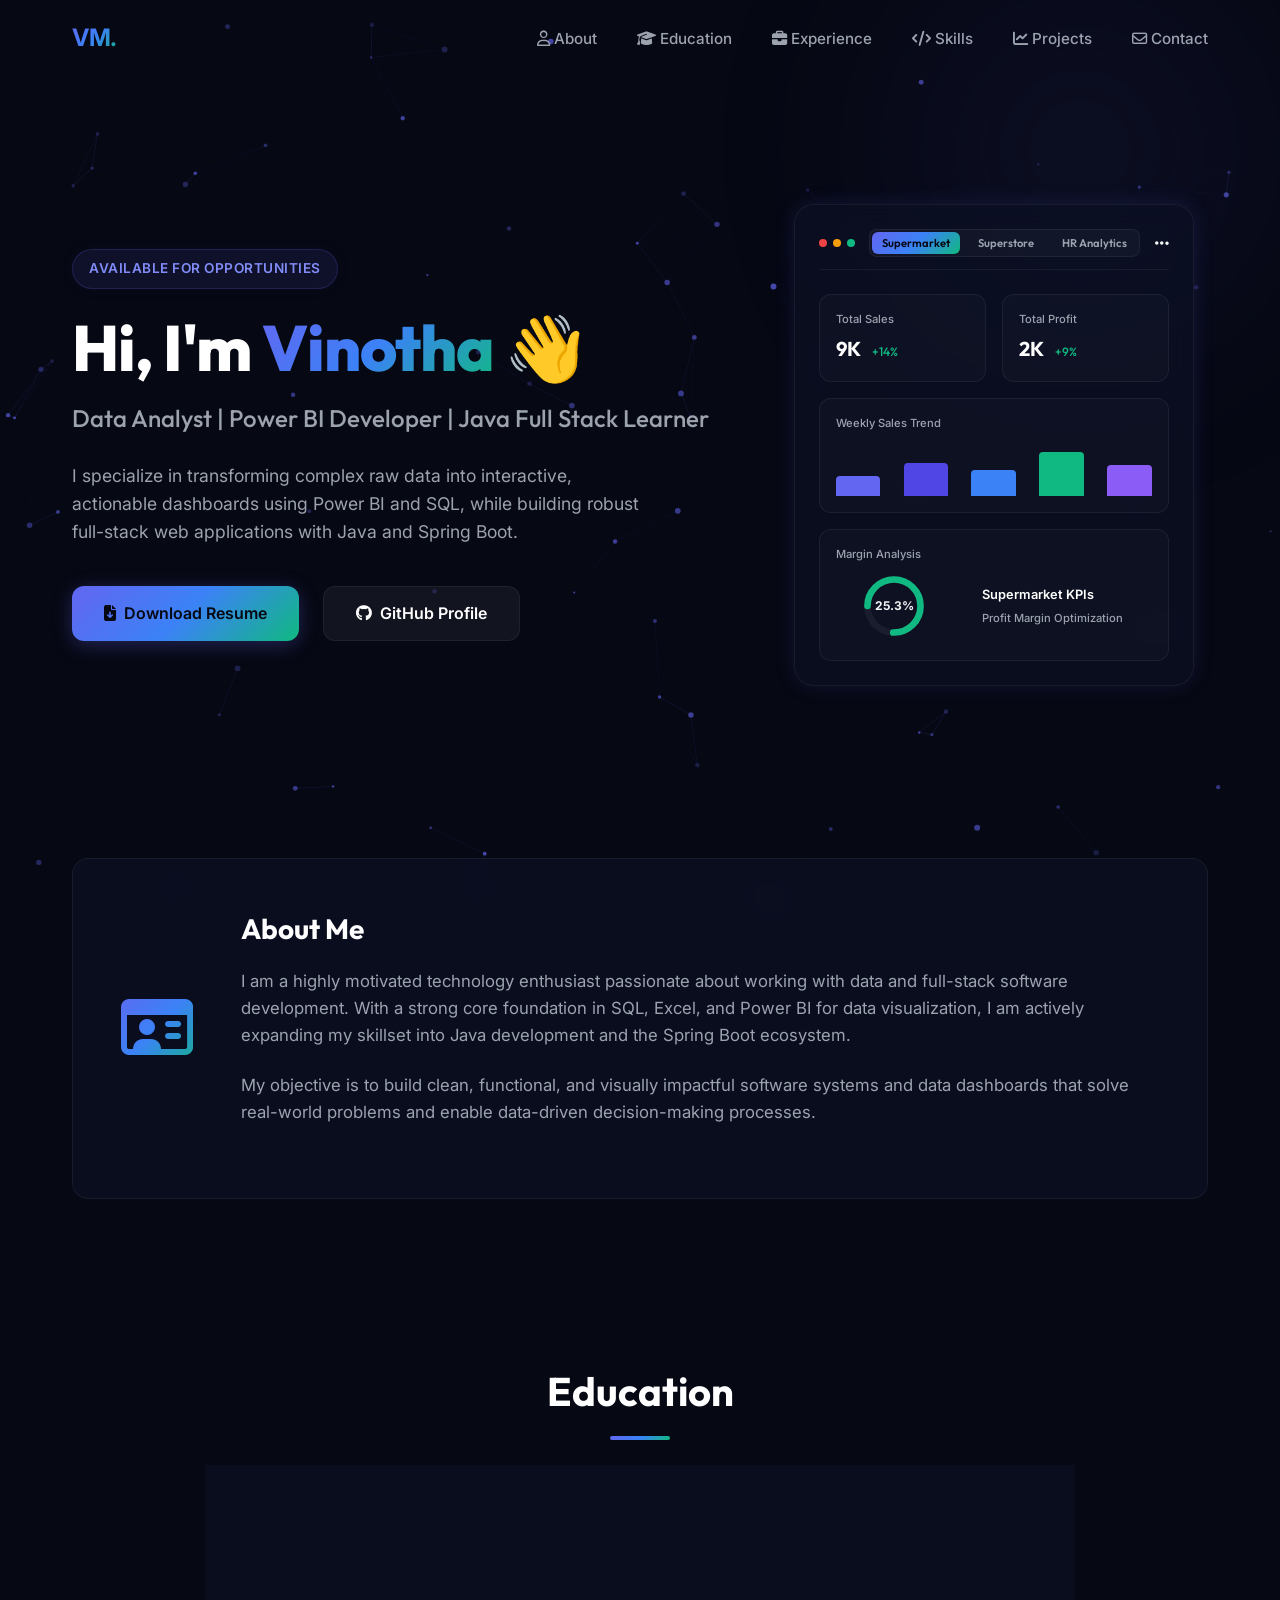
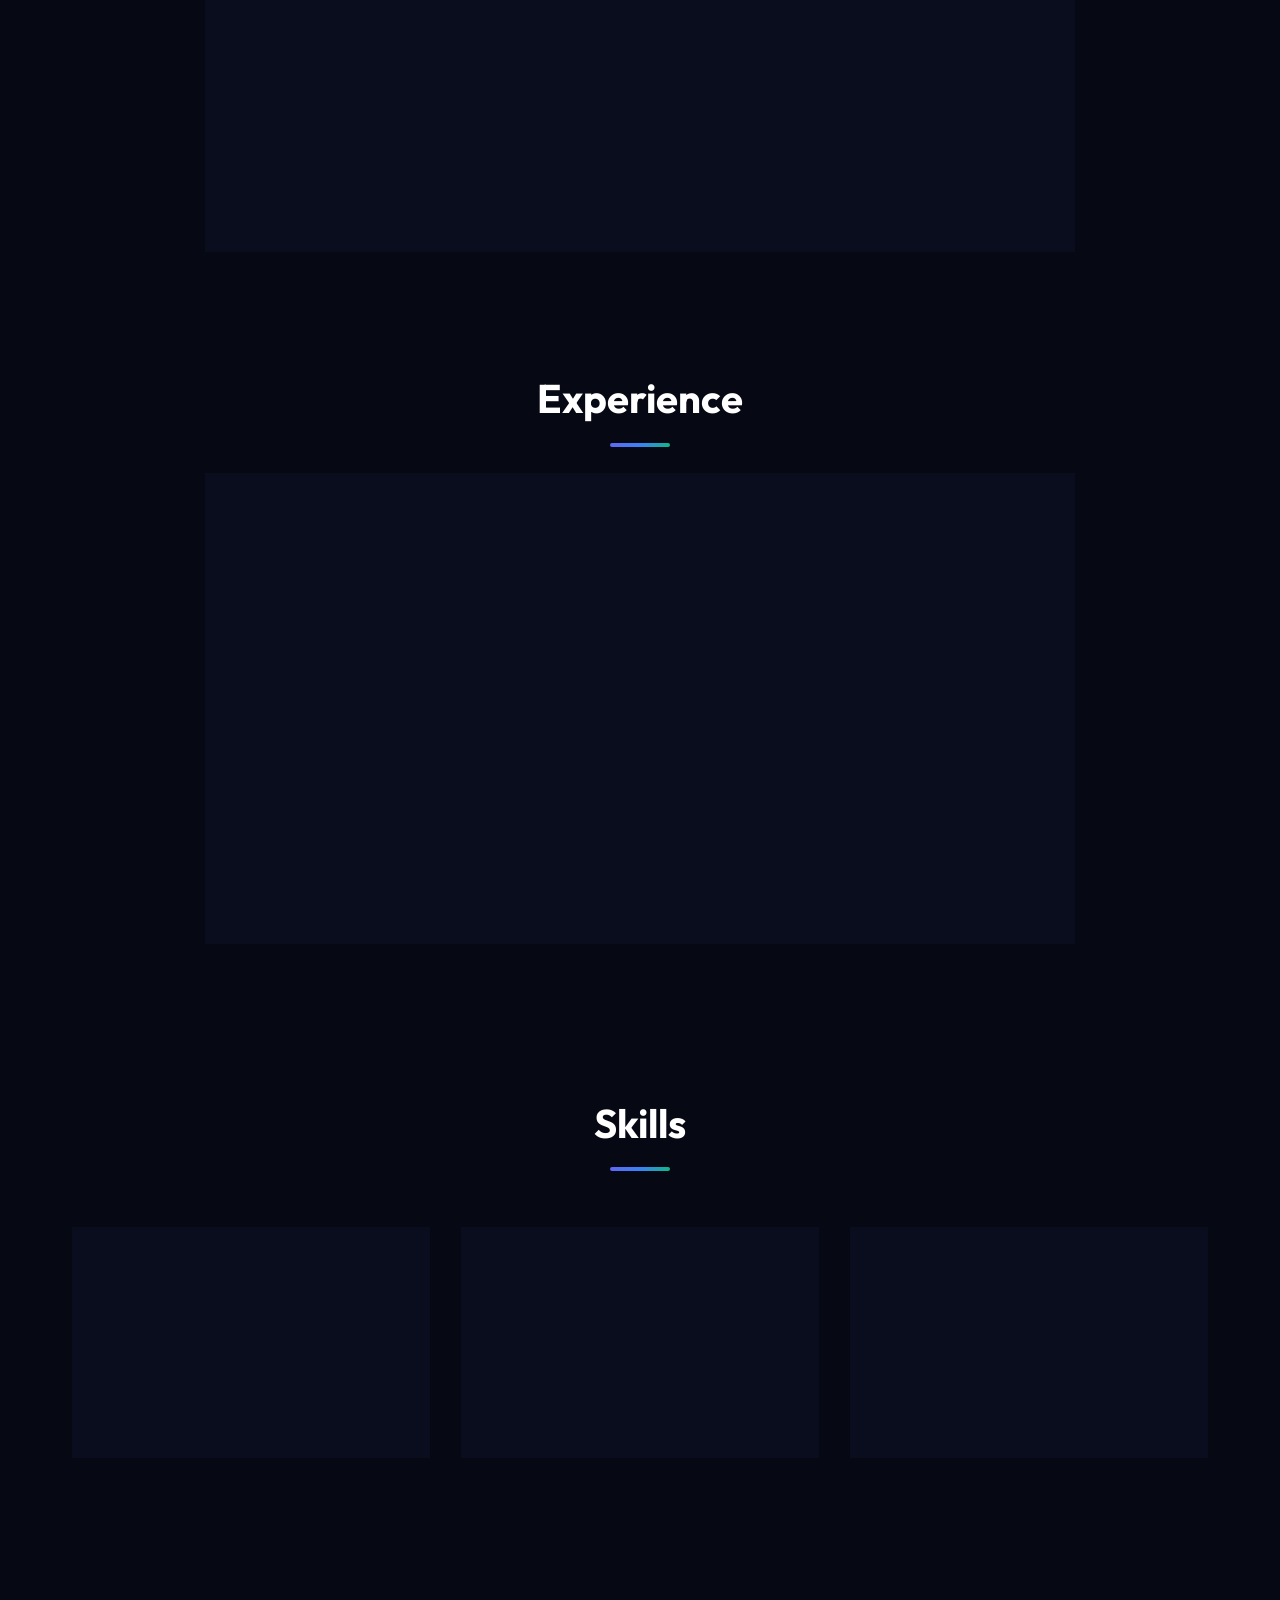
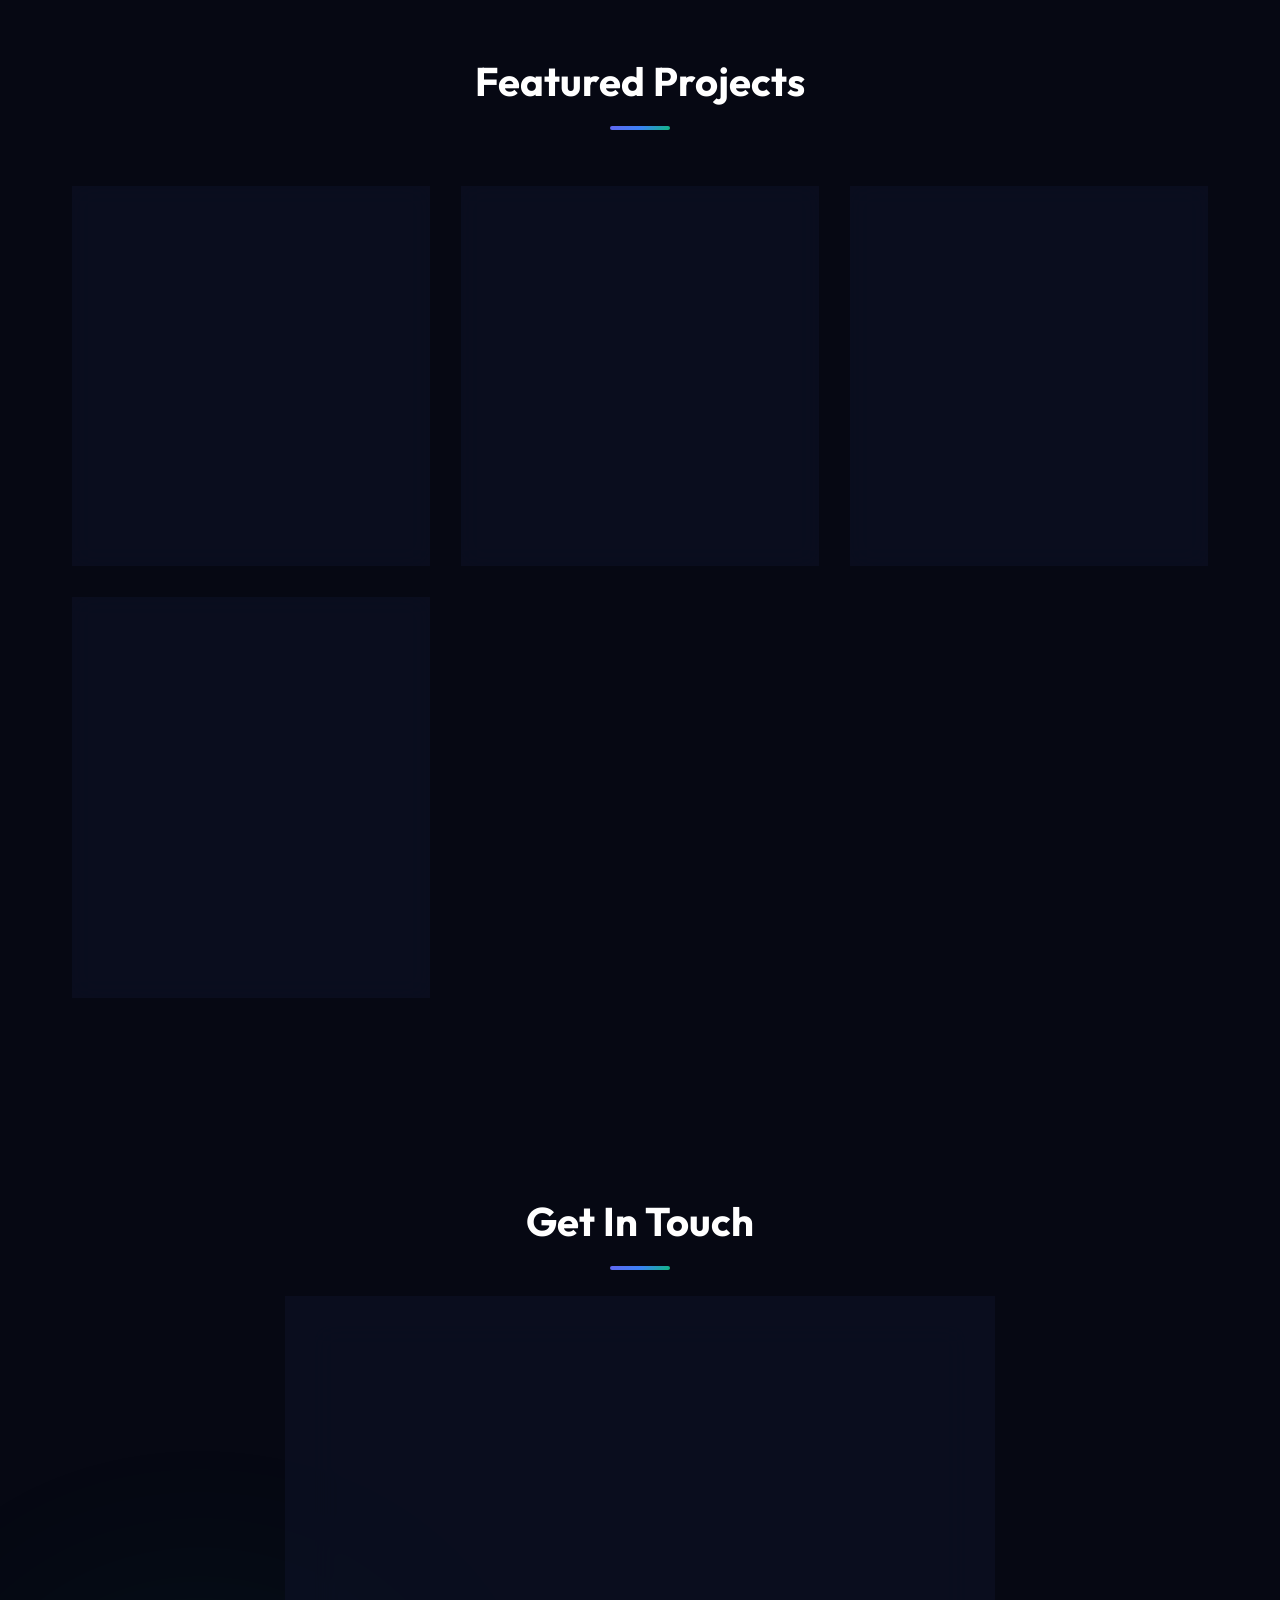
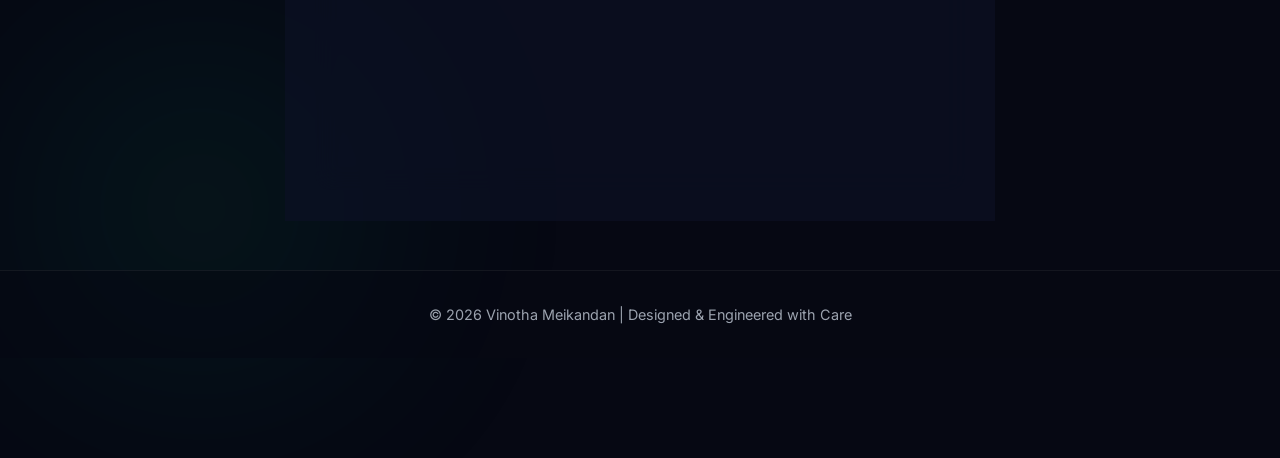
==== index.html @ e9623bf1 "htmldasp12f" ====
<!DOCTYPE html>
    <html lang="en">
    <head>
        <meta charset="UTF-8">
        <meta name="viewport" content="width=device-width, initial-scale=1.0">
        <meta name="description" content="Professional portfolio of Vinotha Meikandan - Data Analyst, Power BI Developer, and Java Full Stack Learner. Explore interactive analytics dashboards and web application projects.">
        <title>Vinotha Meikandan | Portfolio</title>
        <!-- Google Fonts & FontAwesome -->
        <link rel="stylesheet" href="https://cdnjs.cloudflare.com/ajax/libs/font-awesome/6.5.1/css/all.min.css">
        <link rel="stylesheet" href="style.css?v=1.1">
    </head>
    <body>
    
        <!-- Dynamic background node network -->
        <canvas id="bg-canvas"></canvas>
        
        <!-- Colored accent glows for styling -->
        <div class="bg-glow-1"></div>
        <div class="bg-glow-2"></div>
    
        <!-- Navigation Header -->
        <header>
            <nav id="navbar">
                <span class="logo-text" onclick="window.scrollTo(0, 0)">VM.</span>
                <button class="mobile-nav-toggle" aria-label="Toggle menu">
                    <i class="fa-solid fa-bars"></i>
                </button>
                <ul>
                    <li><a href="#about"><i class="fa-regular fa-user"></i> About</a></li>
                    <li><a href="#education"><i class="fa-solid fa-graduation-cap"></i> Education</a></li>
                    <li><a href="#experience"><i class="fa-solid fa-briefcase"></i> Experience</a></li>
                    <li><a href="#skills"><i class="fa-solid fa-code"></i> Skills</a></li>
                    <li><a href="#projects"><i class="fa-solid fa-chart-line"></i> Projects</a></li>
                    <li><a href="#contact"><i class="fa-regular fa-envelope"></i> Contact</a></li>
                </ul>
            </nav>
        </header>
    
        <main>
            <!-- Hero Section -->
            <section id="hero" class="hero-wrapper">
                <div class="hero-content reveal active">
                    <span class="badge">Available for opportunities</span>
                    <h1>Hi, I'm <span>Vinotha</span> 👋</h1>
                    <h2>Data Analyst | Power BI Developer | Java Full Stack Learner</h2>
                    <p>
                        I specialize in transforming complex raw data into interactive, actionable dashboards using Power BI and SQL, while building robust full-stack web applications with Java and Spring Boot.
                    </p>
                    <div class="cta-group">
                        <a href="Vinotha_Meikandan_Professional_Resume.pdf" target="_blank" class="btn" id="btn-resume">
                            <i class="fa-solid fa-file-arrow-down"></i> Download Resume
                        </a>
                        <a href="https://github.com/VinothaMeikandan" target="_blank" class="btn2" id="btn-github">
                            <i class="fa-brands fa-github"></i> GitHub Profile
                        </a>
                    </div>
                </div>
    
                <!-- Sleek interactive CSS dashboard graphic matching the Data Analyst branding -->
                <div class="hero-visual reveal active">
                    <div class="dashboard-mockup glass-card">
                        <div class="dashboard-header">
                            <div class="dots">
                                <span class="dot red"></span>
                                <span class="dot yellow"></span>
                                <span class="dot green"></span>
                            </div>
                            <div class="dashboard-tabs">
                                <button class="db-tab active" data-target="db-supermarket">Supermarket</button>
                                <button class="db-tab" data-target="db-superstore">Superstore</button>
                                <button class="db-tab" data-target="db-hr">HR Analytics</button>
                            </div>
                            <i class="fa-solid fa-ellipsis"></i>
                        </div>
    
                       <div class="dashboard-grid db-content active" id="db-supermarket">
                            <div class="db-card">
                                <span>Total Sales</span>
                                <h3>9K <span class="growth">+14%</span></h3>
                            </div>
                            <div class="db-card">
                                <span>Total Profit</span>
                                <h3>2K <span class="growth">+9%</span></h3>
                            </div>
                            <div class="db-card full-width">
                                <span>Weekly Sales Trend</span>
                                <div class="chart-container">
                                    <span class="chart-bar" style="height: 40%; background: #6366f1;"></span>
                                    <span class="chart-bar" style="height: 65%; background: #4f46e5;"></span>
                                    <span class="chart-bar" style="height: 50%; background: #3b82f6;"></span>
                                    <span class="chart-bar" style="height: 85%; background: #10b981;"></span>
                                    <span class="chart-bar" style="height: 60%; background: #8b5cf6;"></span>
                                </div>
                            </div>
                            <div class="db-card full-width">
                                <span>Margin Analysis</span>
                                <div class="radial-chart-container">
                                    <div class="circle-chart">
                                        <svg viewBox="0 0 36 36">
                                            <path class="circle-bg" d="M18 2.0845 a 15.9155 15.9155 0 0 1 0 31.831 a 15.9155 15.9155 0 0 1 0 -31.831" />
                                            <path class="circle-progress" stroke-dasharray="25, 100" d="M18 2.0845 a 15.9155 15.9155 0 0 1 0 31.831 a 15.9155 15.9155 0 0 1 0 -31.831" />
                                        </svg>
                                        <div class="circle-percentage">25.3%</div>
                                    </div>
                                    <div style="display: flex; flex-direction: column; justify-content: center; gap: 4px; text-align: left;">
                                        <span style="color: var(--text-bright); font-size: 0.8rem; font-weight: 600;">Supermarket KPIs</span>
                                        <span>Profit Margin Optimization</span>
                                    </div>
                                </div>
                            </div>
                        </div>
    
                        <div class="dashboard-grid db-content" id="db-superstore">
                            <div class="db-card">
                                <span>Total Sales</span>
                                <h3>2.30M <span class="growth" style="color: var(--accent-green);">+18%</span></h3>
                            </div>
                            <div class="db-card">
                                <span>Profit Margin Display</span>
                                <h3>12.47% <span class="growth" style="color: var(--accent-green);">+11%</span></h3>
                            </div>
                            <div class="db-card full-width">
                                <span>Weekly Orders Trend</span>
                                <div class="chart-container">
                                    <span class="chart-bar" style="height: 70%; background: #a855f7;"></span>
                                    <span class="chart-bar" style="height: 55%; background: #6366f1;"></span>
                                    <span class="chart-bar" style="height: 90%; background: #10b981;"></span>
                                    <span class="chart-bar" style="height: 65%; background: #3b82f6;"></span>
                                    <span class="chart-bar" style="height: 80%; background: #ec4899;"></span>
                                </div>
                            </div>
                            <div class="db-card full-width">
                                <span>Category Distribution</span>
                                <div class="radial-chart-container">
                                    <div class="circle-chart">
                                        <svg viewBox="0 0 36 36">
                                            <path class="circle-bg" d="M18 2.0845 a 15.9155 15.9155 0 0 1 0 31.831 a 15.9155 15.9155 0 0 1 0 -31.831" />
                                            <path class="circle-progress" stroke-dasharray="78, 100" style="stroke: #a855f7;" d="M18 2.0845 a 15.9155 15.9155 0 0 1 0 31.831 a 15.9155 15.9155 0 0 1 0 -31.831" />
                                        </svg>
                                        <div class="circle-percentage">78%</div>
                                    </div>
                                    <div style="display: flex; flex-direction: column; justify-content: center; gap: 4px; text-align: left;">
                                        <span style="color: var(--text-bright); font-size: 0.8rem; font-weight: 600;">Superstore Segment</span>
                                        <span>Consumer & Corporate Focus</span>
                                    </div>
                                </div>
                            </div>
                        </div>
                            <div class="dashboard-grid db-content" id="db-hr">
        
            <div class="db-card">
                <span>Total Employees</span>
                <h3>1,000</h3>
            </div>
        
            <div class="db-card">
                <span>Attrition Rate</span>
                <h3>24.6% <span class="growth" style="color:#ef4444;">-246</span></h3>
            </div>
        
            <div class="db-card full-width">
                <span>Employee Distribution</span>
        
                <div class="chart-container">
                    <span class="chart-bar" style="height:35%; background:#3b82f6;"></span>
                    <span class="chart-bar" style="height:90%; background:#6366f1;"></span>
                    <span class="chart-bar" style="height:80%; background:#8b5cf6;"></span>
                    <span class="chart-bar" style="height:70%; background:#10b981;"></span>
                    <span class="chart-bar" style="height:50%; background:#ec4899;"></span>
                </div>
            </div>
        
            <div class="db-card full-width">
                <span>Attrition Overview</span>
        
                <div class="radial-chart-container">
        
                    <div class="circle-chart">
                        <svg viewBox="0 0 36 36">
                            <path class="circle-bg"
                                d="M18 2.0845
                                a 15.9155 15.9155 0 0 1 0 31.831
                                a 15.9155 15.9155 0 0 1 0 -31.831" />
        
                            <path class="circle-progress"
                                stroke-dasharray="75,100"
                                style="stroke:#ef4444;"
                                d="M18 2.0845
                                a 15.9155 15.9155 0 0 1 0 31.831
                                a 15.9155 15.9155 0 0 1 0 -31.831" />
                        </svg>
        
                        <div class="circle-percentage">
                            24.6%
                        </div>
                    </div>
        
                    <div style="display:flex;flex-direction:column;gap:4px;">
                        <span style="color:var(--text-bright);font-weight:600;">
                            HR Dashboard
                        </span>
        
                        <span>
                            Attrition & Workforce Insights
                        </span>
                    </div>
        
                </div>
            </div>
        
        </div>
                    </div>
                </div>
            </section>
    
            <!-- About Section -->
            <section id="about" class="reveal">
                <div class="about-card glass-card">
                    <div class="about-icon">
                        <i class="fa-regular fa-id-card"></i>
                    </div>
                    <div class="about-text">
                        <h3>About Me</h3>
                        <p>
                            I am a highly motivated technology enthusiast passionate about working with data and full-stack software development. With a strong core foundation in SQL, Excel, and Power BI for data visualization, I am actively expanding my skillset into Java development and the Spring Boot ecosystem.
                        </p>
                        <p>
                            My objective is to build clean, functional, and visually impactful software systems and data dashboards that solve real-world problems and enable data-driven decision-making processes.
                        </p>
                    </div>
                </div>
            </section>
    
            <!-- Education Section -->
            <section id="education" class="reveal">
                <h2>Education</h2>
                <div class="education-timeline">
                    <div class="education-card glass-card">
                        <div class="edu-header">
                            <div class="edu-badge"><i class="fa-solid fa-graduation-cap"></i> 2018 - 2022</div>
                            <h3>Bachelor of Engineering (B.E.)</h3>
                            <h4>Electronics and Communication Engineering</h4>
                        </div>
                        <div class="edu-body">
                            <p class="school-name">Vel Tech Multi Tech Dr. Rangarajan Dr. Sakunthala Engineering College</p>
                            <p class="affiliation-badge"><i class="fa-solid fa-award"></i> Affiliated to Anna University</p>
                        </div>
                    </div>
                </div>
            </section>
    
            <!-- Experience Section -->
            <section id="experience" class="reveal">
                <h2>Experience</h2>
                <div class="experience-timeline">
                    <div class="experience-card glass-card">
                        <div class="exp-header">
                            <div class="exp-badge"><i class="fa-solid fa-briefcase"></i> Feb 2024 - Jan 2025</div>
                            <h3>Graduate Trainee</h3>
                            <h4>HCLTech</h4>
                        </div>
                        <div class="exp-body">
                            <ul class="exp-list">
                                <li>Collaborated within technology teams to design, evaluate, and deploy software code and data visualization architectures.</li>
                                <li>Created custom business logic scripts and integrated them with frontend display controls.</li>
                                <li>Conducted rigorous data auditing, code review, and debug execution testing cycles to maintain system integrity.</li>
                            </ul>
                        </div>
                    </div>
                </div>
            </section>
    
            <!-- Skills Section -->
            <section id="skills" class="reveal">
                <h2>Skills</h2>
                <div class="skills-grid">
                    <!-- Category 1: Analytics -->
                    <div class="skill-category glass-card">
                        <h3><i class="fa-solid fa-chart-pie"></i> Data Analytics</h3>
                        <div class="skills-list">
                            <span><i class="fa-solid fa-chart-column" style="color: #f59e0b;"></i> Power BI</span>
                            <span><i class="fa-solid fa-database" style="color: #3b82f6;"></i> SQL</span>
                            <span><i class="fa-regular fa-file-excel" style="color: #10b981;"></i> Excel</span>
                        </div>
                    </div>
    
                    <!-- Category 2: Software Dev -->
                    <div class="skill-category glass-card">
                        <h3><i class="fa-solid fa-laptop-code"></i> Full Stack Development</h3>
                        <div class="skills-list">
                            <span><i class="fa-brands fa-java" style="color: #e2433a;"></i> Java</span>
                            <span><i class="fa-solid fa-leaf" style="color: #6db33f;"></i> Spring Boot</span>
                            <span><i class="fa-brands fa-html5" style="color: #e34c26;"></i> HTML</span>
                            <span><i class="fa-brands fa-css3-alt" style="color: #264de4;"></i> CSS</span>
                        </div>
                    </div>
    
                    <!-- Category 3: Tools & Platforms -->
                    <div class="skill-category glass-card">
                        <h3><i class="fa-solid fa-screwdriver-wrench"></i> Platforms & Tools</h3>
                        <div class="skills-list">
                            <span><i class="fa-brands fa-git-alt" style="color: #f05032;"></i> Git</span>
                            <span><i class="fa-brands fa-github" style="color: #ffffff;"></i> GitHub</span>
                        </div>
                    </div>
                </div>
            </section>
    
            <!-- Projects Section -->
            <section id="projects" class="reveal">
                <h2>Featured Projects</h2>
                <div class="projects-grid">
                    <!-- Project 1 -->
                    <div class="project-card glass-card">
                        <div>
                            <div class="project-meta">
                                <i class="fa-solid fa-chart-line project-icon"></i>
                                <div class="project-tags">
                                    <span class="tag">Power BI</span>
                                    <span class="tag">Analytics</span>
                                </div>
                            </div>
                            <h3>Supermarket Sales Analytics</h3>
                            <p>An interactive, insights-rich Power BI dashboard tracking supermarkets' key performance indicators (KPIs), profit analyses, and customer shopping trends.</p>
                        </div>
                        <div class="project-links">
                            <a href="https://github.com/VinothaMeikandan/Supermarket-Sales-Analytics-Dashboard" target="_blank" id="proj-supermarket-github">
                                <i class="fa-brands fa-github"></i> Repository
                            </a>
                        </div>
                    </div>
    
                    <!-- Project 2 -->
                    <div class="project-card glass-card">
                        <div>
                            <div class="project-meta">
                                <i class="fa-solid fa-chart-pie project-icon"></i>
                                <div class="project-tags">
                                    <span class="tag">Power BI</span>
                                    <span class="tag">Business Intelligence</span>
                                </div>
                            </div>
                            <h3>Superstore Business Analytics</h3>
                            <p>Comprehensive business dashboard visualising sales dynamics, performance margins, and profit-centric insights mapping the performance of a Superstore.</p>
                        </div>
                        <div class="project-links">
                            <a href="https://github.com/VinothaMeikandan/superstore-business-analytics-dashboard" target="_blank" id="proj-superstore-github">
                                <i class="fa-brands fa-github"></i> Repository
                            </a>
                        </div>
                    </div>
    
                    <!-- Project 3 -->
                    <div class="project-card glass-card">
                        <div>
                            <div class="project-meta">
                                <i class="fa-solid fa-globe project-icon"></i>
                                <div class="project-tags">
                                    <span class="tag">HTML / CSS</span>
                                    <span class="tag">JS</span>
                                </div>
                            </div>
                            <h3>Interactive Portfolio</h3>
                            <p>My sleek, modern, glassmorphic portfolio site designed with subtle hover transitions and full responsive layout capability.</p>
                        </div>
                        <div class="project-links">
                            <a href="https://github.com/VinothaMeikandan/portfolio-website" target="_blank" id="proj-portfolio-github">
                                <i class="fa-brands fa-github"></i> Repository
                            </a>
                            <a href="https://vinothameikandan.github.io/portfolio-website/" target="_blank" id="proj-portfolio-live">
                                <i class="fa-solid fa-arrow-up-right-from-square"></i> Live Link
                            </a>
                        </div>
                    </div>
            <!-- Project 4 -->
            <div class="project-card glass-card">
                <div>
                    <div class="project-meta">
                        <i class="fa-solid fa-users project-icon"></i>
                        <div class="project-tags">
                            <span class="tag">Power BI</span>
                            <span class="tag">HR Analytics</span>
                        </div>
                    </div>
                    <h3>HR Analytics Dashboard</h3>
                    <p>
                        Interactive HR Analytics Dashboard built in Power BI to analyze employee attrition,
                        workforce demographics, job satisfaction, and key HR metrics, enabling data-driven
                        workforce management and strategic decision-making.
                    </p>
                </div>
                <div class="project-links">
                    <a href="https://github.com/VinothaMeikandan/HR-Analytics-Dashboard" target="_blank" id="proj-hranalytics-github">
                        <i class="fa-brands fa-github"></i> Repository
                    </a>
                </div>
            </div>
            </div>
            </section>
    
            <!-- Contact Section -->
            <section id="contact" class="reveal">
                <h2>Get In Touch</h2>
                <div class="contact-card glass-card">
                    <h3>Let's create something together!</h3>
                    <p>
                        If you are looking for a dedicated Data Analyst, a Power BI visual designer, or a collaborative Java developer learner, drop me an email!
                    </p>
                    <a href="mailto:vinothameikandan1513@gmail.com" class="btn" id="contact-email">
                        <i class="fa-regular fa-envelope"></i> Send Email
                    </a>
                    <div class="social-links">
                        <a href="https://github.com/VinothaMeikandan" target="_blank" class="social-btn" aria-label="GitHub Profile" id="social-github">
                            <i class="fa-brands fa-github"></i>
                        </a>
                        <a href="https://www.linkedin.com/in/vinotha-meikandan-ba4b1536a/" target="_blank" class="social-btn" aria-label="LinkedIn Profile" id="social-linkedin">
                            <i class="fa-brands fa-linkedin-in"></i>
                        </a>
                    </div>
                </div>
            </section>
        </main>
    
        <!-- Footer -->
        <footer>
            <p>&copy; 2026 Vinotha Meikandan | Designed & Engineered with Care</p>
        </footer>
    
        <!-- Interactive script loading -->
        <script src="script.js"></script>
    </body>
    </html>
---- style.css ----
@import url('https://fonts.googleapis.com/css2?family=Inter:wght@300;400;500;600;700&family=Outfit:wght@400;500;600;700;800&display=swap');

:root {
    --bg-dark: #060813;
    --bg-card: rgba(13, 18, 38, 0.65);
    --bg-card-hover: rgba(20, 27, 54, 0.8);
    --bg-nav: rgba(6, 8, 19, 0.75);
    --border-color: rgba(255, 255, 255, 0.06);
    --border-glow: rgba(99, 102, 241, 0.3);
    --text-main: #f3f4f6;
    --text-muted: #9ca3af;
    --text-bright: #ffffff;
    --primary-grad: linear-gradient(135deg, #6366f1 0%, #3b82f6 50%, #10b981 100%);
    --accent-grad: linear-gradient(135deg, #a855f7 0%, #6366f1 100%);
    --accent-blue: #3b82f6;
    --accent-green: #10b981;
    --accent-purple: #8b5cf6;
    --font-heading: 'Outfit', sans-serif;
    --font-body: 'Inter', sans-serif;
    --transition: all 0.3s cubic-bezier(0.4, 0, 0.2, 1);
    --glow-shadow: 0 0 20px rgba(99, 102, 241, 0.15);
}

/* Base Styles */
* {
    margin: 0;
    padding: 0;
    box-sizing: border-box;
    scroll-behavior: smooth;
}

body {
    background-color: var(--bg-dark);
    color: var(--text-main);
    font-family: var(--font-body);
    line-height: 1.6;
    overflow-x: hidden;
    position: relative;
}

/* Background Canvas & Decorative Elements */
#bg-canvas {
    position: fixed;
    top: 0;
    left: 0;
    width: 100vw;
    height: 100vh;
    z-index: -2;
    pointer-events: none;
}

.bg-glow-1, .bg-glow-2 {
    position: absolute;
    width: 500px;
    height: 500px;
    border-radius: 50%;
    filter: blur(120px);
    z-index: -1;
    opacity: 0.15;
    pointer-events: none;
}

.bg-glow-1 {
    top: -100px;
    right: -50px;
    background: radial-gradient(circle, #6366f1 0%, transparent 70%);
}

.bg-glow-2 {
    bottom: -100px;
    left: -50px;
    background: radial-gradient(circle, #10b981 0%, transparent 70%);
}

/* Scrollbar */
::-webkit-scrollbar {
    width: 8px;
}
::-webkit-scrollbar-track {
    background: var(--bg-dark);
}
::-webkit-scrollbar-thumb {
    background: rgba(99, 102, 241, 0.3);
    border-radius: 4px;
    transition: var(--transition);
}
::-webkit-scrollbar-thumb:hover {
    background: rgba(99, 102, 241, 0.6);
}

/* Selection */
::selection {
    background: rgba(99, 102, 241, 0.3);
    color: var(--text-bright);
}

/* Typography & Layout Utilities */
h1, h2, h3, h4 {
    font-family: var(--font-heading);
    color: var(--text-bright);
}

h2 {
    font-size: 2.5rem;
    font-weight: 700;
    text-align: center;
    margin-bottom: 3.5rem;
    position: relative;
}

h2::after {
    content: '';
    display: block;
    width: 60px;
    height: 4px;
    background: var(--primary-grad);
    margin: 0.8rem auto 0 auto;
    border-radius: 2px;
}

section {
    padding: 7rem 2rem 5rem 2rem;
    max-width: 1200px;
    margin: 0 auto;
    position: relative;
}

/* Glassmorphism Cards */
.glass-card {
    background: var(--bg-card);
    border: 1px solid var(--border-color);
    backdrop-filter: blur(12px);
    -webkit-backdrop-filter: blur(12px);
    border-radius: 16px;
    transition: var(--transition);
}

.glass-card:hover {
    background: var(--bg-card-hover);
    border-color: rgba(99, 102, 241, 0.2);
    transform: translateY(-5px);
    box-shadow: 0 10px 30px -10px rgba(0, 0, 0, 0.5), 0 0 25px rgba(99, 102, 241, 0.1);
}

/* Header & Nav */
header {
    width: 100%;
    position: fixed;
    top: 0;
    left: 0;
    z-index: 100;
    transition: var(--transition);
}

header.scrolled {
    background: var(--bg-nav);
    backdrop-filter: blur(15px);
    -webkit-backdrop-filter: blur(15px);
    box-shadow: 0 4px 30px rgba(0, 0, 0, 0.3);
    border-bottom: 1px solid var(--border-color);
}

nav {
    max-width: 1200px;
    margin: 0 auto;
    padding: 1.2rem 2rem;
    display: flex;
    justify-content: space-between;
    align-items: center;
}

.logo-text {
    font-size: 1.5rem;
    font-weight: 700;
    letter-spacing: -0.5px;
    background: var(--primary-grad);
    -webkit-background-clip: text;
    -webkit-text-fill-color: transparent;
    cursor: pointer;
}

nav ul {
    display: flex;
    list-style: none;
    gap: 2.5rem;
    align-items: center;
}

nav ul li a {
    color: var(--text-muted);
    text-decoration: none;
    font-weight: 500;
    font-size: 0.95rem;
    transition: var(--transition);
    position: relative;
    padding: 0.25rem 0;
}

nav ul li a:hover {
    color: var(--text-bright);
}

nav ul li a::after {
    content: '';
    position: absolute;
    bottom: 0;
    left: 0;
    width: 0;
    height: 2px;
    background: var(--primary-grad);
    transition: var(--transition);
}

nav ul li a:hover::after {
    width: 100%;
}

/* Mobile Menu Button */
.mobile-nav-toggle {
    display: none;
    background: none;
    border: none;
    color: var(--text-main);
    font-size: 1.5rem;
    cursor: pointer;
    z-index: 101;
}

/* Hero Section */
.hero-wrapper {
    display: grid;
    grid-template-columns: 1.2fr 0.8fr;
    gap: 4rem;
    align-items: center;
    padding-top: 10rem;
    padding-bottom: 5rem;
    min-height: 90vh;
}

.hero-content {
    display: flex;
    flex-direction: column;
    align-items: flex-start;
}

.badge {
    background: rgba(99, 102, 241, 0.1);
    color: #818cf8;
    border: 1px solid rgba(99, 102, 241, 0.2);
    padding: 0.5rem 1rem;
    border-radius: 9999px;
    font-size: 0.85rem;
    font-weight: 600;
    letter-spacing: 0.5px;
    text-transform: uppercase;
    margin-bottom: 1.5rem;
    box-shadow: 0 0 15px rgba(99, 102, 241, 0.05);
}

.hero-content h1 {
    font-size: 4rem;
    font-weight: 800;
    line-height: 1.1;
    margin-bottom: 1rem;
    letter-spacing: -1px;
}

.hero-content h1 span {
    background: var(--primary-grad);
    -webkit-background-clip: text;
    -webkit-text-fill-color: transparent;
}

.hero-content h2 {
    font-size: 1.5rem;
    text-align: left;
    margin-bottom: 1.5rem;
    color: var(--text-muted);
    font-weight: 500;
}

.hero-content h2::after {
    display: none;
}

.hero-content p {
    font-size: 1.1rem;
    color: var(--text-muted);
    margin-bottom: 2.5rem;
    max-width: 580px;
}

.cta-group {
    display: flex;
    gap: 1.5rem;
}

/* Buttons */
.btn, .btn2 {
    padding: 0.85rem 2rem;
    border-radius: 12px;
    font-weight: 600;
    text-decoration: none;
    display: inline-flex;
    align-items: center;
    gap: 0.5rem;
    font-size: 1rem;
    transition: var(--transition);
}

.btn {
    background: var(--primary-grad);
    color: var(--bg-dark);
    box-shadow: 0 4px 20px rgba(99, 102, 241, 0.3);
}

.btn:hover {
    transform: translateY(-2px);
    box-shadow: 0 6px 25px rgba(99, 102, 241, 0.5);
    filter: brightness(1.1);
}

.btn2 {
    background: rgba(255, 255, 255, 0.05);
    color: var(--text-bright);
    border: 1px solid var(--border-color);
}

.btn2:hover {
    background: rgba(255, 255, 255, 0.1);
    border-color: rgba(255, 255, 255, 0.2);
    transform: translateY(-2px);
}

/* Hero Interactive Dashboard Visual */
.hero-visual {
    position: relative;
    display: flex;
    justify-content: center;
    align-items: center;
}

.dashboard-mockup {
    width: 100%;
    max-width: 400px;
    height: auto;
    padding: 1.5rem;
    border-radius: 20px;
    box-shadow: var(--glow-shadow);
}

.dashboard-header {
    display: flex;
    justify-content: space-between;
    align-items: center;
    margin-bottom: 1.5rem;
    border-bottom: 1px solid var(--border-color);
    padding-bottom: 0.75rem;
}

.dots {
    display: flex;
    gap: 6px;
}

.dot {
    width: 8px;
    height: 8px;
    border-radius: 50%;
    background: rgba(255, 255, 255, 0.2);
}

.dot.red { background: #ef4444; }
.dot.yellow { background: #f59e0b; }
.dot.green { background: #10b981; }

.dashboard-tabs {
    display: flex;
    gap: 8px;
    background: rgba(255, 255, 255, 0.03);
    border: 1px solid var(--border-color);
    padding: 2px;
    border-radius: 8px;
}

.db-tab {
    background: none;
    border: none;
    color: var(--text-muted);
    font-family: var(--font-heading);
    font-size: 0.7rem;
    font-weight: 600;
    padding: 4px 10px;
    border-radius: 6px;
    cursor: pointer;
    transition: var(--transition);
}

.db-tab:hover {
    color: var(--text-bright);
}

.db-tab.active {
    background: var(--primary-grad);
    color: var(--bg-dark);
}

.dashboard-grid {
    display: none;
    grid-template-columns: 1fr 1fr;
    gap: 1rem;
}

.dashboard-grid.active {
    display: grid;
}

.db-card {
    background: rgba(255, 255, 255, 0.02);
    border: 1px solid var(--border-color);
    border-radius: 12px;
    padding: 1rem;
    display: flex;
    flex-direction: column;
    gap: 0.25rem;
}

.db-card.full-width {
    grid-column: span 2;
}

.db-card span {
    font-size: 0.7rem;
    color: var(--text-muted);
    font-weight: 500;
}

.db-card h3 {
    font-size: 1.25rem;
    font-weight: 700;
}

.db-card h3 span.growth {
    font-size: 0.75rem;
    color: var(--accent-green);
    margin-left: 0.5rem;
    font-weight: 500;
}

/* CSS Mini Bar Chart mockup */
.chart-container {
    height: 60px;
    display: flex;
    align-items: flex-end;
    justify-content: space-between;
    padding-top: 0.5rem;
}

.chart-bar {
    width: 14%;
    background: var(--accent-blue);
    border-radius: 4px 4px 0 0;
    transition: var(--transition);
    height: 0; /* Animated dynamically with JS or CSS loading */
}

.chart-bar:nth-child(1) { height: 40%; background: #6366f1; }
.chart-bar:nth-child(2) { height: 75%; background: #4f46e5; }
.chart-bar:nth-child(3) { height: 50%; background: #3b82f6; }
.chart-bar:nth-child(4) { height: 90%; background: #10b981; }
.chart-bar:nth-child(5) { height: 60%; background: #8b5cf6; }

/* CSS Circle Chart Mockup */
.radial-chart-container {
    display: flex;
    justify-content: space-around;
    align-items: center;
    padding: 0.5rem 0;
}

.circle-chart {
    position: relative;
    width: 60px;
    height: 60px;
}

.circle-chart svg {
    transform: rotate(-90deg);
}

.circle-bg {
    fill: none;
    stroke: rgba(255, 255, 255, 0.05);
    stroke-width: 4;
}

.circle-progress {
    fill: none;
    stroke: var(--accent-green);
    stroke-width: 4;
    stroke-linecap: round;
    stroke-dasharray: 100;
    stroke-dashoffset: 25; /* 75% */
    transition: var(--transition);
}

.circle-percentage {
    position: absolute;
    top: 50%;
    left: 50%;
    transform: translate(-50%, -50%);
    font-size: 0.75rem;
    font-weight: 700;
}

/* About Link Anchors Section */
#about {
    margin-top: -4rem;
}

.about-card {
    padding: 3rem;
    display: flex;
    gap: 3rem;
    align-items: center;
}

.about-icon {
    font-size: 4rem;
    background: var(--primary-grad);
    -webkit-background-clip: text;
    -webkit-text-fill-color: transparent;
}

.about-text h3 {
    font-size: 1.75rem;
    margin-bottom: 1rem;
}

.about-text p {
    color: var(--text-muted);
    font-size: 1.05rem;
    margin-bottom: 1.5rem;
}

/* Education Section */
#education {
    padding-top: 5rem;
}

.education-timeline {
    max-width: 800px;
    margin: 0 auto;
}

.education-card {
    padding: 2.5rem;
    position: relative;
    overflow: hidden;
    border-color: rgba(16, 185, 129, 0.2);
    box-shadow: 0 10px 30px -10px rgba(0, 0, 0, 0.5), 0 0 20px rgba(16, 185, 129, 0.05);
}

.education-card:hover {
    border-color: rgba(16, 185, 129, 0.45) !important;
    box-shadow: 0 10px 30px -10px rgba(0, 0, 0, 0.5), 0 0 25px rgba(16, 185, 129, 0.15) !important;
}

.edu-header {
    display: flex;
    flex-direction: column;
    gap: 0.5rem;
    margin-bottom: 1.25rem;
    border-bottom: 1px solid var(--border-color);
    padding-bottom: 1.25rem;
}

.edu-badge {
    align-self: flex-start;
    background: rgba(16, 185, 129, 0.1);
    color: var(--accent-green);
    border: 1px solid rgba(16, 185, 129, 0.2);
    padding: 0.4rem 0.8rem;
    border-radius: 8px;
    font-size: 0.85rem;
    font-weight: 600;
    display: inline-flex;
    align-items: center;
    gap: 0.5rem;
}

.education-card h3 {
    font-size: 1.6rem;
    font-weight: 700;
    background: linear-gradient(135deg, #10b981 0%, #3b82f6 100%);
    -webkit-background-clip: text;
    -webkit-text-fill-color: transparent;
    display: inline-block;
}

.education-card h4 {
    font-size: 1.15rem;
    color: var(--text-muted);
    font-weight: 500;
}

.edu-body {
    display: flex;
    flex-direction: column;
    gap: 0.75rem;
}

.school-name {
    font-size: 1.1rem;
    color: var(--text-bright);
    font-weight: 600;
}

.affiliation-badge {
    font-size: 0.95rem;
    color: var(--text-muted);
    display: flex;
    align-items: center;
    gap: 0.5rem;
}

.affiliation-badge i {
    color: #f59e0b;
}

/* Experience Section */
#experience {
    padding-top: 5rem;
}

.experience-timeline {
    max-width: 800px;
    margin: 0 auto;
}

.experience-card {
    padding: 2.5rem;
    position: relative;
    overflow: hidden;
    border-color: rgba(99, 102, 241, 0.25);
    box-shadow: 0 10px 30px -10px rgba(0, 0, 0, 0.5), 0 0 20px rgba(99, 102, 241, 0.05);
}

.experience-card:hover {
    border-color: rgba(99, 102, 241, 0.5) !important;
    box-shadow: 0 10px 30px -10px rgba(0, 0, 0, 0.5), 0 0 25px rgba(99, 102, 241, 0.18) !important;
}

.exp-header {
    display: flex;
    flex-direction: column;
    gap: 0.5rem;
    margin-bottom: 1.25rem;
    border-bottom: 1px solid var(--border-color);
    padding-bottom: 1.25rem;
}

.exp-badge {
    align-self: flex-start;
    background: rgba(99, 102, 241, 0.1);
    color: #818cf8;
    border: 1px solid rgba(99, 102, 241, 0.2);
    padding: 0.4rem 0.8rem;
    border-radius: 8px;
    font-size: 0.85rem;
    font-weight: 600;
    display: inline-flex;
    align-items: center;
    gap: 0.5rem;
}

.experience-card h3 {
    font-size: 1.6rem;
    font-weight: 700;
    background: linear-gradient(135deg, #6366f1 0%, #a855f7 100%);
    -webkit-background-clip: text;
    -webkit-text-fill-color: transparent;
    display: inline-block;
}

.experience-card h4 {
    font-size: 1.15rem;
    color: var(--text-bright);
    font-weight: 600;
    margin-top: 0.25rem;
}

.exp-body {
    display: flex;
    flex-direction: column;
}

.exp-list {
    list-style: none;
    display: flex;
    flex-direction: column;
    gap: 0.75rem;
}

.exp-list li {
    color: var(--text-muted);
    font-size: 0.95rem;
    position: relative;
    padding-left: 1.5rem;
}

.exp-list li::before {
    content: "→";
    position: absolute;
    left: 0;
    color: var(--accent-green);
    font-weight: bold;
}

/* Skills Section */
.skills-grid {
    display: grid;
    grid-template-columns: repeat(auto-fit, minmax(280px, 1fr));
    gap: 2rem;
}

.skill-category {
    padding: 2rem;
}

.skill-category h3 {
    font-size: 1.25rem;
    margin-bottom: 1.5rem;
    display: flex;
    align-items: center;
    gap: 0.75rem;
    border-bottom: 1px solid var(--border-color);
    padding-bottom: 0.75rem;
}

.skill-category h3 i {
    color: var(--accent-blue);
}

.skills-list {
    display: flex;
    flex-wrap: wrap;
    gap: 0.8rem;
}

.skills-list span {
    background: rgba(255, 255, 255, 0.03);
    border: 1px solid var(--border-color);
    padding: 0.5rem 1rem;
    border-radius: 8px;
    font-size: 0.9rem;
    font-weight: 500;
    display: inline-flex;
    align-items: center;
    gap: 0.5rem;
    transition: var(--transition);
}

.skills-list span:hover {
    background: rgba(99, 102, 241, 0.1);
    border-color: rgba(99, 102, 241, 0.3);
    color: var(--text-bright);
    transform: translateY(-2px);
    box-shadow: 0 4px 12px rgba(99, 102, 241, 0.1);
}

/* Projects Section */
.projects-grid {
    display: grid;
    grid-template-columns: repeat(auto-fit, minmax(320px, 1fr));
    gap: 2rem;
}

.project-card {
    padding: 2rem;
    display: flex;
    flex-direction: column;
    justify-content: space-between;
    height: 100%;
}

.project-meta {
    display: flex;
    justify-content: space-between;
    align-items: center;
    margin-bottom: 1.2rem;
}

.project-icon {
    font-size: 1.75rem;
    color: var(--accent-blue);
}

.project-tags {
    display: flex;
    gap: 0.5rem;
    flex-wrap: wrap;
}
.projects-grid {
    display: grid;
    grid-template-columns: repeat(auto-fit, minmax(320px, 1fr));
    gap: 2rem;
}
.project-card {
    padding: 2rem;
    display: flex;
    flex-direction: column;
    justify-content: space-between;
    height: 100%;
}
.tag {
    font-size: 0.75rem;
    font-weight: 600;
    padding: 0.25rem 0.6rem;
    border-radius: 6px;
    background: rgba(255, 255, 255, 0.04);
    border: 1px solid var(--border-color);
    color: var(--text-muted);
}

.project-card h3 {
    font-size: 1.35rem;
    margin-bottom: 0.75rem;
    line-height: 1.3;
}

.project-card p {
    color: var(--text-muted);
    font-size: 0.95rem;
    margin-bottom: 2rem;
    flex-grow: 1;
}

.project-links {
    display: flex;
    gap: 1rem;
    border-top: 1px solid var(--border-color);
    padding-top: 1.2rem;
}

.project-links a {
    text-decoration: none;
    font-size: 0.9rem;
    font-weight: 600;
    color: var(--text-muted);
    display: inline-flex;
    align-items: center;
    gap: 0.4rem;
    transition: var(--transition);
}

.project-links a:hover {
    color: var(--text-bright);
}

.project-links a i {
    font-size: 0.8rem;
    transition: var(--transition);
}

.project-links a:hover i {
    transform: translateX(3px);
}

/* Contact Section */
.contact-card {
    max-width: 650px;
    margin: 0 auto;
    padding: 4rem 3rem;
    text-align: center;
    display: flex;
    flex-direction: column;
    align-items: center;
    gap: 2rem;
    box-shadow: var(--glow-shadow);
}

.contact-card h3 {
    font-size: 2rem;
    font-weight: 700;
}

.contact-card p {
    color: var(--text-muted);
    font-size: 1.1rem;
    max-width: 500px;
}

.social-links {
    display: flex;
    gap: 1.5rem;
}

.social-btn {
    width: 50px;
    height: 50px;
    border-radius: 50%;
    background: rgba(255, 255, 255, 0.03);
    border: 1px solid var(--border-color);
    display: flex;
    justify-content: center;
    align-items: center;
    color: var(--text-muted);
    font-size: 1.25rem;
    text-decoration: none;
    transition: var(--transition);
}

.social-btn:hover {
    background: var(--primary-grad);
    color: var(--bg-dark);
    border-color: transparent;
    transform: translateY(-3px);
    box-shadow: 0 4px 15px rgba(99, 102, 241, 0.3);
}

/* Footer styling */
footer {
    border-top: 1px solid var(--border-color);
    background: rgba(6, 8, 19, 0.5);
    padding: 2rem;
    text-align: center;
}

footer p {
    color: var(--text-muted);
    font-size: 0.9rem;
}

/* Scroll reveal utility classes */
.reveal {
    opacity: 0;
    transform: translateY(30px);
    transition: opacity 0.8s ease, transform 0.8s cubic-bezier(0.16, 1, 0.3, 1);
}

.reveal.active {
    opacity: 1;
    transform: translateY(0);
}

/* Responsive Breakpoints */
@media (max-width: 1024px) {
    .hero-wrapper {
        grid-template-columns: 1fr;
        gap: 3rem;
        padding-top: 8rem;
        text-align: center;
    }

    .hero-content {
        align-items: center;
    }

    .hero-content h2 {
        text-align: center;
    }

    .hero-content h1 {
        font-size: 3.5rem;
    }

    .cta-group {
        justify-content: center;
    }

    .hero-visual {
        order: -1;
    }

    .about-card {
        flex-direction: column;
        text-align: center;
        padding: 2.5rem;
    }
}

@media (max-width: 768px) {
    section {
        padding: 5rem 1.5rem;
    }

    .mobile-nav-toggle {
        display: block;
    }

    nav ul {
        position: fixed;
        top: 0;
        right: -100%;
        width: 75%;
        max-width: 300px;
        height: 100vh;
        background: rgba(10, 14, 30, 0.95);
        backdrop-filter: blur(20px);
        -webkit-backdrop-filter: blur(20px);
        flex-direction: column;
        justify-content: center;
        align-items: center;
        gap: 3rem;
        transition: var(--transition);
        border-left: 1px solid var(--border-color);
        box-shadow: -10px 0 30px rgba(0, 0, 0, 0.5);
    }

    nav ul.active {
        right: 0;
    }

    .hero-content h1 {
        font-size: 2.75rem;
    }

    .cta-group {
        flex-direction: column;
        width: 100%;
        max-width: 300px;
    }

    .btn, .btn2 {
        justify-content: center;
        width: 100%;
    }
}
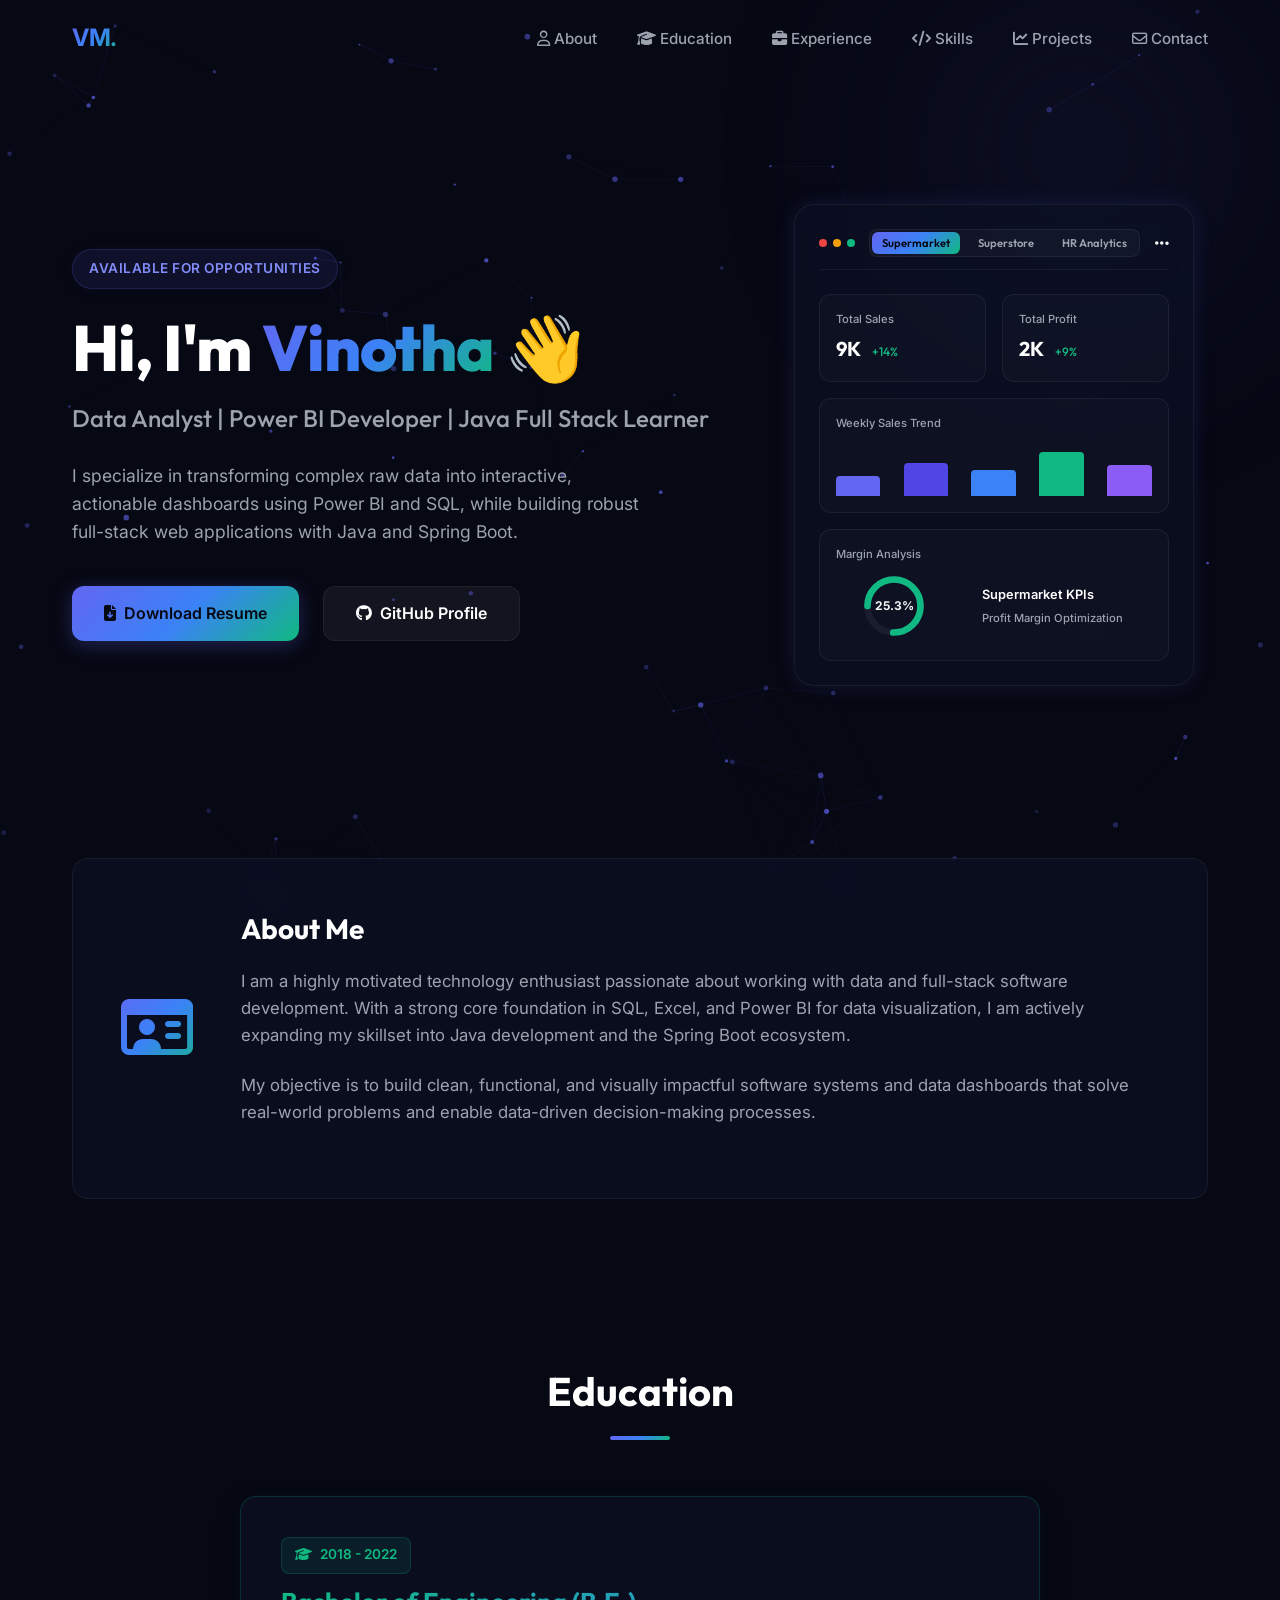
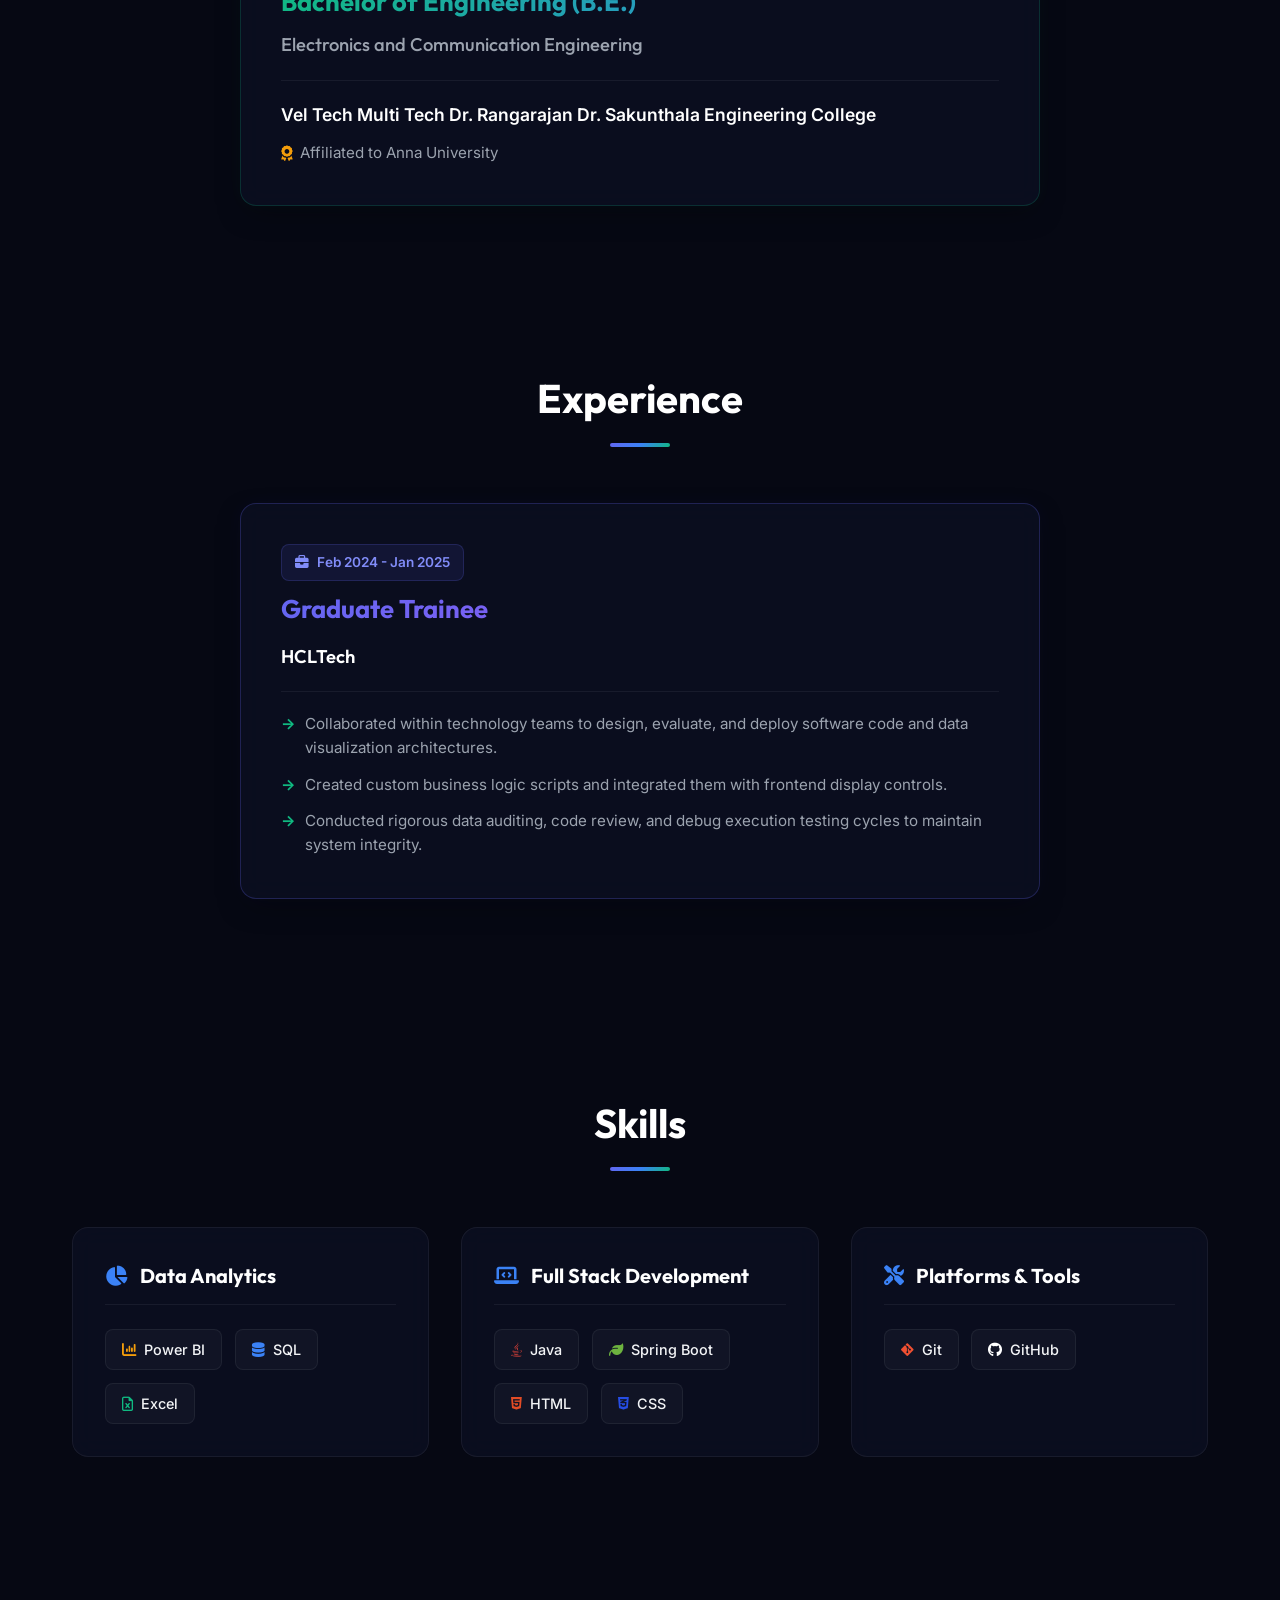
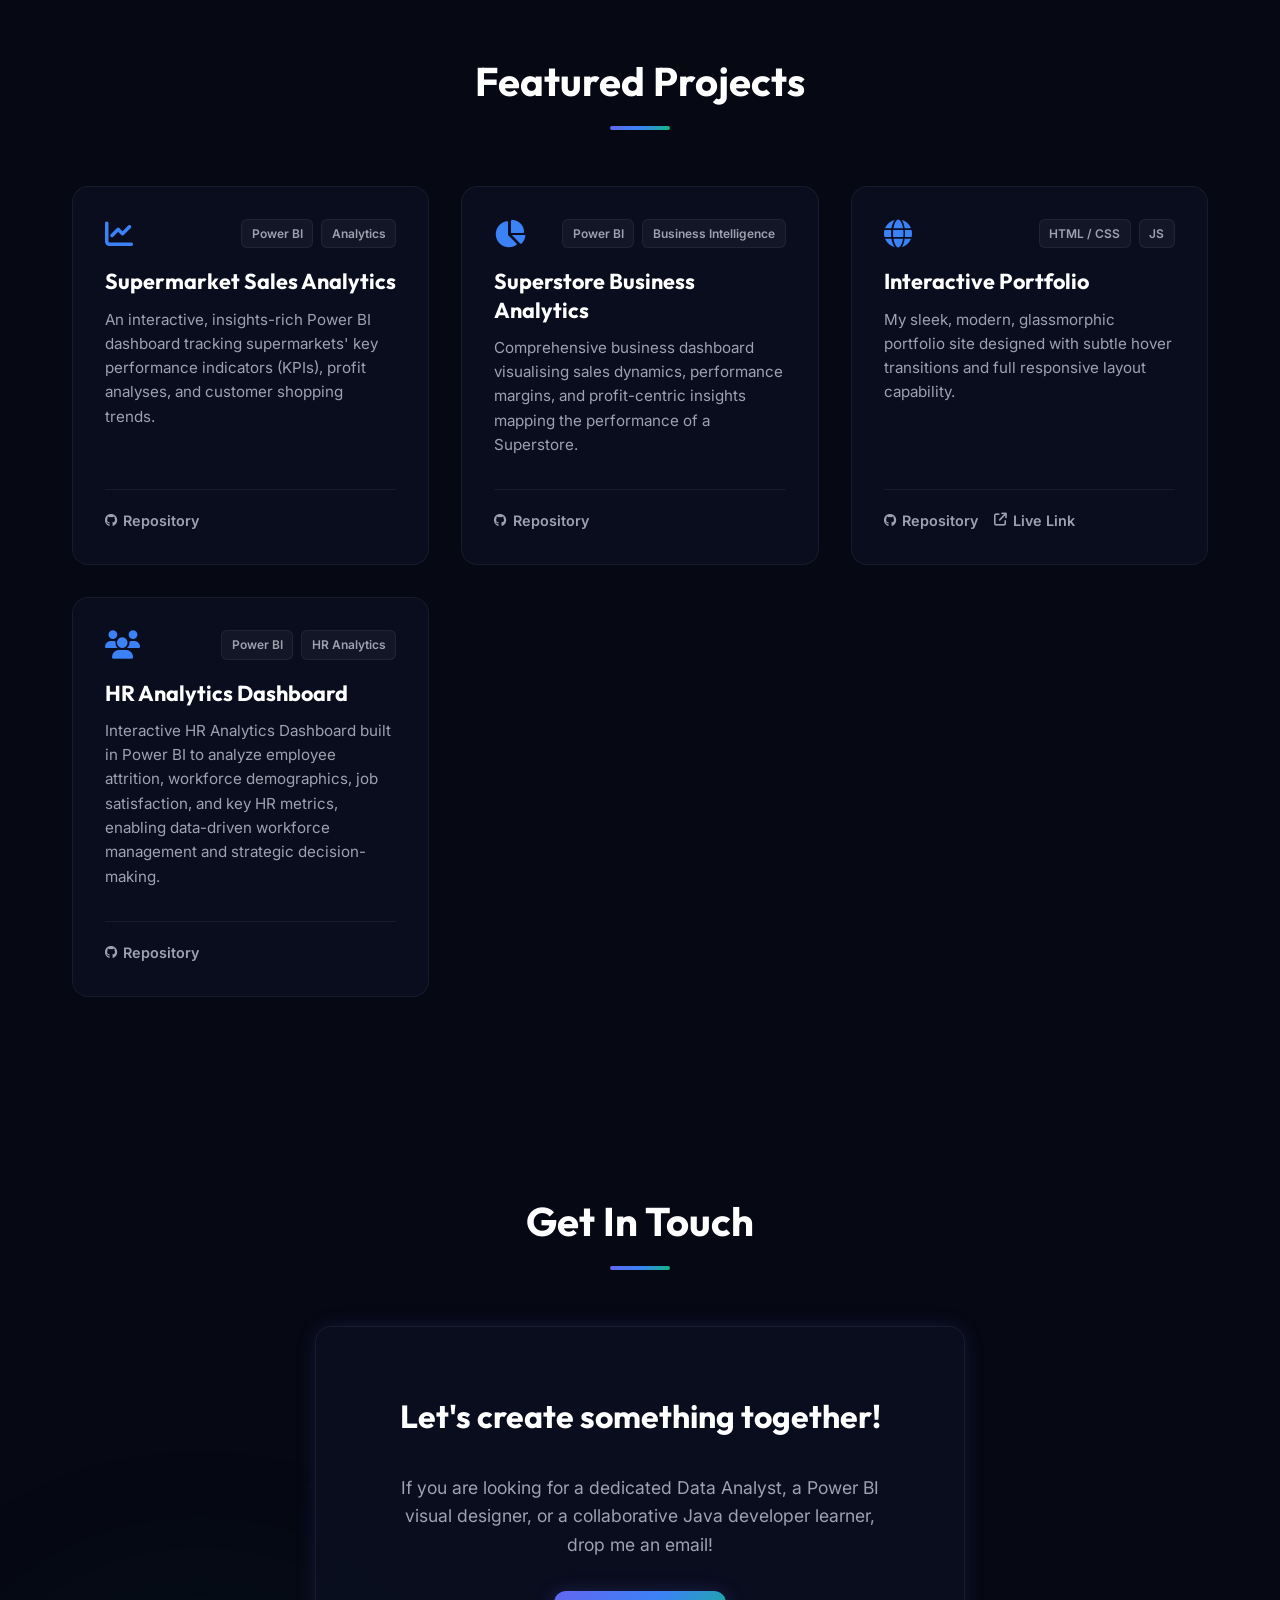
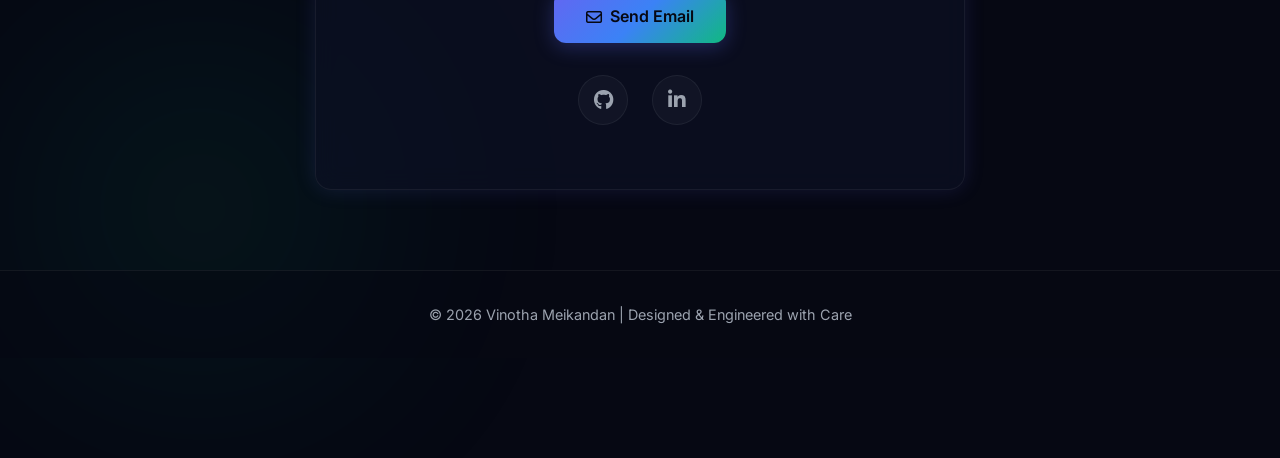
==== commit cf5ae859: "valuebdashtml" ====
--- a/index.html
+++ b/index.html
@@ -155,7 +155,7 @@
         
             <div class="db-card">
                 <span>Attrition Rate</span>
-                <h3>24.6% <span class="growth" style="color:#ef4444;">-246</span></h3>
+                <h3>24.6% <span class="growth" style="color:#10b981;">-1.5%</span></h3>
             </div>
         
             <div class="db-card full-width">
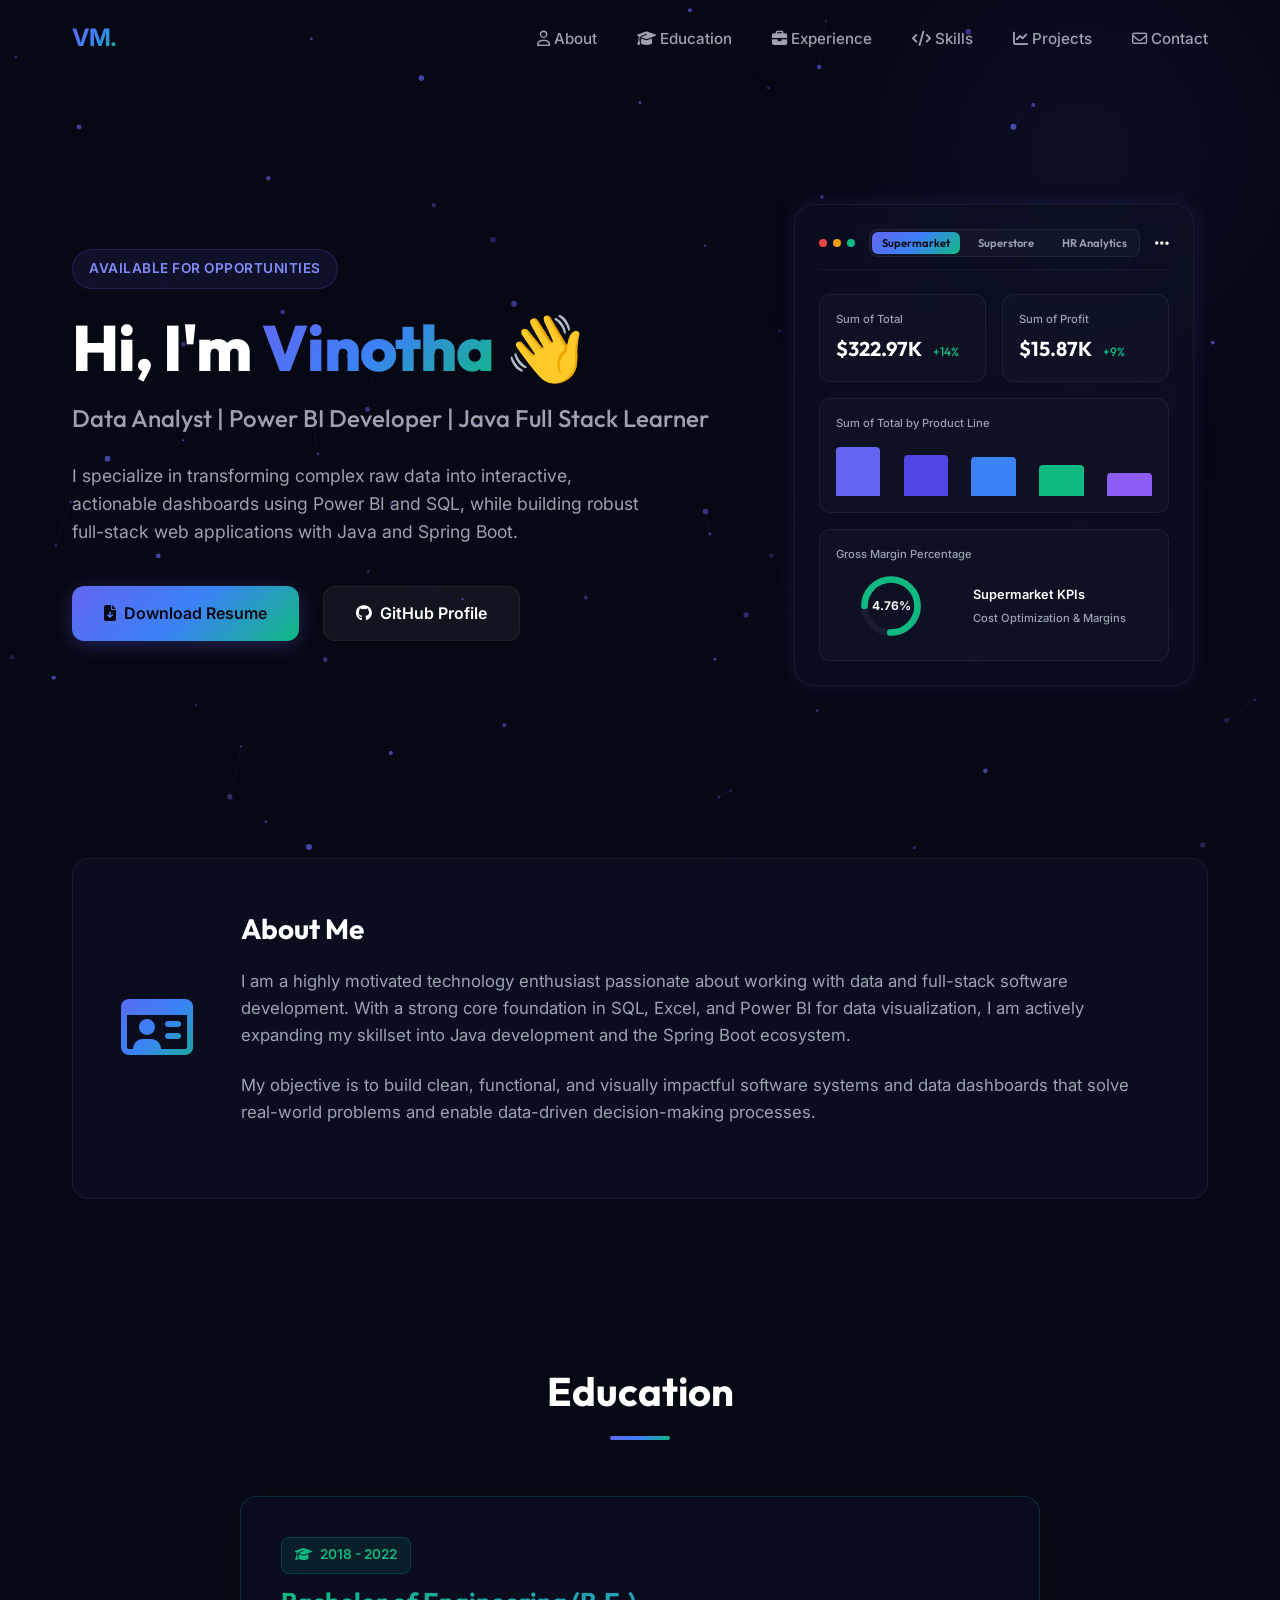
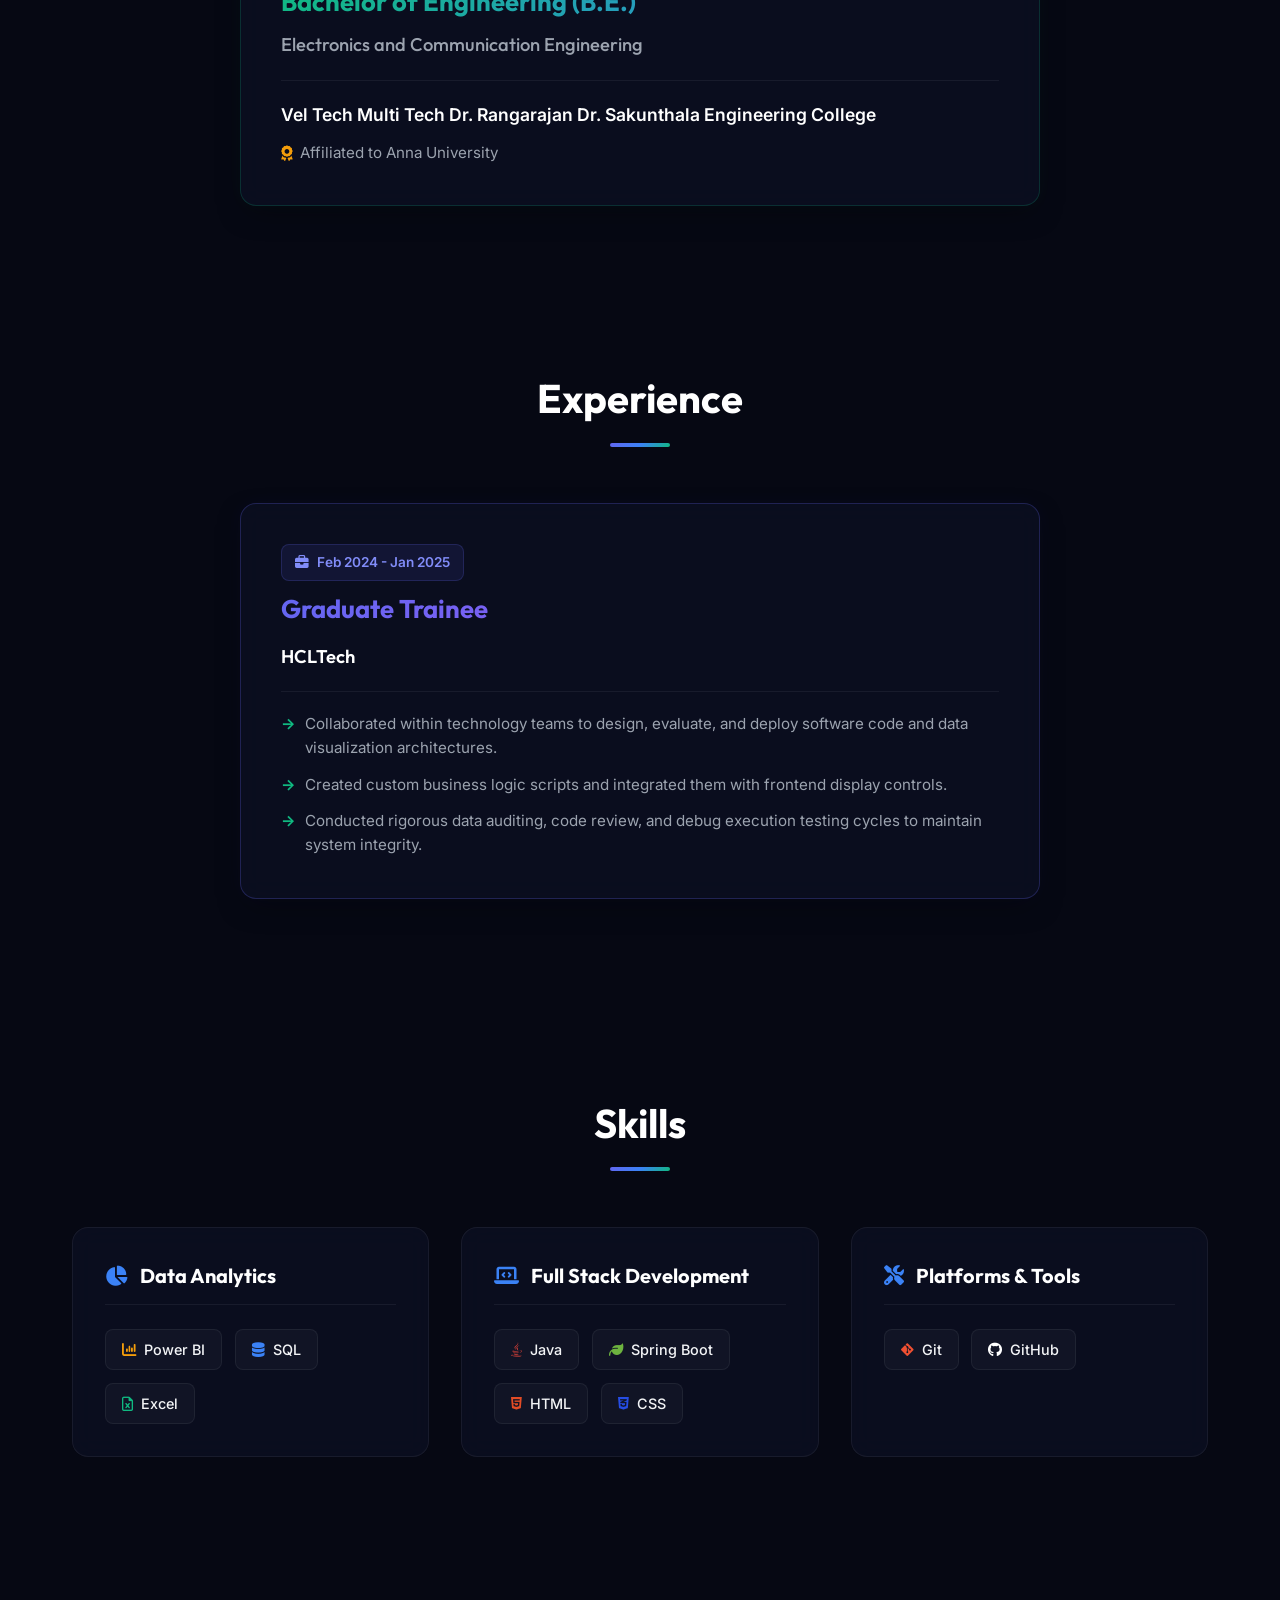
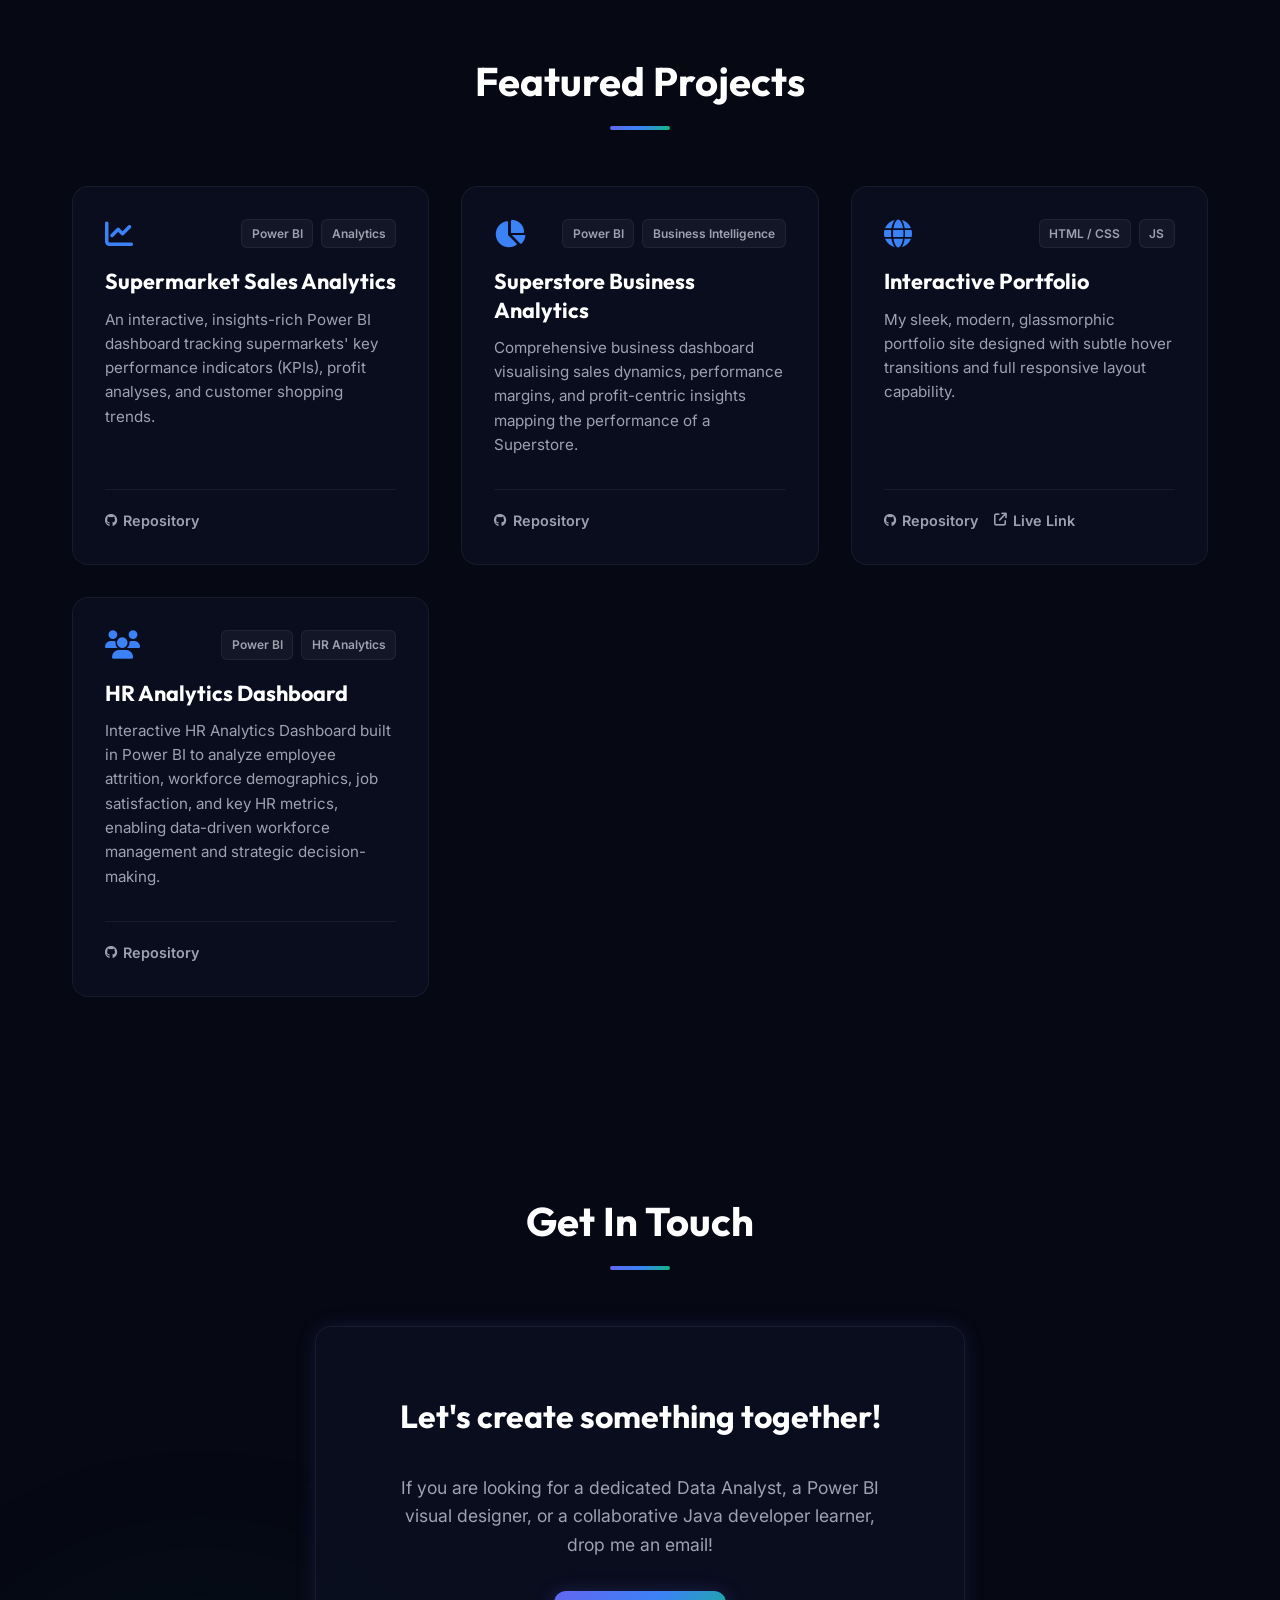
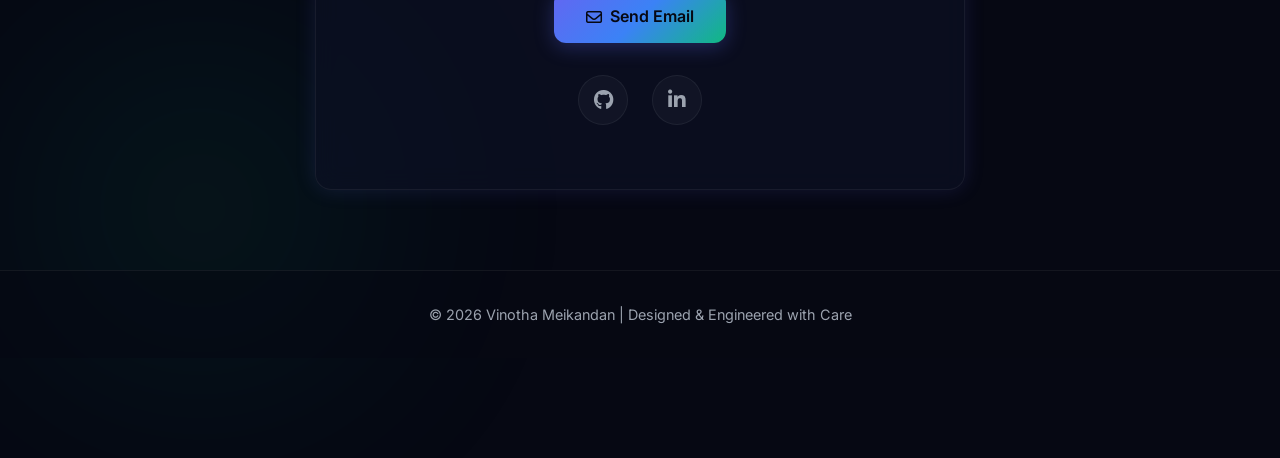
==== commit 031930fc: "full html updated" ====
--- a/index.html
+++ b/index.html
@@ -1,432 +1,409 @@
-    <!DOCTYPE html>
-    <html lang="en">
-    <head>
-        <meta charset="UTF-8">
-        <meta name="viewport" content="width=device-width, initial-scale=1.0">
-        <meta name="description" content="Professional portfolio of Vinotha Meikandan - Data Analyst, Power BI Developer, and Java Full Stack Learner. Explore interactive analytics dashboards and web application projects.">
-        <title>Vinotha Meikandan | Portfolio</title>
-        <!-- Google Fonts & FontAwesome -->
-        <link rel="stylesheet" href="https://cdnjs.cloudflare.com/ajax/libs/font-awesome/6.5.1/css/all.min.css">
-        <link rel="stylesheet" href="style.css?v=1.1">
-    </head>
-    <body>
+<!DOCTYPE html>
+<html lang="en">
+<head>
+    <meta charset="UTF-8">
+    <meta name="viewport" content="width=device-width, initial-scale=1.0">
+    <meta name="description" content="Professional portfolio of Vinotha Meikandan - Data Analyst, Power BI Developer, and Java Full Stack Learner. Explore interactive analytics dashboards and web application projects.">
+    <title>Vinotha Meikandan | Portfolio</title>
+    <!-- Google Fonts & FontAwesome -->
+    <link rel="stylesheet" href="https://cdnjs.cloudflare.com/ajax/libs/font-awesome/6.5.1/css/all.min.css">
+    <link rel="stylesheet" href="style.css?v=1.1">
+</head>
+<body>
     
-        <!-- Dynamic background node network -->
-        <canvas id="bg-canvas"></canvas>
-        
-        <!-- Colored accent glows for styling -->
-        <div class="bg-glow-1"></div>
-        <div class="bg-glow-2"></div>
+    <!-- Dynamic background node network -->
+    <canvas id="bg-canvas"></canvas>
     
-        <!-- Navigation Header -->
-        <header>
-            <nav id="navbar">
-                <span class="logo-text" onclick="window.scrollTo(0, 0)">VM.</span>
-                <button class="mobile-nav-toggle" aria-label="Toggle menu">
-                    <i class="fa-solid fa-bars"></i>
-                </button>
-                <ul>
-                    <li><a href="#about"><i class="fa-regular fa-user"></i> About</a></li>
-                    <li><a href="#education"><i class="fa-solid fa-graduation-cap"></i> Education</a></li>
-                    <li><a href="#experience"><i class="fa-solid fa-briefcase"></i> Experience</a></li>
-                    <li><a href="#skills"><i class="fa-solid fa-code"></i> Skills</a></li>
-                    <li><a href="#projects"><i class="fa-solid fa-chart-line"></i> Projects</a></li>
-                    <li><a href="#contact"><i class="fa-regular fa-envelope"></i> Contact</a></li>
-                </ul>
-            </nav>
-        </header>
-    
-        <main>
-            <!-- Hero Section -->
-            <section id="hero" class="hero-wrapper">
-                <div class="hero-content reveal active">
-                    <span class="badge">Available for opportunities</span>
-                    <h1>Hi, I'm <span>Vinotha</span> 👋</h1>
-                    <h2>Data Analyst | Power BI Developer | Java Full Stack Learner</h2>
+    <!-- Colored accent glows for styling -->
+    <div class="bg-glow-1"></div>
+    <div class="bg-glow-2"></div>
+
+    <!-- Navigation Header -->
+    <header>
+        <nav id="navbar">
+            <span class="logo-text" onclick="window.scrollTo(0, 0)">VM.</span>
+            <button class="mobile-nav-toggle" aria-label="Toggle menu">
+                <i class="fa-solid fa-bars"></i>
+            </button>
+            <ul>
+                <li><a href="#about"><i class="fa-regular fa-user"></i> About</a></li>
+                <li><a href="#education"><i class="fa-solid fa-graduation-cap"></i> Education</a></li>
+                <li><a href="#experience"><i class="fa-solid fa-briefcase"></i> Experience</a></li>
+                <li><a href="#skills"><i class="fa-solid fa-code"></i> Skills</a></li>
+                <li><a href="#projects"><i class="fa-solid fa-chart-line"></i> Projects</a></li>
+                <li><a href="#contact"><i class="fa-regular fa-envelope"></i> Contact</a></li>
+            </ul>
+        </nav>
+    </header>
+
+    <main>
+        <!-- Hero Section -->
+        <section id="hero" class="hero-wrapper">
+            <div class="hero-content reveal active">
+                <span class="badge">Available for opportunities</span>
+                <h1>Hi, I'm <span>Vinotha</span> 👋</h1>
+                <h2>Data Analyst | Power BI Developer | Java Full Stack Learner</h2>
+                <p>
+                    I specialize in transforming complex raw data into interactive, actionable dashboards using Power BI and SQL, while building robust full-stack web applications with Java and Spring Boot.
+                </p>
+                <div class="cta-group">
+                    <a href="Vinotha_Meikandan_Professional_Resume.pdf" target="_blank" class="btn" id="btn-resume">
+                        <i class="fa-solid fa-file-arrow-down"></i> Download Resume
+                    </a>
+                    <a href="https://github.com/VinothaMeikandan" target="_blank" class="btn2" id="btn-github">
+                        <i class="fa-brands fa-github"></i> GitHub Profile
+                    </a>
+                </div>
+            </div>
+
+            <!-- Sleek interactive CSS dashboard graphic matching the Data Analyst branding -->
+            <div class="hero-visual reveal active">
+                <div class="dashboard-mockup glass-card">
+                    <div class="dashboard-header">
+                        <div class="dots">
+                            <span class="dot red"></span>
+                            <span class="dot yellow"></span>
+                            <span class="dot green"></span>
+                        </div>
+                        <div class="dashboard-tabs">
+                            <button class="db-tab active" data-target="db-supermarket">Supermarket</button>
+                            <button class="db-tab" data-target="db-superstore">Superstore</button>
+                            <button class="db-tab" data-target="db-hr">HR Analytics</button>
+                        </div>
+                        <i class="fa-solid fa-ellipsis"></i>
+                    </div>
+
+                    <!-- 1. SUPERMARKET DASHBOARD DATA -->
+                    <div class="dashboard-grid db-content active" id="db-supermarket">
+                        <div class="db-card">
+                            <span>Sum of Total</span>
+                            <h3>$322.97K <span class="growth">+14%</span></h3>
+                        </div>
+                        <div class="db-card">
+                            <span>Sum of Profit</span>
+                            <h3>$15.87K <span class="growth">+9%</span></h3>
+                        </div>
+                        <div class="db-card full-width">
+                            <span>Sum of Total by Product Line</span>
+                            <div class="chart-container">
+                                <span class="chart-bar" style="height: 95%; background: #6366f1;"></span>
+                                <span class="chart-bar" style="height: 80%; background: #4f46e5;"></span>
+                                <span class="chart-bar" style="height: 75%; background: #3b82f6;"></span>
+                                <span class="chart-bar" style="height: 60%; background: #10b981;"></span>
+                                <span class="chart-bar" style="height: 45%; background: #8b5cf6;"></span>
+                            </div>
+                        </div>
+                        <div class="db-card full-width">
+                            <span>Gross Margin Percentage</span>
+                            <div class="radial-chart-container">
+                                <div class="circle-chart">
+                                    <svg viewBox="0 0 36 36">
+                                        <path class="circle-bg" d="M18 2.0845 a 15.9155 15.9155 0 0 1 0 31.831 a 15.9155 15.9155 0 0 1 0 -31.831" />
+                                        <path class="circle-progress" stroke-dasharray="5, 100" d="M18 2.0845 a 15.9155 15.9155 0 0 1 0 31.831 a 15.9155 15.9155 0 0 1 0 -31.831" />
+                                    </svg>
+                                    <div class="circle-percentage">4.76%</div>
+                                </div>
+                                <div style="display: flex; flex-direction: column; justify-content: center; gap: 4px; text-align: left;">
+                                    <span style="color: var(--text-bright); font-size: 0.8rem; font-weight: 600;">Supermarket KPIs</span>
+                                    <span>Cost Optimization & Margins</span>
+                                </div>
+                            </div>
+                        </div>
+                    </div>
+
+                    <!-- 2. SUPERSTORE DASHBOARD DATA -->
+                    <div class="dashboard-grid db-content" id="db-superstore">
+                        <div class="db-card">
+                            <span>Total Sales</span>
+                            <h3>$2.30M <span class="growth" style="color: var(--accent-green);">+18%</span></h3>
+                        </div>
+                        <div class="db-card">
+                            <span>Total Profit</span>
+                            <h3>$286.40K <span class="growth" style="color: var(--accent-green);">+12%</span></h3>
+                        </div>
+                        <div class="db-card full-width">
+                            <span>Sales by Product Category</span>
+                            <div class="chart-container">
+                                <span class="chart-bar" style="height: 90%; background: #a855f7;"></span>
+                                <span class="chart-bar" style="height: 75%; background: #6366f1;"></span>
+                                <span class="chart-bar" style="height: 60%; background: #10b981;"></span>
+                            </div>
+                        </div>
+                        <div class="db-card full-width">
+                            <span>Profit Margin Display</span>
+                            <div class="radial-chart-container">
+                                <div class="circle-chart">
+                                    <svg viewBox="0 0 36 36">
+                                        <path class="circle-bg" d="M18 2.0845 a 15.9155 15.9155 0 0 1 0 31.831 a 15.9155 15.9155 0 0 1 0 -31.831" />
+                                        <path class="circle-progress" stroke-dasharray="12.47, 100" style="stroke: #a855f7;" d="M18 2.0845 a 15.9155 15.9155 0 0 1 0 31.831 a 15.9155 15.9155 0 0 1 0 -31.831" />
+                                    </svg>
+                                    <div class="circle-percentage">12.47%</div>
+                                </div>
+                                <div style="display: flex; flex-direction: column; justify-content: center; gap: 4px; text-align: left;">
+                                    <span style="color: var(--text-bright); font-size: 0.8rem; font-weight: 600;">Superstore Segment</span>
+                                    <span>Consumer & Corporate Focus</span>
+                                </div>
+                            </div>
+                        </div>
+                    </div>
+
+                    <!-- 3. HR ANALYTICS DASHBOARD DATA -->
+                    <div class="dashboard-grid db-content" id="db-hr">
+                        <div class="db-card">
+                            <span>Total Employees</span>
+                            <h3>1,470</h3>
+                        </div>
+                        <div class="db-card">
+                            <span>Active Employees</span>
+                            <h3>1,233 <span class="growth" style="color: #10b981;">-16.1%</span></h3>
+                        </div>
+                        <div class="db-card full-width">
+                            <span>Employee Distribution</span>
+                            <div class="chart-container">
+                                <span class="chart-bar" style="height: 35%; background: #3b82f6;"></span>
+                                <span class="chart-bar" style="height: 90%; background: #6366f1;"></span>
+                                <span class="chart-bar" style="height: 70%; background: #8b5cf6;"></span>
+                                <span class="chart-bar" style="height: 50%; background: #10b981;"></span>
+                                <span class="chart-bar" style="height: 40%; background: #ec4899;"></span>
+                            </div>
+                        </div>
+                        <div class="db-card full-width">
+                            <span>Attrition Rate Overview</span>
+                            <div class="radial-chart-container">
+                                <div class="circle-chart">
+                                    <svg viewBox="0 0 36 36">
+                                        <path class="circle-bg" d="M18 2.0845 a 15.9155 15.9155 0 0 1 0 31.831 a 15.9155 15.9155 0 0 1 0 -31.831" />
+                                        <path class="circle-progress" stroke-dasharray="16.1, 100" style="stroke: #ef4444;" d="M18 2.0845 a 15.9155 15.9155 0 0 1 0 31.831 a 15.9155 15.9155 0 0 1 0 -31.831" />
+                                    </svg>
+                                    <div class="circle-percentage">16.1%</div>
+                                </div>
+                                <div style="display: flex; flex-direction: column; justify-content: center; gap: 4px; text-align: left;">
+                                    <span style="color: var(--text-bright); font-weight: 600;">HR Dashboard</span>
+                                    <span>Attrition & Workforce Insights</span>
+                                </div>
+                            </div>
+                        </div>
+                    </div>
+
+                </div>
+            </div>
+        </section>
+
+        <!-- About Section -->
+        <section id="about" class="reveal">
+            <div class="about-card glass-card">
+                <div class="about-icon">
+                    <i class="fa-regular fa-id-card"></i>
+                </div>
+                <div class="about-text">
+                    <h3>About Me</h3>
                     <p>
-                        I specialize in transforming complex raw data into interactive, actionable dashboards using Power BI and SQL, while building robust full-stack web applications with Java and Spring Boot.
+                        I am a highly motivated technology enthusiast passionate about working with data and full-stack software development. With a strong core foundation in SQL, Excel, and Power BI for data visualization, I am actively expanding my skillset into Java development and the Spring Boot ecosystem.
                     </p>
-                    <div class="cta-group">
-                        <a href="Vinotha_Meikandan_Professional_Resume.pdf" target="_blank" class="btn" id="btn-resume">
-                            <i class="fa-solid fa-file-arrow-down"></i> Download Resume
+                    <p>
+                        My objective is to build clean, functional, and visually impactful software systems and data dashboards that solve real-world problems and enable data-driven decision-making processes.
+                    </p>
+                </div>
+            </div>
+        </section>
+
+        <!-- Education Section -->
+        <section id="education" class="reveal">
+            <h2>Education</h2>
+            <div class="education-timeline">
+                <div class="education-card glass-card">
+                    <div class="edu-header">
+                        <div class="edu-badge"><i class="fa-solid fa-graduation-cap"></i> 2018 - 2022</div>
+                        <h3>Bachelor of Engineering (B.E.)</h3>
+                        <h4>Electronics and Communication Engineering</h4>
+                    </div>
+                    <div class="edu-body">
+                        <p class="school-name">Vel Tech Multi Tech Dr. Rangarajan Dr. Sakunthala Engineering College</p>
+                        <p class="affiliation-badge"><i class="fa-solid fa-award"></i> Affiliated to Anna University</p>
+                    </div>
+                </div>
+            </div>
+        </section>
+
+        <!-- Experience Section -->
+        <section id="experience" class="reveal">
+            <h2>Experience</h2>
+            <div class="experience-timeline">
+                <div class="experience-card glass-card">
+                    <div class="exp-header">
+                        <div class="exp-badge"><i class="fa-solid fa-briefcase"></i> Feb 2024 - Jan 2025</div>
+                        <h3>Graduate Trainee</h3>
+                        <h4>HCLTech</h4>
+                    </div>
+                    <div class="exp-body">
+                        <ul class="exp-list">
+                            <li>Collaborated within technology teams to design, evaluate, and deploy software code and data visualization architectures.</li>
+                            <li>Created custom business logic scripts and integrated them with frontend display controls.</li>
+                            <li>Conducted rigorous data auditing, code review, and debug execution testing cycles to maintain system integrity.</li>
+                        </ul>
+                    </div>
+                </div>
+            </div>
+        </section>
+
+        <!-- Skills Section -->
+        <section id="skills" class="reveal">
+            <h2>Skills</h2>
+            <div class="skills-grid">
+                <!-- Category 1: Analytics -->
+                <div class="skill-category glass-card">
+                    <h3><i class="fa-solid fa-chart-pie"></i> Data Analytics</h3>
+                    <div class="skills-list">
+                        <span><i class="fa-solid fa-chart-column" style="color: #f59e0b;"></i> Power BI</span>
+                        <span><i class="fa-solid fa-database" style="color: #3b82f6;"></i> SQL</span>
+                        <span><i class="fa-regular fa-file-excel" style="color: #10b981;"></i> Excel</span>
+                    </div>
+                </div>
+
+                <!-- Category 2: Software Dev -->
+                <div class="skill-category glass-card">
+                    <h3><i class="fa-solid fa-laptop-code"></i> Full Stack Development</h3>
+                    <div class="skills-list">
+                        <span><i class="fa-brands fa-java" style="color: #e2433a;"></i> Java</span>
+                        <span><i class="fa-solid fa-leaf" style="color: #6db33f;"></i> Spring Boot</span>
+                        <span><i class="fa-brands fa-html5" style="color: #e34c26;"></i> HTML</span>
+                        <span><i class="fa-brands fa-css3-alt" style="color: #264de4;"></i> CSS</span>
+                    </div>
+                </div>
+
+                <!-- Category 3: Tools & Platforms -->
+                <div class="skill-category glass-card">
+                    <h3><i class="fa-solid fa-screwdriver-wrench"></i> Platforms & Tools</h3>
+                    <div class="skills-list">
+                        <span><i class="fa-brands fa-git-alt" style="color: #f05032;"></i> Git</span>
+                        <span><i class="fa-brands fa-github" style="color: #ffffff;"></i> GitHub</span>
+                    </div>
+                </div>
+            </div>
+        </section>
+
+        <!-- Projects Section -->
+        <section id="projects" class="reveal">
+            <h2>Featured Projects</h2>
+            <div class="projects-grid">
+                <!-- Project 1 -->
+                <div class="project-card glass-card">
+                    <div>
+                        <div class="project-meta">
+                            <i class="fa-solid fa-chart-line project-icon"></i>
+                            <div class="project-tags">
+                                <span class="tag">Power BI</span>
+                                <span class="tag">Analytics</span>
+                            </div>
+                        </div>
+                        <h3>Supermarket Sales Analytics</h3>
+                        <p>An interactive, insights-rich Power BI dashboard tracking supermarkets' key performance indicators (KPIs), profit analyses, and customer shopping trends.</p>
+                    </div>
+                    <div class="project-links">
+                        <a href="https://github.com/VinothaMeikandan/Supermarket-Sales-Analytics-Dashboard" target="_blank" id="proj-supermarket-github">
+                            <i class="fa-brands fa-github"></i> Repository
                         </a>
-                        <a href="https://github.com/VinothaMeikandan" target="_blank" class="btn2" id="btn-github">
-                            <i class="fa-brands fa-github"></i> GitHub Profile
+                    </div>
+                </div>
+
+                <!-- Project 2 -->
+                <div class="project-card glass-card">
+                    <div>
+                        <div class="project-meta">
+                            <i class="fa-solid fa-chart-pie project-icon"></i>
+                            <div class="project-tags">
+                                <span class="tag">Power BI</span>
+                                <span class="tag">Business Intelligence</span>
+                            </div>
+                        </div>
+                        <h3>Superstore Business Analytics</h3>
+                        <p>Comprehensive business dashboard visualising sales dynamics, performance margins, and profit-centric insights mapping the performance of a Superstore.</p>
+                    </div>
+                    <div class="project-links">
+                        <a href="https://github.com/VinothaMeikandan/superstore-business-analytics-dashboard" target="_blank" id="proj-superstore-github">
+                            <i class="fa-brands fa-github"></i> Repository
                         </a>
                     </div>
                 </div>
-    
-                <!-- Sleek interactive CSS dashboard graphic matching the Data Analyst branding -->
-                <div class="hero-visual reveal active">
-                    <div class="dashboard-mockup glass-card">
-                        <div class="dashboard-header">
-                            <div class="dots">
-                                <span class="dot red"></span>
-                                <span class="dot yellow"></span>
-                                <span class="dot green"></span>
-                            </div>
-                            <div class="dashboard-tabs">
-                                <button class="db-tab active" data-target="db-supermarket">Supermarket</button>
-                                <button class="db-tab" data-target="db-superstore">Superstore</button>
-                                <button class="db-tab" data-target="db-hr">HR Analytics</button>
-                            </div>
-                            <i class="fa-solid fa-ellipsis"></i>
-                        </div>
-    
-                       <div class="dashboard-grid db-content active" id="db-supermarket">
-                            <div class="db-card">
-                                <span>Total Sales</span>
-                                <h3>9K <span class="growth">+14%</span></h3>
-                            </div>
-                            <div class="db-card">
-                                <span>Total Profit</span>
-                                <h3>2K <span class="growth">+9%</span></h3>
-                            </div>
-                            <div class="db-card full-width">
-                                <span>Weekly Sales Trend</span>
-                                <div class="chart-container">
-                                    <span class="chart-bar" style="height: 40%; background: #6366f1;"></span>
-                                    <span class="chart-bar" style="height: 65%; background: #4f46e5;"></span>
-                                    <span class="chart-bar" style="height: 50%; background: #3b82f6;"></span>
-                                    <span class="chart-bar" style="height: 85%; background: #10b981;"></span>
-                                    <span class="chart-bar" style="height: 60%; background: #8b5cf6;"></span>
-                                </div>
-                            </div>
-                            <div class="db-card full-width">
-                                <span>Margin Analysis</span>
-                                <div class="radial-chart-container">
-                                    <div class="circle-chart">
-                                        <svg viewBox="0 0 36 36">
-                                            <path class="circle-bg" d="M18 2.0845 a 15.9155 15.9155 0 0 1 0 31.831 a 15.9155 15.9155 0 0 1 0 -31.831" />
-                                            <path class="circle-progress" stroke-dasharray="25, 100" d="M18 2.0845 a 15.9155 15.9155 0 0 1 0 31.831 a 15.9155 15.9155 0 0 1 0 -31.831" />
-                                        </svg>
-                                        <div class="circle-percentage">25.3%</div>
-                                    </div>
-                                    <div style="display: flex; flex-direction: column; justify-content: center; gap: 4px; text-align: left;">
-                                        <span style="color: var(--text-bright); font-size: 0.8rem; font-weight: 600;">Supermarket KPIs</span>
-                                        <span>Profit Margin Optimization</span>
-                                    </div>
-                                </div>
-                            </div>
-                        </div>
-    
-                        <div class="dashboard-grid db-content" id="db-superstore">
-                            <div class="db-card">
-                                <span>Total Sales</span>
-                                <h3>2.30M <span class="growth" style="color: var(--accent-green);">+18%</span></h3>
-                            </div>
-                            <div class="db-card">
-                                <span>Profit Margin Display</span>
-                                <h3>12.47% <span class="growth" style="color: var(--accent-green);">+11%</span></h3>
-                            </div>
-                            <div class="db-card full-width">
-                                <span>Weekly Orders Trend</span>
-                                <div class="chart-container">
-                                    <span class="chart-bar" style="height: 70%; background: #a855f7;"></span>
-                                    <span class="chart-bar" style="height: 55%; background: #6366f1;"></span>
-                                    <span class="chart-bar" style="height: 90%; background: #10b981;"></span>
-                                    <span class="chart-bar" style="height: 65%; background: #3b82f6;"></span>
-                                    <span class="chart-bar" style="height: 80%; background: #ec4899;"></span>
-                                </div>
-                            </div>
-                            <div class="db-card full-width">
-                                <span>Category Distribution</span>
-                                <div class="radial-chart-container">
-                                    <div class="circle-chart">
-                                        <svg viewBox="0 0 36 36">
-                                            <path class="circle-bg" d="M18 2.0845 a 15.9155 15.9155 0 0 1 0 31.831 a 15.9155 15.9155 0 0 1 0 -31.831" />
-                                            <path class="circle-progress" stroke-dasharray="78, 100" style="stroke: #a855f7;" d="M18 2.0845 a 15.9155 15.9155 0 0 1 0 31.831 a 15.9155 15.9155 0 0 1 0 -31.831" />
-                                        </svg>
-                                        <div class="circle-percentage">78%</div>
-                                    </div>
-                                    <div style="display: flex; flex-direction: column; justify-content: center; gap: 4px; text-align: left;">
-                                        <span style="color: var(--text-bright); font-size: 0.8rem; font-weight: 600;">Superstore Segment</span>
-                                        <span>Consumer & Corporate Focus</span>
-                                    </div>
-                                </div>
-                            </div>
-                        </div>
-                            <div class="dashboard-grid db-content" id="db-hr">
-        
-            <div class="db-card">
-                <span>Total Employees</span>
-                <h3>1,000</h3>
-            </div>
-        
-            <div class="db-card">
-                <span>Attrition Rate</span>
-                <h3>24.6% <span class="growth" style="color:#10b981;">-1.5%</span></h3>
-            </div>
-        
-            <div class="db-card full-width">
-                <span>Employee Distribution</span>
-        
-                <div class="chart-container">
-                    <span class="chart-bar" style="height:35%; background:#3b82f6;"></span>
-                    <span class="chart-bar" style="height:90%; background:#6366f1;"></span>
-                    <span class="chart-bar" style="height:80%; background:#8b5cf6;"></span>
-                    <span class="chart-bar" style="height:70%; background:#10b981;"></span>
-                    <span class="chart-bar" style="height:50%; background:#ec4899;"></span>
-                </div>
-            </div>
-        
-            <div class="db-card full-width">
-                <span>Attrition Overview</span>
-        
-                <div class="radial-chart-container">
-        
-                    <div class="circle-chart">
-                        <svg viewBox="0 0 36 36">
-                            <path class="circle-bg"
-                                d="M18 2.0845
-                                a 15.9155 15.9155 0 0 1 0 31.831
-                                a 15.9155 15.9155 0 0 1 0 -31.831" />
-        
-                            <path class="circle-progress"
-                                stroke-dasharray="75,100"
-                                style="stroke:#ef4444;"
-                                d="M18 2.0845
-                                a 15.9155 15.9155 0 0 1 0 31.831
-                                a 15.9155 15.9155 0 0 1 0 -31.831" />
-                        </svg>
-        
-                        <div class="circle-percentage">
-                            24.6%
-                        </div>
-                    </div>
-        
-                    <div style="display:flex;flex-direction:column;gap:4px;">
-                        <span style="color:var(--text-bright);font-weight:600;">
-                            HR Dashboard
-                        </span>
-        
-                        <span>
-                            Attrition & Workforce Insights
-                        </span>
-                    </div>
-        
-                </div>
-            </div>
-        
-        </div>
-                    </div>
-                </div>
-            </section>
-    
-            <!-- About Section -->
-            <section id="about" class="reveal">
-                <div class="about-card glass-card">
-                    <div class="about-icon">
-                        <i class="fa-regular fa-id-card"></i>
-                    </div>
-                    <div class="about-text">
-                        <h3>About Me</h3>
+
+                <!-- Project 3 -->
+                <div class="project-card glass-card">
+                    <div>
+                        <div class="project-meta">
+                            <i class="fa-solid fa-globe project-icon"></i>
+                            <div class="project-tags">
+                                <span class="tag">HTML / CSS</span>
+                                <span class="tag">JS</span>
+                            </div>
+                        </div>
+                        <h3>Interactive Portfolio</h3>
+                        <p>My sleek, modern, glassmorphic portfolio site designed with subtle hover transitions and full responsive layout capability.</p>
+                    </div>
+                    <div class="project-links">
+                        <a href="https://github.com/VinothaMeikandan/portfolio-website" target="_blank" id="proj-portfolio-github">
+                            <i class="fa-brands fa-github"></i> Repository
+                        </a>
+                        <a href="https://vinothameikandan.github.io/portfolio-website/" target="_blank" id="proj-portfolio-live">
+                            <i class="fa-solid fa-arrow-up-right-from-square"></i> Live Link
+                        </a>
+                    </div>
+                </div>
+
+                <!-- Project 4 -->
+                <div class="project-card glass-card">
+                    <div>
+                        <div class="project-meta">
+                            <i class="fa-solid fa-users project-icon"></i>
+                            <div class="project-tags">
+                                <span class="tag">Power BI</span>
+                                <span class="tag">HR Analytics</span>
+                            </div>
+                        </div>
+                        <h3>HR Analytics Dashboard</h3>
                         <p>
-                            I am a highly motivated technology enthusiast passionate about working with data and full-stack software development. With a strong core foundation in SQL, Excel, and Power BI for data visualization, I am actively expanding my skillset into Java development and the Spring Boot ecosystem.
+                            Interactive HR Analytics Dashboard built in Power BI to analyze employee attrition,
+                            workforce demographics, job satisfaction, and key HR metrics, enabling data-driven
+                            workforce management and strategic decision-making.
                         </p>
-                        <p>
-                            My objective is to build clean, functional, and visually impactful software systems and data dashboards that solve real-world problems and enable data-driven decision-making processes.
-                        </p>
-                    </div>
-                </div>
-            </section>
-    
-            <!-- Education Section -->
-            <section id="education" class="reveal">
-                <h2>Education</h2>
-                <div class="education-timeline">
-                    <div class="education-card glass-card">
-                        <div class="edu-header">
-                            <div class="edu-badge"><i class="fa-solid fa-graduation-cap"></i> 2018 - 2022</div>
-                            <h3>Bachelor of Engineering (B.E.)</h3>
-                            <h4>Electronics and Communication Engineering</h4>
-                        </div>
-                        <div class="edu-body">
-                            <p class="school-name">Vel Tech Multi Tech Dr. Rangarajan Dr. Sakunthala Engineering College</p>
-                            <p class="affiliation-badge"><i class="fa-solid fa-award"></i> Affiliated to Anna University</p>
-                        </div>
-                    </div>
-                </div>
-            </section>
-    
-            <!-- Experience Section -->
-            <section id="experience" class="reveal">
-                <h2>Experience</h2>
-                <div class="experience-timeline">
-                    <div class="experience-card glass-card">
-                        <div class="exp-header">
-                            <div class="exp-badge"><i class="fa-solid fa-briefcase"></i> Feb 2024 - Jan 2025</div>
-                            <h3>Graduate Trainee</h3>
-                            <h4>HCLTech</h4>
-                        </div>
-                        <div class="exp-body">
-                            <ul class="exp-list">
-                                <li>Collaborated within technology teams to design, evaluate, and deploy software code and data visualization architectures.</li>
-                                <li>Created custom business logic scripts and integrated them with frontend display controls.</li>
-                                <li>Conducted rigorous data auditing, code review, and debug execution testing cycles to maintain system integrity.</li>
-                            </ul>
-                        </div>
-                    </div>
-                </div>
-            </section>
-    
-            <!-- Skills Section -->
-            <section id="skills" class="reveal">
-                <h2>Skills</h2>
-                <div class="skills-grid">
-                    <!-- Category 1: Analytics -->
-                    <div class="skill-category glass-card">
-                        <h3><i class="fa-solid fa-chart-pie"></i> Data Analytics</h3>
-                        <div class="skills-list">
-                            <span><i class="fa-solid fa-chart-column" style="color: #f59e0b;"></i> Power BI</span>
-                            <span><i class="fa-solid fa-database" style="color: #3b82f6;"></i> SQL</span>
-                            <span><i class="fa-regular fa-file-excel" style="color: #10b981;"></i> Excel</span>
-                        </div>
-                    </div>
-    
-                    <!-- Category 2: Software Dev -->
-                    <div class="skill-category glass-card">
-                        <h3><i class="fa-solid fa-laptop-code"></i> Full Stack Development</h3>
-                        <div class="skills-list">
-                            <span><i class="fa-brands fa-java" style="color: #e2433a;"></i> Java</span>
-                            <span><i class="fa-solid fa-leaf" style="color: #6db33f;"></i> Spring Boot</span>
-                            <span><i class="fa-brands fa-html5" style="color: #e34c26;"></i> HTML</span>
-                            <span><i class="fa-brands fa-css3-alt" style="color: #264de4;"></i> CSS</span>
-                        </div>
-                    </div>
-    
-                    <!-- Category 3: Tools & Platforms -->
-                    <div class="skill-category glass-card">
-                        <h3><i class="fa-solid fa-screwdriver-wrench"></i> Platforms & Tools</h3>
-                        <div class="skills-list">
-                            <span><i class="fa-brands fa-git-alt" style="color: #f05032;"></i> Git</span>
-                            <span><i class="fa-brands fa-github" style="color: #ffffff;"></i> GitHub</span>
-                        </div>
-                    </div>
-                </div>
-            </section>
-    
-            <!-- Projects Section -->
-            <section id="projects" class="reveal">
-                <h2>Featured Projects</h2>
-                <div class="projects-grid">
-                    <!-- Project 1 -->
-                    <div class="project-card glass-card">
-                        <div>
-                            <div class="project-meta">
-                                <i class="fa-solid fa-chart-line project-icon"></i>
-                                <div class="project-tags">
-                                    <span class="tag">Power BI</span>
-                                    <span class="tag">Analytics</span>
-                                </div>
-                            </div>
-                            <h3>Supermarket Sales Analytics</h3>
-                            <p>An interactive, insights-rich Power BI dashboard tracking supermarkets' key performance indicators (KPIs), profit analyses, and customer shopping trends.</p>
-                        </div>
-                        <div class="project-links">
-                            <a href="https://github.com/VinothaMeikandan/Supermarket-Sales-Analytics-Dashboard" target="_blank" id="proj-supermarket-github">
-                                <i class="fa-brands fa-github"></i> Repository
-                            </a>
-                        </div>
-                    </div>
-    
-                    <!-- Project 2 -->
-                    <div class="project-card glass-card">
-                        <div>
-                            <div class="project-meta">
-                                <i class="fa-solid fa-chart-pie project-icon"></i>
-                                <div class="project-tags">
-                                    <span class="tag">Power BI</span>
-                                    <span class="tag">Business Intelligence</span>
-                                </div>
-                            </div>
-                            <h3>Superstore Business Analytics</h3>
-                            <p>Comprehensive business dashboard visualising sales dynamics, performance margins, and profit-centric insights mapping the performance of a Superstore.</p>
-                        </div>
-                        <div class="project-links">
-                            <a href="https://github.com/VinothaMeikandan/superstore-business-analytics-dashboard" target="_blank" id="proj-superstore-github">
-                                <i class="fa-brands fa-github"></i> Repository
-                            </a>
-                        </div>
-                    </div>
-    
-                    <!-- Project 3 -->
-                    <div class="project-card glass-card">
-                        <div>
-                            <div class="project-meta">
-                                <i class="fa-solid fa-globe project-icon"></i>
-                                <div class="project-tags">
-                                    <span class="tag">HTML / CSS</span>
-                                    <span class="tag">JS</span>
-                                </div>
-                            </div>
-                            <h3>Interactive Portfolio</h3>
-                            <p>My sleek, modern, glassmorphic portfolio site designed with subtle hover transitions and full responsive layout capability.</p>
-                        </div>
-                        <div class="project-links">
-                            <a href="https://github.com/VinothaMeikandan/portfolio-website" target="_blank" id="proj-portfolio-github">
-                                <i class="fa-brands fa-github"></i> Repository
-                            </a>
-                            <a href="https://vinothameikandan.github.io/portfolio-website/" target="_blank" id="proj-portfolio-live">
-                                <i class="fa-solid fa-arrow-up-right-from-square"></i> Live Link
-                            </a>
-                        </div>
-                    </div>
-            <!-- Project 4 -->
-            <div class="project-card glass-card">
-                <div>
-                    <div class="project-meta">
-                        <i class="fa-solid fa-users project-icon"></i>
-                        <div class="project-tags">
-                            <span class="tag">Power BI</span>
-                            <span class="tag">HR Analytics</span>
-                        </div>
-                    </div>
-                    <h3>HR Analytics Dashboard</h3>
-                    <p>
-                        Interactive HR Analytics Dashboard built in Power BI to analyze employee attrition,
-                        workforce demographics, job satisfaction, and key HR metrics, enabling data-driven
-                        workforce management and strategic decision-making.
-                    </p>
-                </div>
-                <div class="project-links">
-                    <a href="https://github.com/VinothaMeikandan/HR-Analytics-Dashboard" target="_blank" id="proj-hranalytics-github">
-                        <i class="fa-brands fa-github"></i> Repository
+                    </div>
+                    <div class="project-links">
+                        <a href="https://github.com/VinothaMeikandan/HR-Analytics-Dashboard" target="_blank" id="proj-hranalytics-github">
+                            <i class="fa-brands fa-github"></i> Repository
+                        </a>
+                    </div>
+                </div>
+            </div>
+        </section>
+
+        <!-- Contact Section -->
+        <section id="contact" class="reveal">
+            <h2>Get In Touch</h2>
+            <div class="contact-card glass-card">
+                <h3>Let's create something together!</h3>
+                <p>
+                    If you are looking for a dedicated Data Analyst, a Power BI visual designer, or a collaborative Java developer learner, drop me an email!
+                </p>
+                <a href="mailto:vinothameikandan1513@gmail.com" class="btn" id="contact-email">
+                    <i class="fa-regular fa-envelope"></i> Send Email
+                </a>
+                <div class="social-links">
+                    <a href="https://github.com/VinothaMeikandan" target="_blank" class="social-btn" aria-label="GitHub Profile" id="social-github">
+                        <i class="fa-brands fa-github"></i>
                     </a>
-                </div>
-            </div>
-            </div>
-            </section>
-    
-            <!-- Contact Section -->
-            <section id="contact" class="reveal">
-                <h2>Get In Touch</h2>
-                <div class="contact-card glass-card">
-                    <h3>Let's create something together!</h3>
-                    <p>
-                        If you are looking for a dedicated Data Analyst, a Power BI visual designer, or a collaborative Java developer learner, drop me an email!
-                    </p>
-                    <a href="mailto:vinothameikandan1513@gmail.com" class="btn" id="contact-email">
-                        <i class="fa-regular fa-envelope"></i> Send Email
+                    <a href="https://www.linkedin.com/in/vinotha-meikandan-ba4b1536a/" target="_blank" class="social-btn" aria-label="LinkedIn Profile" id="social-linkedin">
+                        <i class="fa-brands fa-linkedin-in"></i>
                     </a>
-                    <div class="social-links">
-                        <a href="https://github.com/VinothaMeikandan" target="_blank" class="social-btn" aria-label="GitHub Profile" id="social-github">
-                            <i class="fa-brands fa-github"></i>
-                        </a>
-                        <a href="https://www.linkedin.com/in/vinotha-meikandan-ba4b1536a/" target="_blank" class="social-btn" aria-label="LinkedIn Profile" id="social-linkedin">
-                            <i class="fa-brands fa-linkedin-in"></i>
-                        </a>
-                    </div>
-                </div>
-            </section>
-        </main>
-    
-        <!-- Footer -->
-        <footer>
-            <p>&copy; 2026 Vinotha Meikandan | Designed & Engineered with Care</p>
-        </footer>
-    
-        <!-- Interactive script loading -->
-        <script src="script.js"></script>
-    </body>
-    </html>
+                </div>
+            </div>
+        </section>
+    </main>
+
+    <!-- Footer -->
+    <footer>
+        <p>&copy; 2026 Vinotha Meikandan | Designed & Engineered with Care</p>
+    </footer>
+
+    <!-- Interactive script loading -->
+    <script src="script.js"></script>
+</body>
+</html>
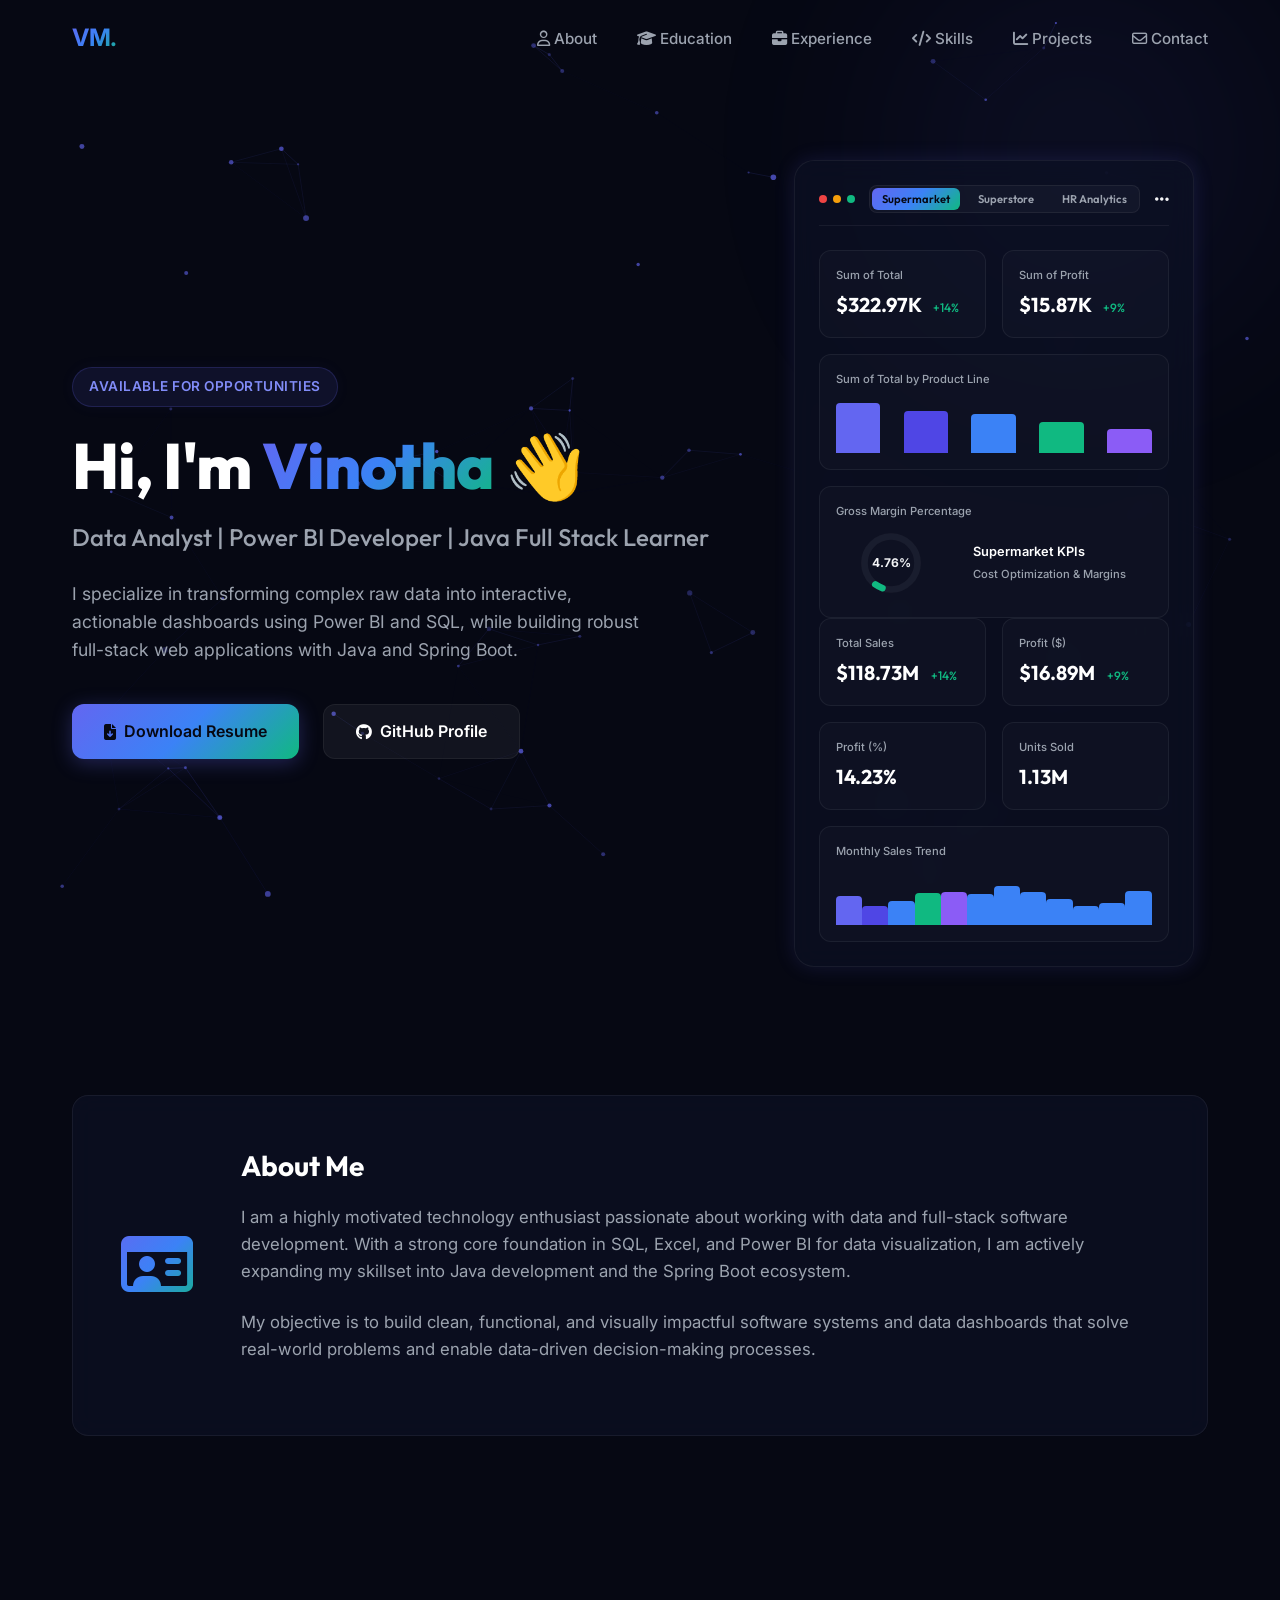
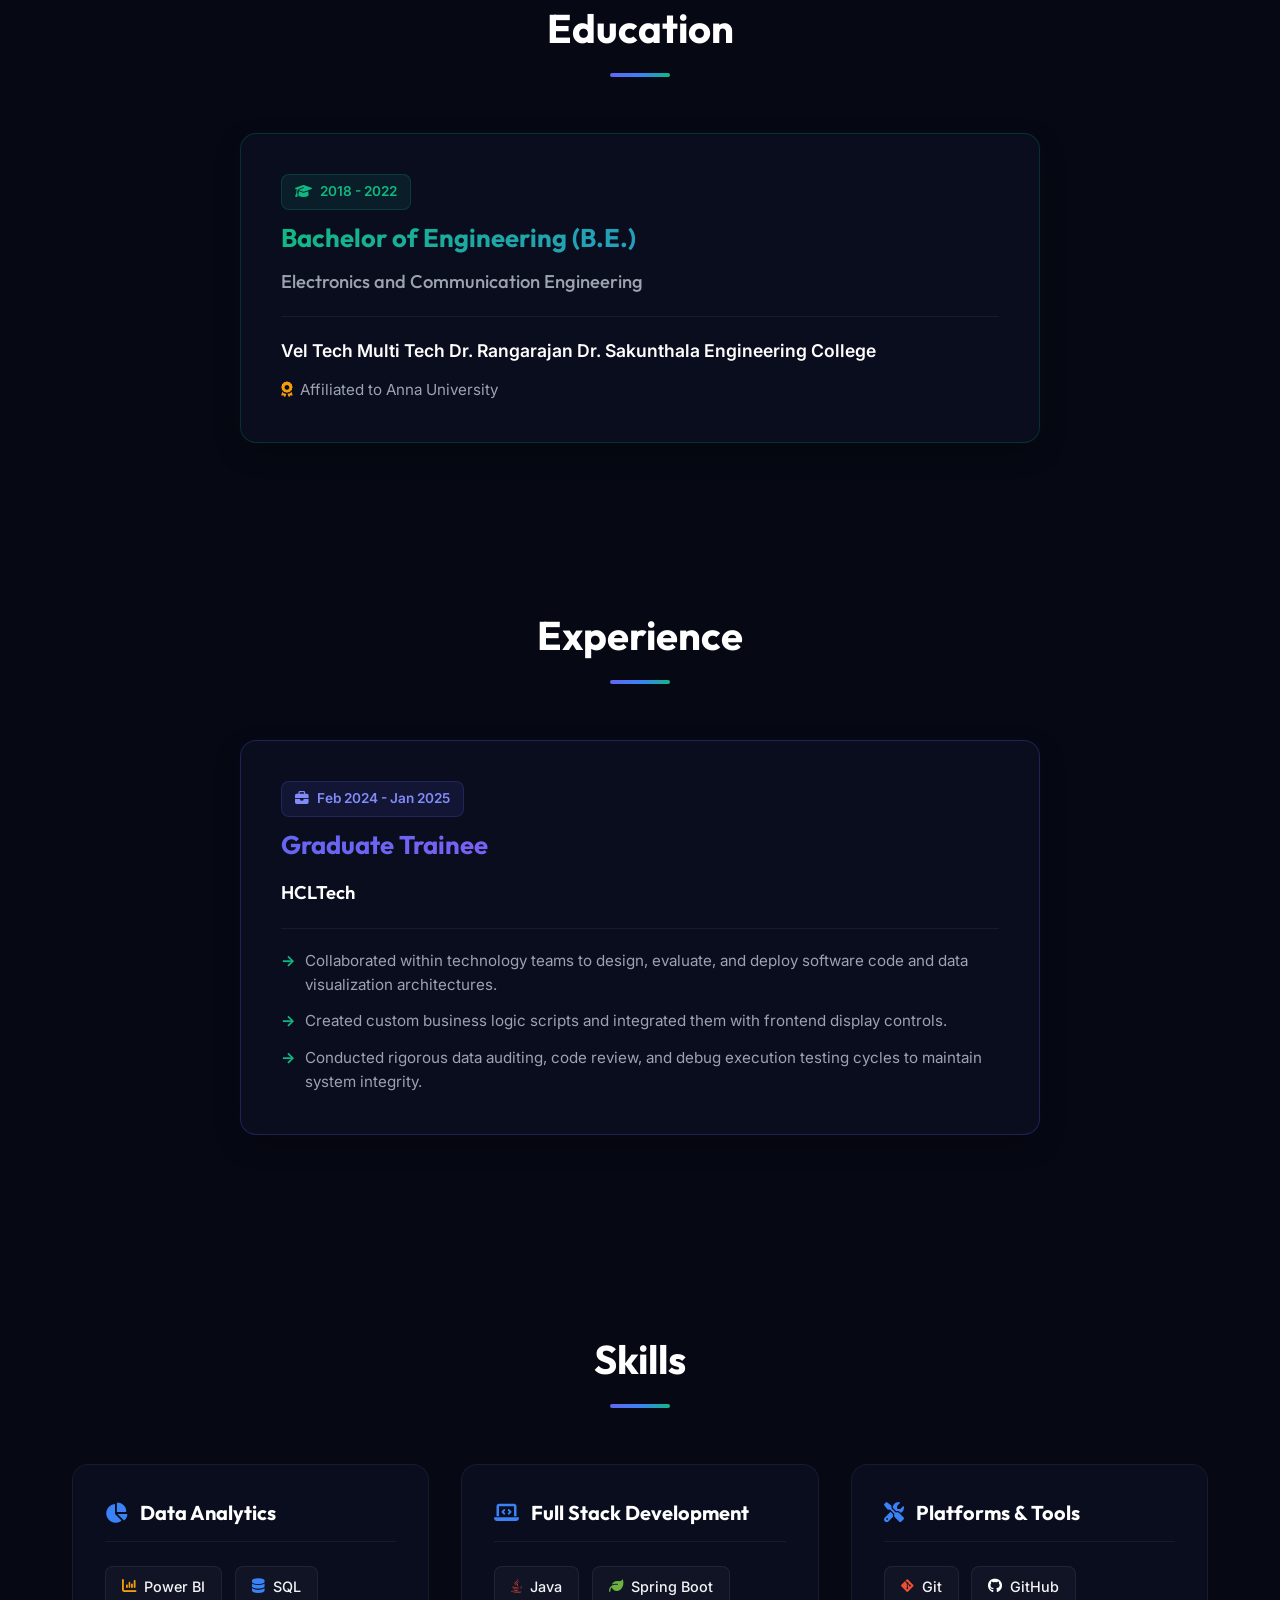
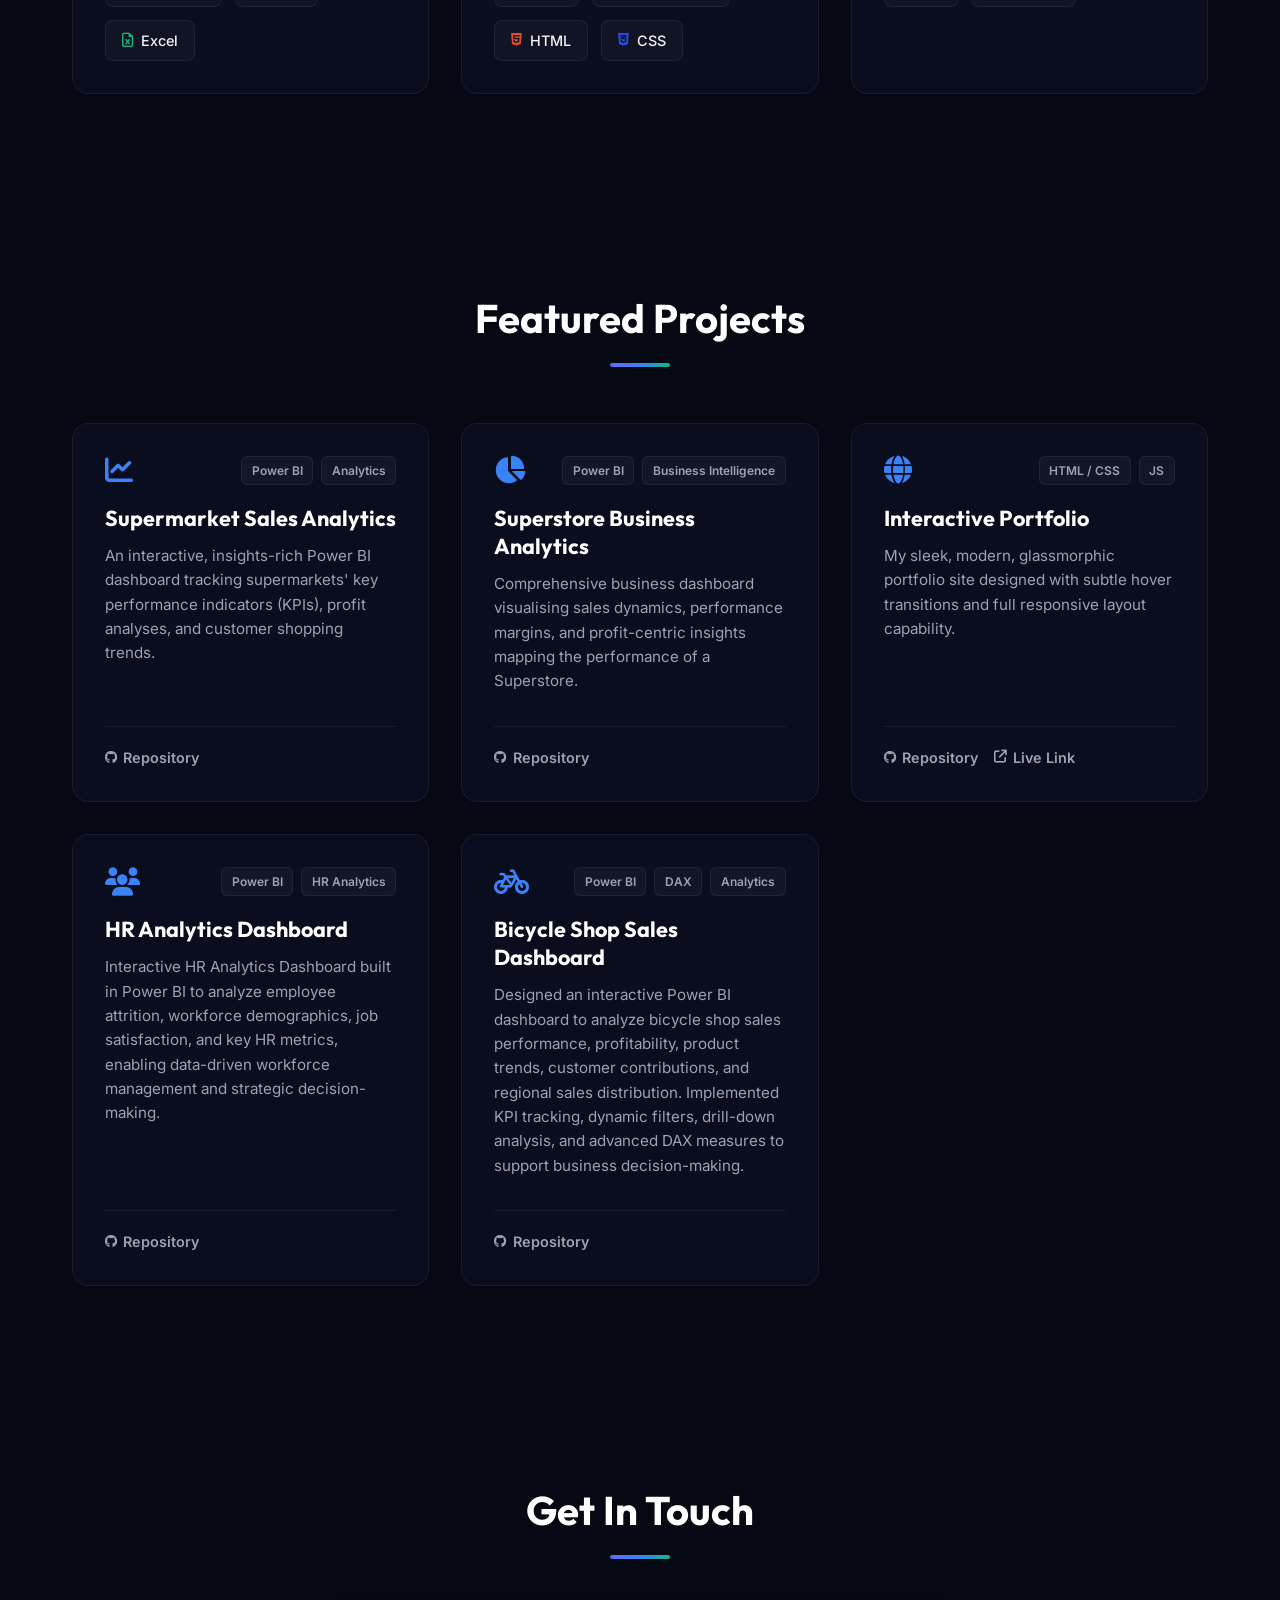
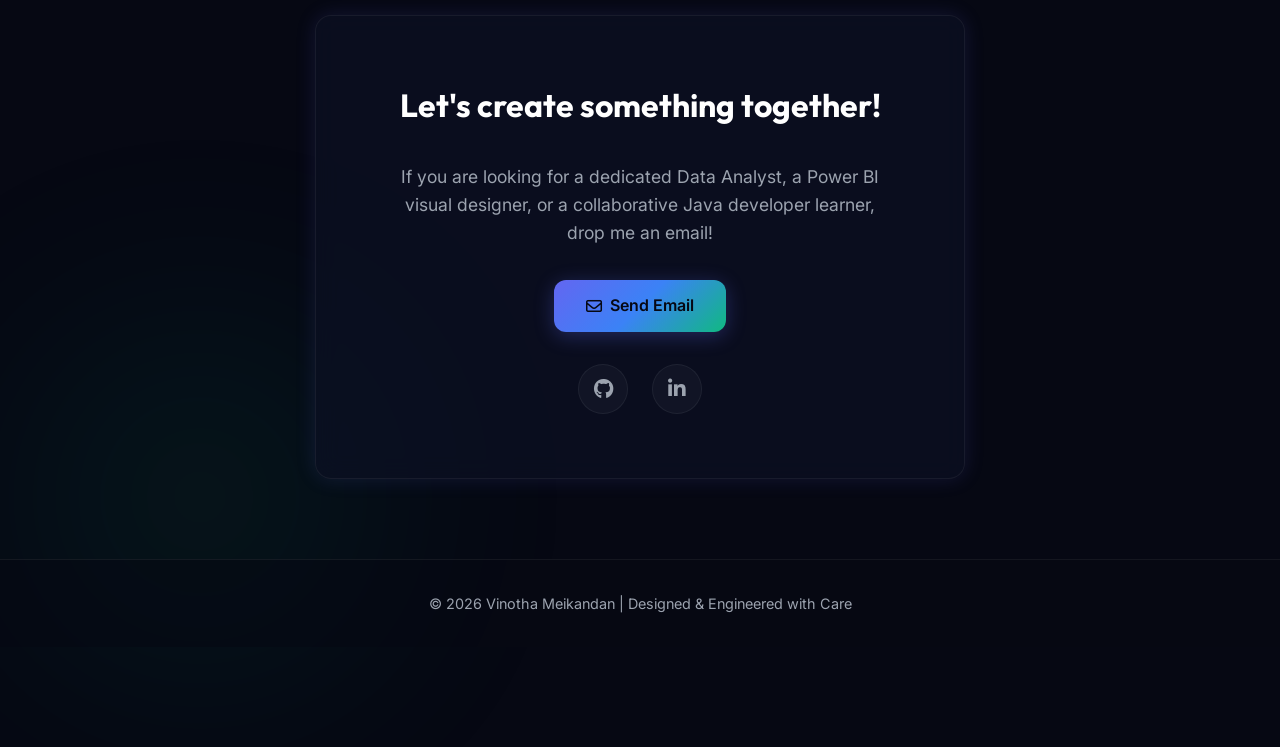
==== commit 1f2e10c2: "project5uploaded" ====
--- a/index.html
+++ b/index.html
@@ -184,9 +184,51 @@
                             </div>
                         </div>
                     </div>
-
-                </div>
-            </div>
+<!-- BICYCLE SHOP DASHBOARD PREVIEW -->
+<div class="dashboard-grid db-content active" id="db-bicycle">
+
+    <div class="db-card">
+        <span>Total Sales</span>
+        <h3>$118.73M <span class="growth">+14%</span></h3>
+    </div>
+
+    <div class="db-card">
+        <span>Profit ($)</span>
+        <h3>$16.89M <span class="growth">+9%</span></h3>
+    </div>
+
+    <div class="db-card">
+        <span>Profit (%)</span>
+        <h3>14.23%</h3>
+    </div>
+
+    <div class="db-card">
+        <span>Units Sold</span>
+        <h3>1.13M</h3>
+    </div>
+
+    <div class="db-card full-width">
+        <span>Monthly Sales Trend</span>
+
+        <div class="chart-container">
+            <span class="chart-bar" style="height:55%"></span>
+            <span class="chart-bar" style="height:35%"></span>
+            <span class="chart-bar" style="height:45%"></span>
+            <span class="chart-bar" style="height:60%"></span>
+            <span class="chart-bar" style="height:62%"></span>
+            <span class="chart-bar" style="height:58%"></span>
+            <span class="chart-bar" style="height:75%"></span>
+            <span class="chart-bar" style="height:63%"></span>
+            <span class="chart-bar" style="height:50%"></span>
+            <span class="chart-bar" style="height:35%"></span>
+            <span class="chart-bar" style="height:42%"></span>
+            <span class="chart-bar" style="height:65%"></span>
+        </div>
+    </div>
+</div>
+                </div>
+            </div>
+        </div>
         </section>
 
         <!-- About Section -->
@@ -371,7 +413,41 @@
                             <i class="fa-brands fa-github"></i> Repository
                         </a>
                     </div>
-                </div>
+                      <!-- Project 4 -->
+                </div><div class="project-card glass-card">
+
+    <div>
+        <div class="project-meta">
+            <i class="fa-solid fa-bicycle project-icon"></i>
+
+            <div class="project-tags">
+                <span class="tag">Power BI</span>
+                <span class="tag">DAX</span>
+                <span class="tag">Analytics</span>
+            </div>
+        </div>
+
+        <h3>Bicycle Shop Sales Dashboard</h3>
+
+        <p>
+            Designed an interactive Power BI dashboard to analyze
+            bicycle shop sales performance, profitability,
+            product trends, customer contributions,
+            and regional sales distribution.
+            Implemented KPI tracking, dynamic filters,
+            drill-down analysis, and advanced DAX measures
+            to support business decision-making.
+        </p>
+    </div>
+
+    <div class="project-links">
+        <a href="https://github.com/VinothaMeikandan/Sales-Dashboard-Bicycle-"
+           target="_blank">
+            <i class="fa-brands fa-github"></i> Repository
+        </a>
+    </div>
+
+</div>
             </div>
         </section>
 
--- a/style.css
+++ b/style.css
@@ -1027,3 +1027,18 @@
         width: 100%;
     }
 }
+/* Custom Stroke Progress Overrides for Dashboard Gauges */
+#db-supermarket .circle-progress {
+    stroke-dasharray: 4.76, 100;
+    stroke: var(--accent-green);
+}
+
+#db-superstore .circle-progress {
+    stroke-dasharray: 12.47, 100;
+    stroke: var(--accent-purple);
+}
+
+#db-hr .circle-progress {
+    stroke-dasharray: 16.1, 100;
+    stroke: #ef4444; /* Standard Red for high-attrition visibility */
+}
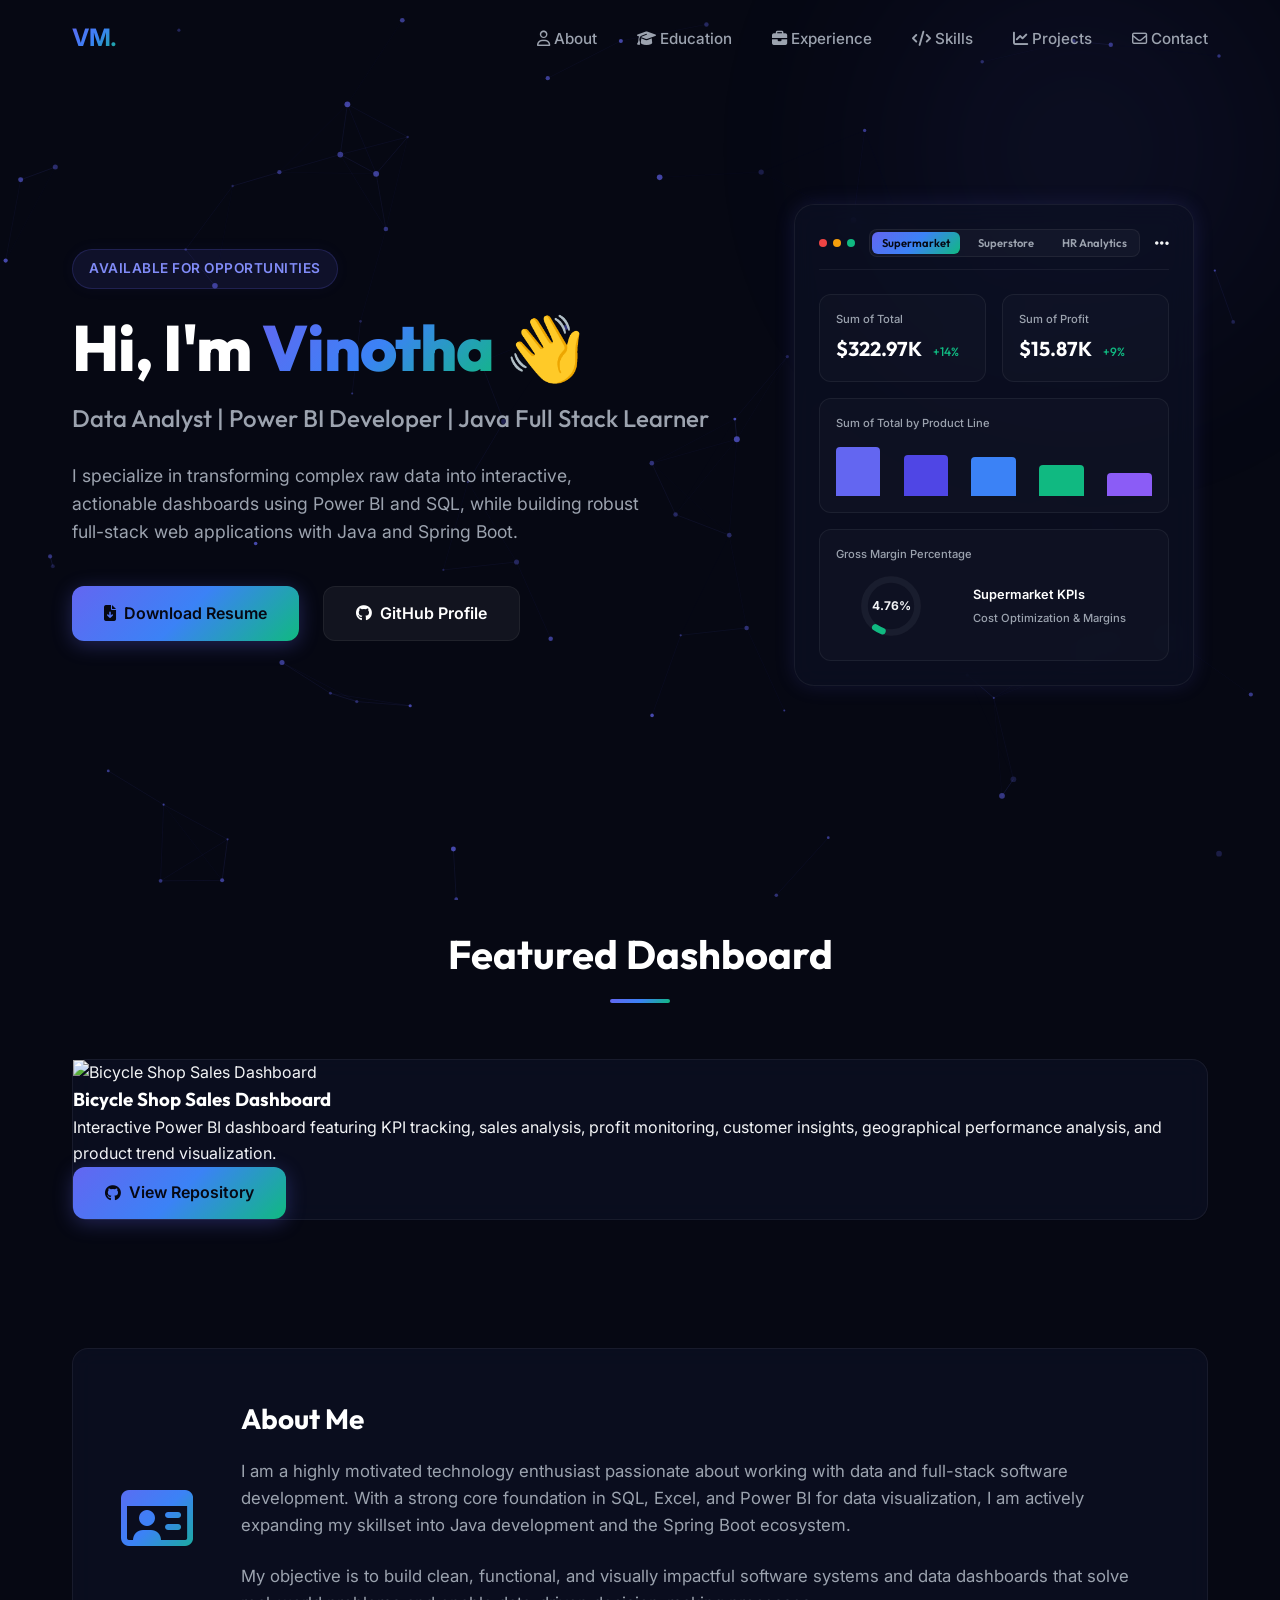
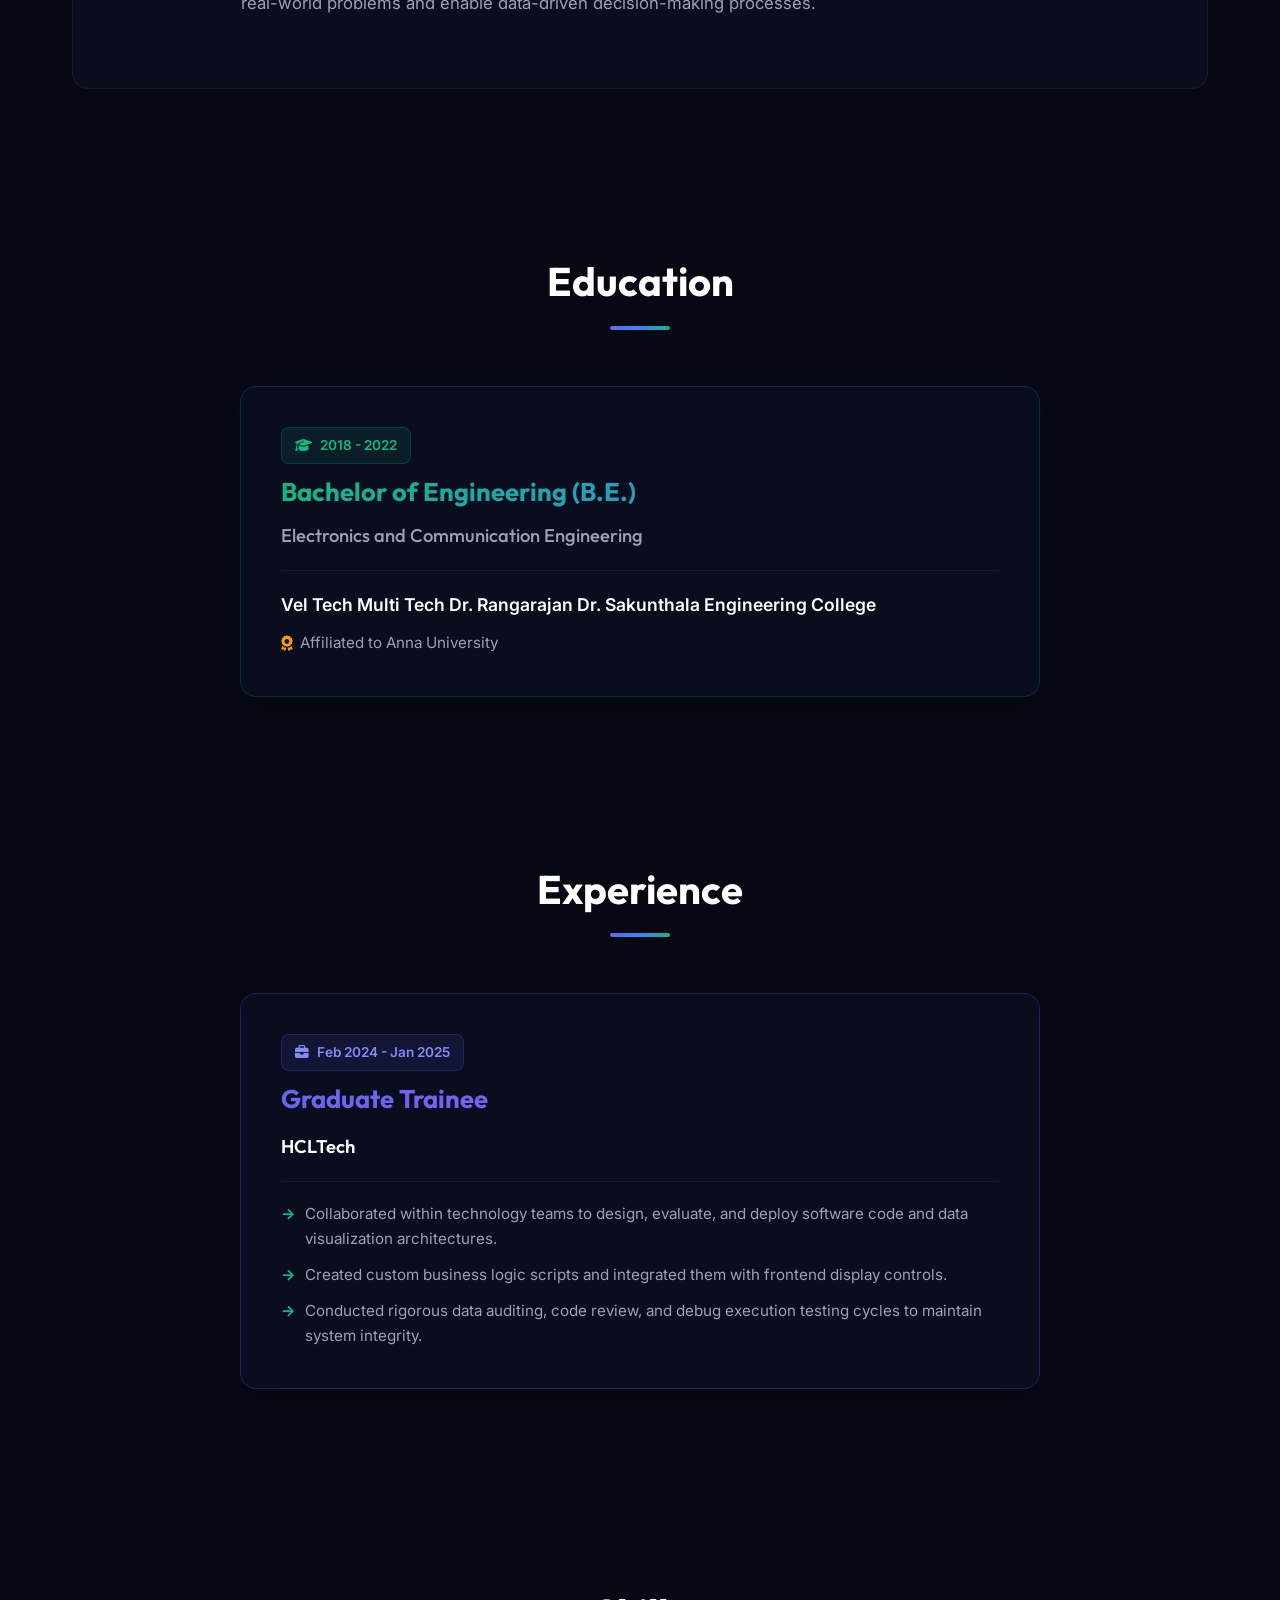
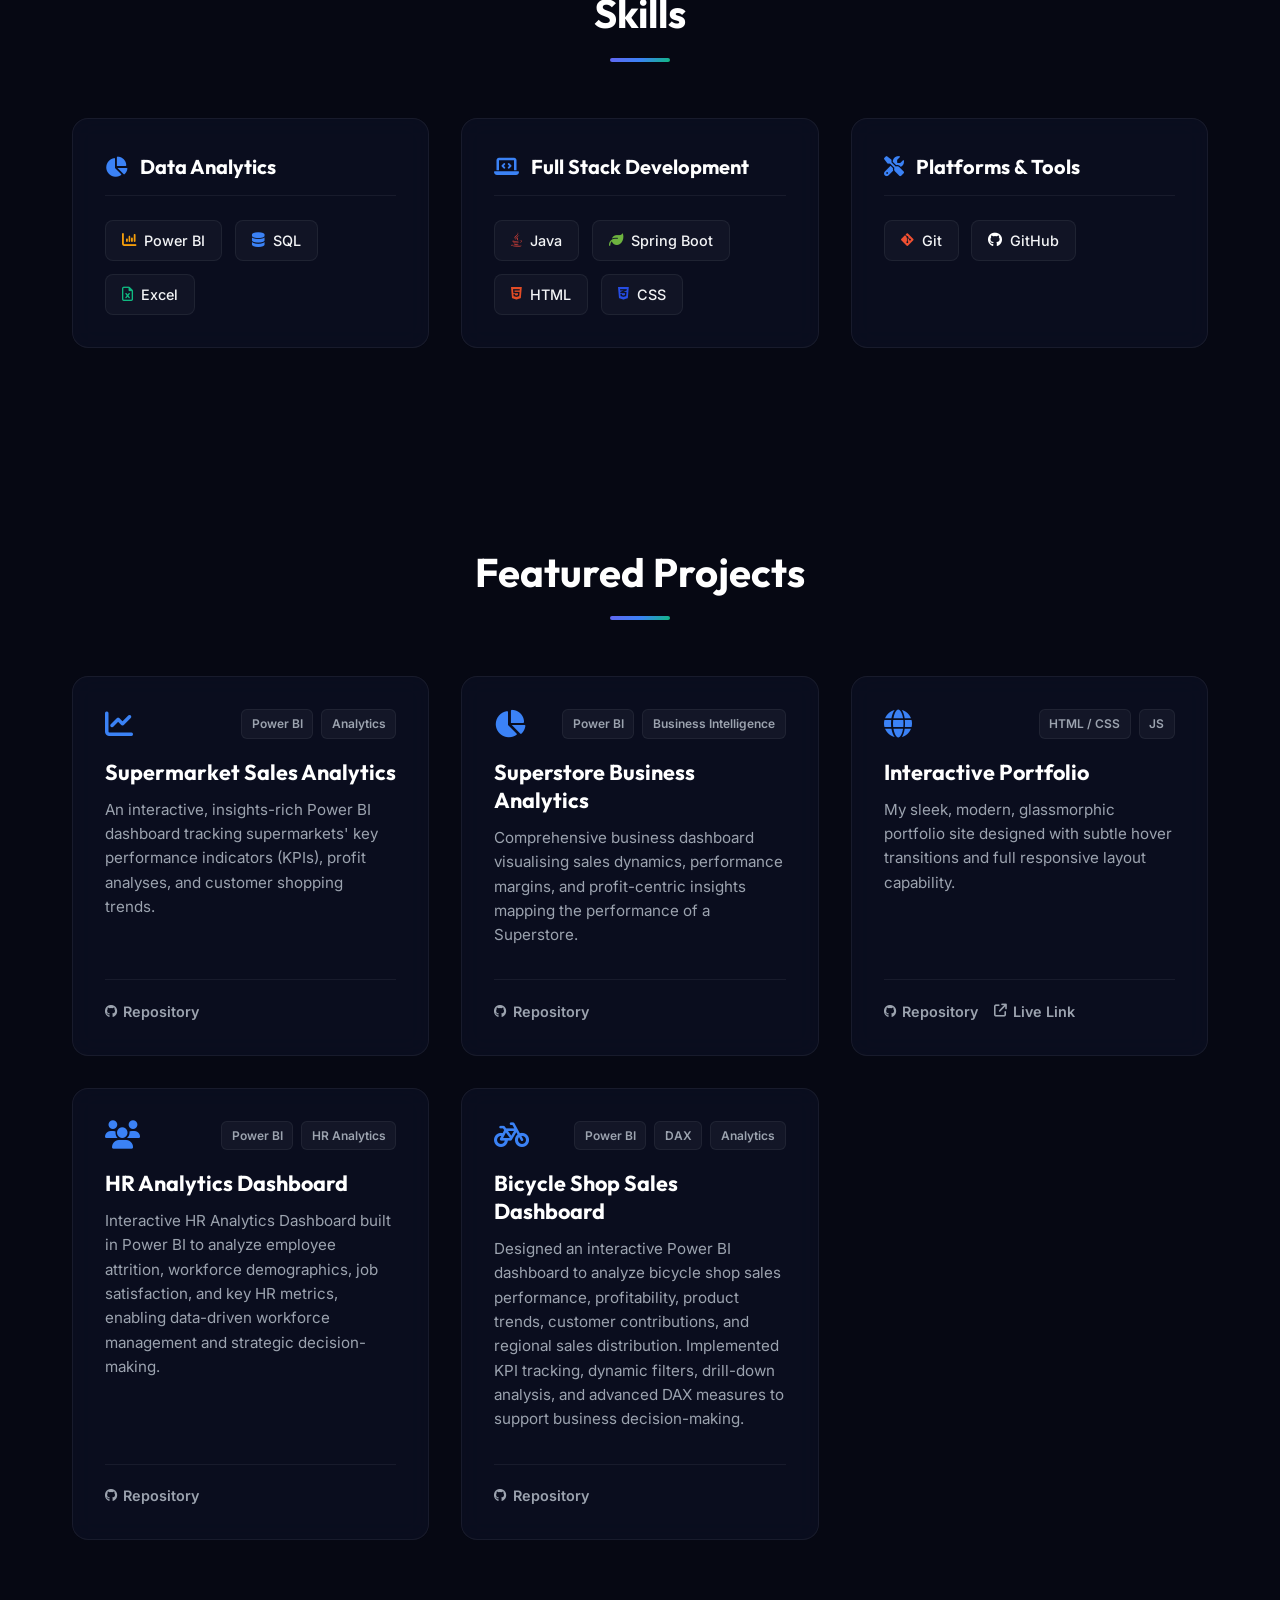
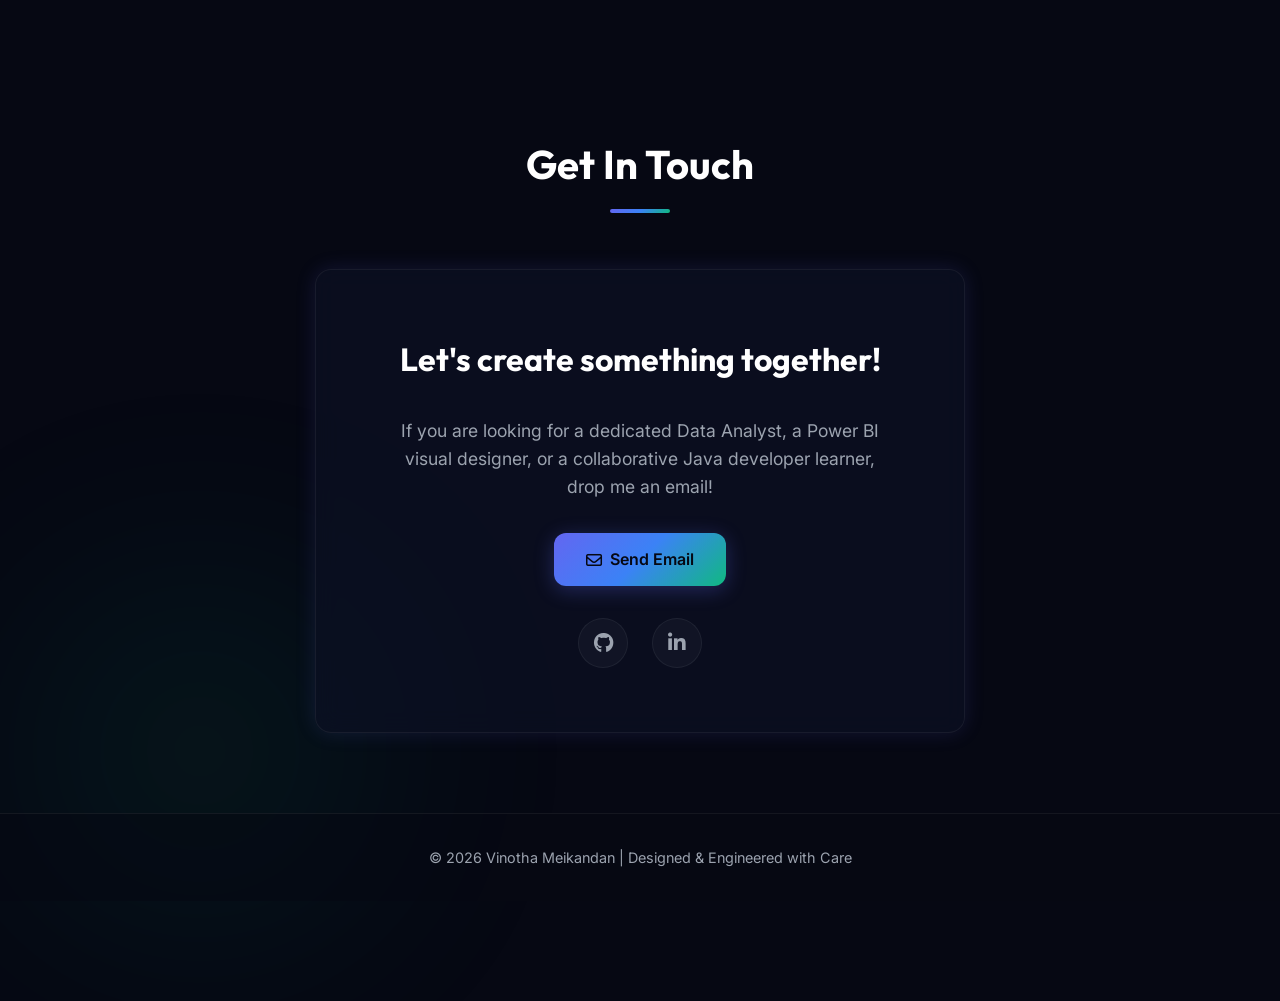
==== commit 9f2200a8: "Update index.htmlp5d" ====
--- a/index.html
+++ b/index.html
@@ -183,53 +183,42 @@
                                 </div>
                             </div>
                         </div>
-                    </div>
-<!-- BICYCLE SHOP DASHBOARD PREVIEW -->
-<div class="dashboard-grid db-content active" id="db-bicycle">
-
-    <div class="db-card">
-        <span>Total Sales</span>
-        <h3>$118.73M <span class="growth">+14%</span></h3>
+                    </div>  </div>
+
     </div>
-
-    <div class="db-card">
-        <span>Profit ($)</span>
-        <h3>$16.89M <span class="growth">+9%</span></h3>
+                    </section>
+                
+<section id="dashboard-showcase" class="reveal">
+
+    <h2>Featured Dashboard</h2>
+
+    <div class="dashboard-preview glass-card">
+
+        <img
+            src="https://github.com/user-attachments/assets/b6d45b32-bbb8-4d0f-bfe3-ced89e2e7583"
+            alt="Bicycle Shop Sales Dashboard">
+
+        <div class="preview-info">
+            <h3>Bicycle Shop Sales Dashboard</h3>
+
+            <p>
+                Interactive Power BI dashboard featuring KPI tracking,
+                sales analysis, profit monitoring, customer insights,
+                geographical performance analysis, and product trend visualization.
+            </p>
+
+            <a href="https://github.com/VinothaMeikandan/Sales-Dashboard-Bicycle-"
+               target="_blank"
+               class="btn">
+                <i class="fa-brands fa-github"></i>
+                View Repository
+            </a>
+
+        </div>
+
     </div>
 
-    <div class="db-card">
-        <span>Profit (%)</span>
-        <h3>14.23%</h3>
-    </div>
-
-    <div class="db-card">
-        <span>Units Sold</span>
-        <h3>1.13M</h3>
-    </div>
-
-    <div class="db-card full-width">
-        <span>Monthly Sales Trend</span>
-
-        <div class="chart-container">
-            <span class="chart-bar" style="height:55%"></span>
-            <span class="chart-bar" style="height:35%"></span>
-            <span class="chart-bar" style="height:45%"></span>
-            <span class="chart-bar" style="height:60%"></span>
-            <span class="chart-bar" style="height:62%"></span>
-            <span class="chart-bar" style="height:58%"></span>
-            <span class="chart-bar" style="height:75%"></span>
-            <span class="chart-bar" style="height:63%"></span>
-            <span class="chart-bar" style="height:50%"></span>
-            <span class="chart-bar" style="height:35%"></span>
-            <span class="chart-bar" style="height:42%"></span>
-            <span class="chart-bar" style="height:65%"></span>
-        </div>
-    </div>
-</div>
-                </div>
-            </div>
-        </div>
-        </section>
+</section>
 
         <!-- About Section -->
         <section id="about" class="reveal">
@@ -413,7 +402,7 @@
                             <i class="fa-brands fa-github"></i> Repository
                         </a>
                     </div>
-                      <!-- Project 4 -->
+                      <!-- Project 5 -->
                 </div><div class="project-card glass-card">
 
     <div>
--- a/style.css
+++ b/style.css
@@ -1042,3 +1042,39 @@
     stroke-dasharray: 16.1, 100;
     stroke: #ef4444; /* Standard Red for high-attrition visibility */
 }
+/* Mobile Dashboard Fix */
+@media (max-width: 768px) {
+
+    .dashboard-mockup {
+        max-width: 100%;
+        height: auto;
+        overflow: visible;
+    }
+
+    .dashboard-grid {
+        grid-template-columns: 1fr;
+        gap: 0.8rem;
+    }
+
+    .db-card.full-width {
+        grid-column: span 1;
+    }
+
+    .db-card {
+        min-height: 100px;
+    }
+
+    .chart-container {
+        height: 80px;
+    }
+
+    .dashboard-tabs {
+        flex-wrap: wrap;
+        justify-content: center;
+    }
+
+    .db-tab {
+        font-size: 0.65rem;
+        padding: 6px 8px;
+    }
+}
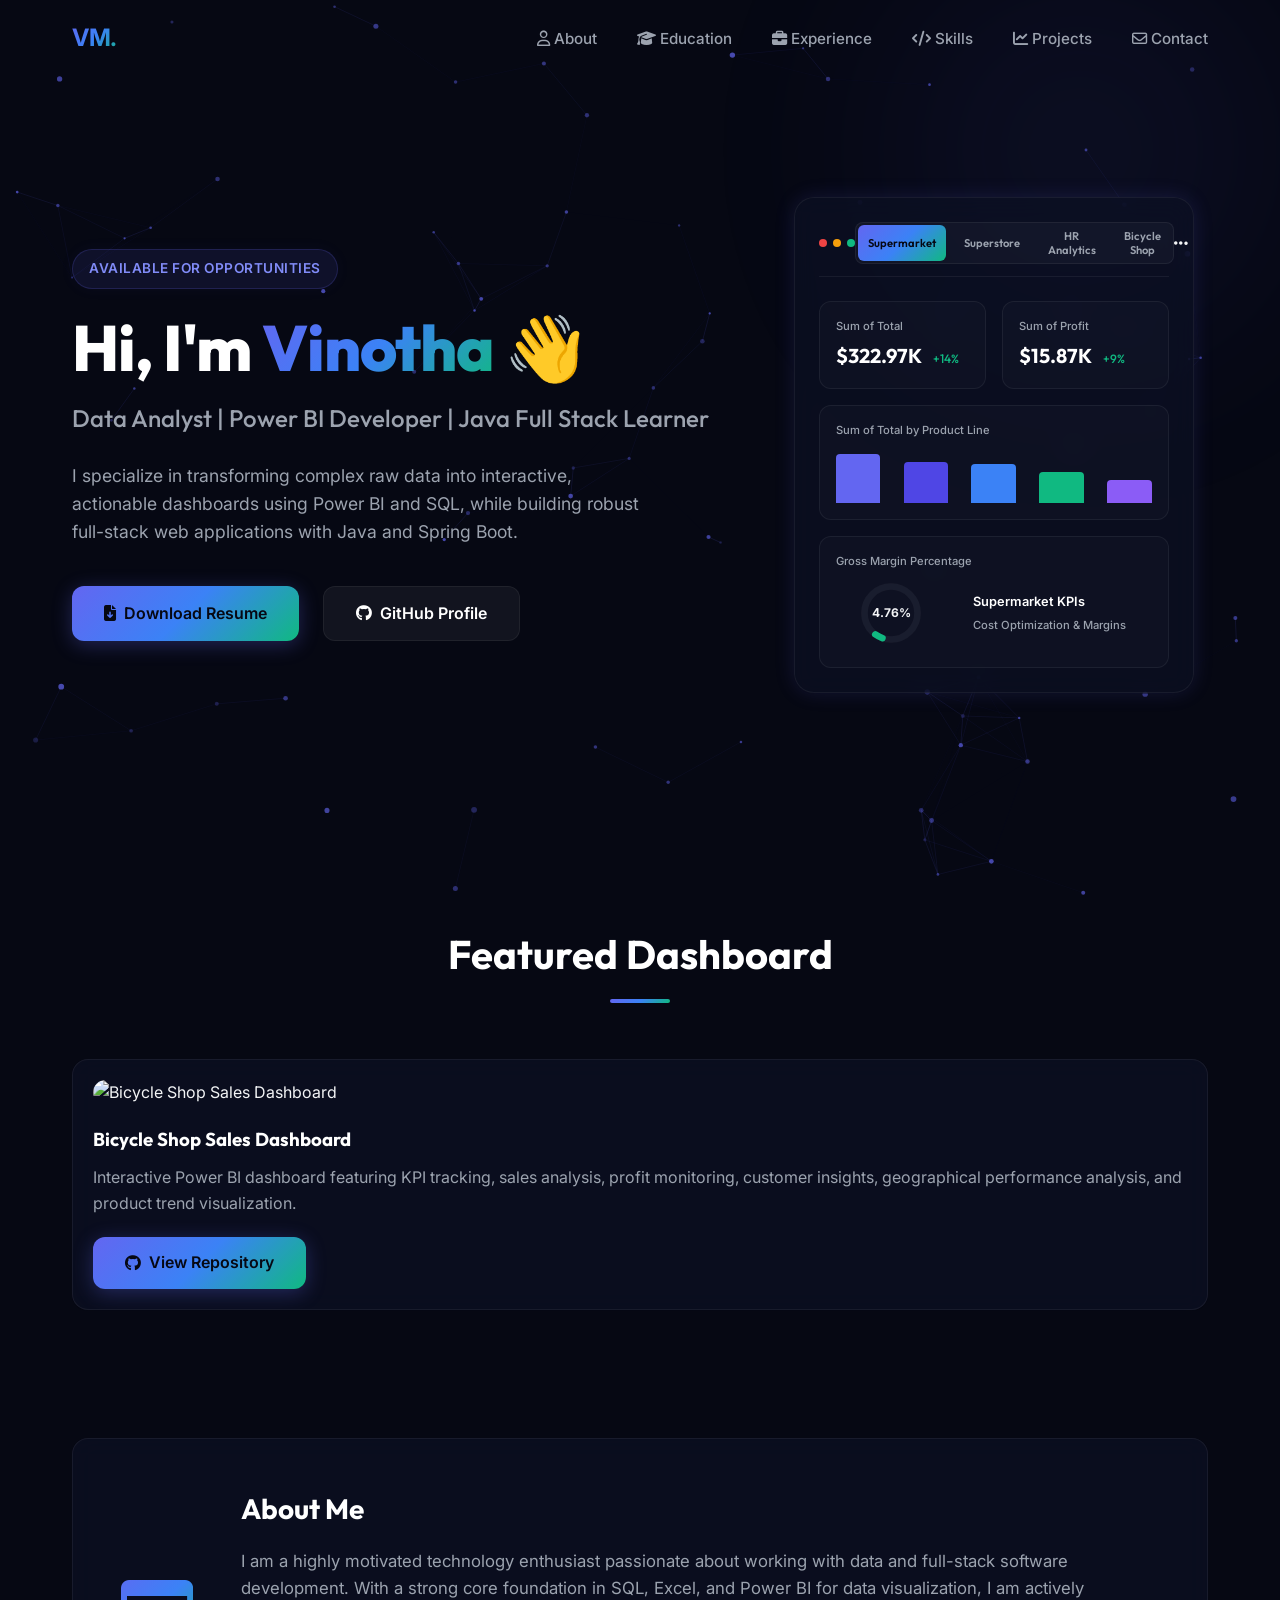
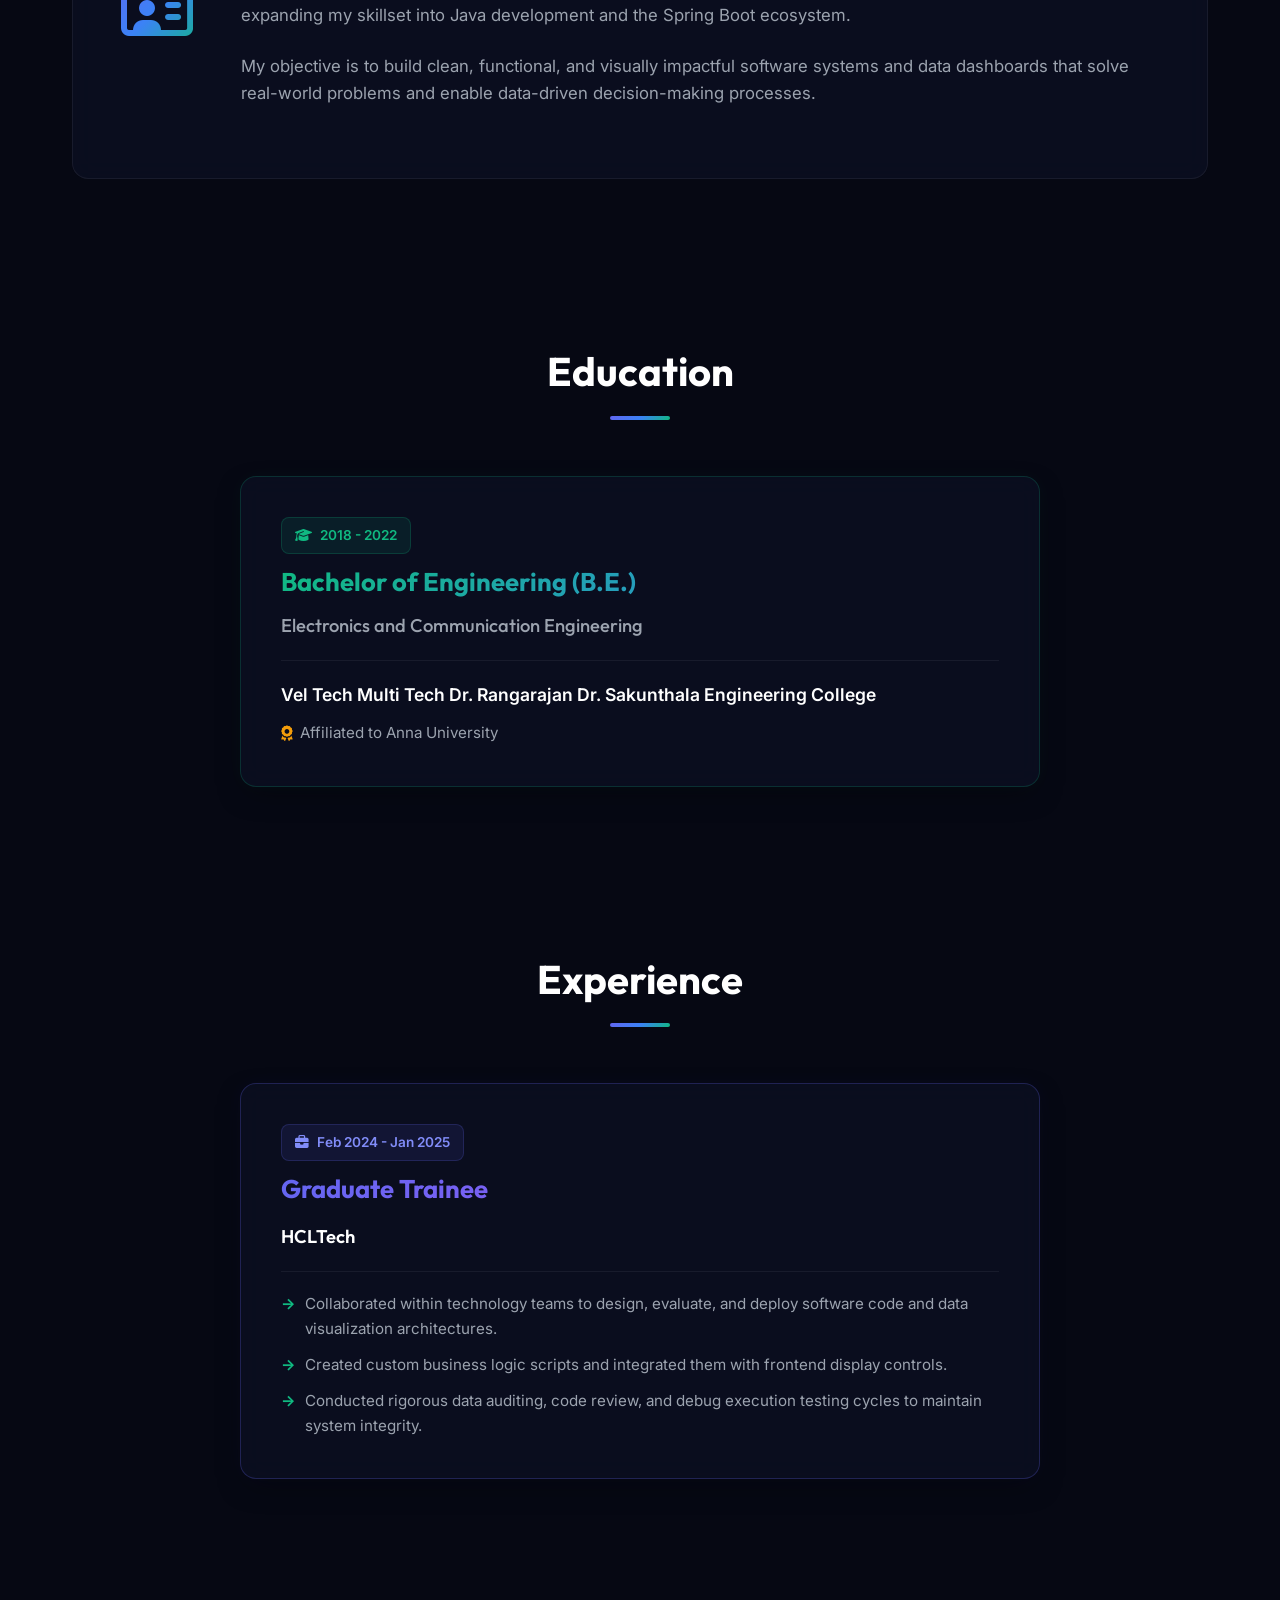
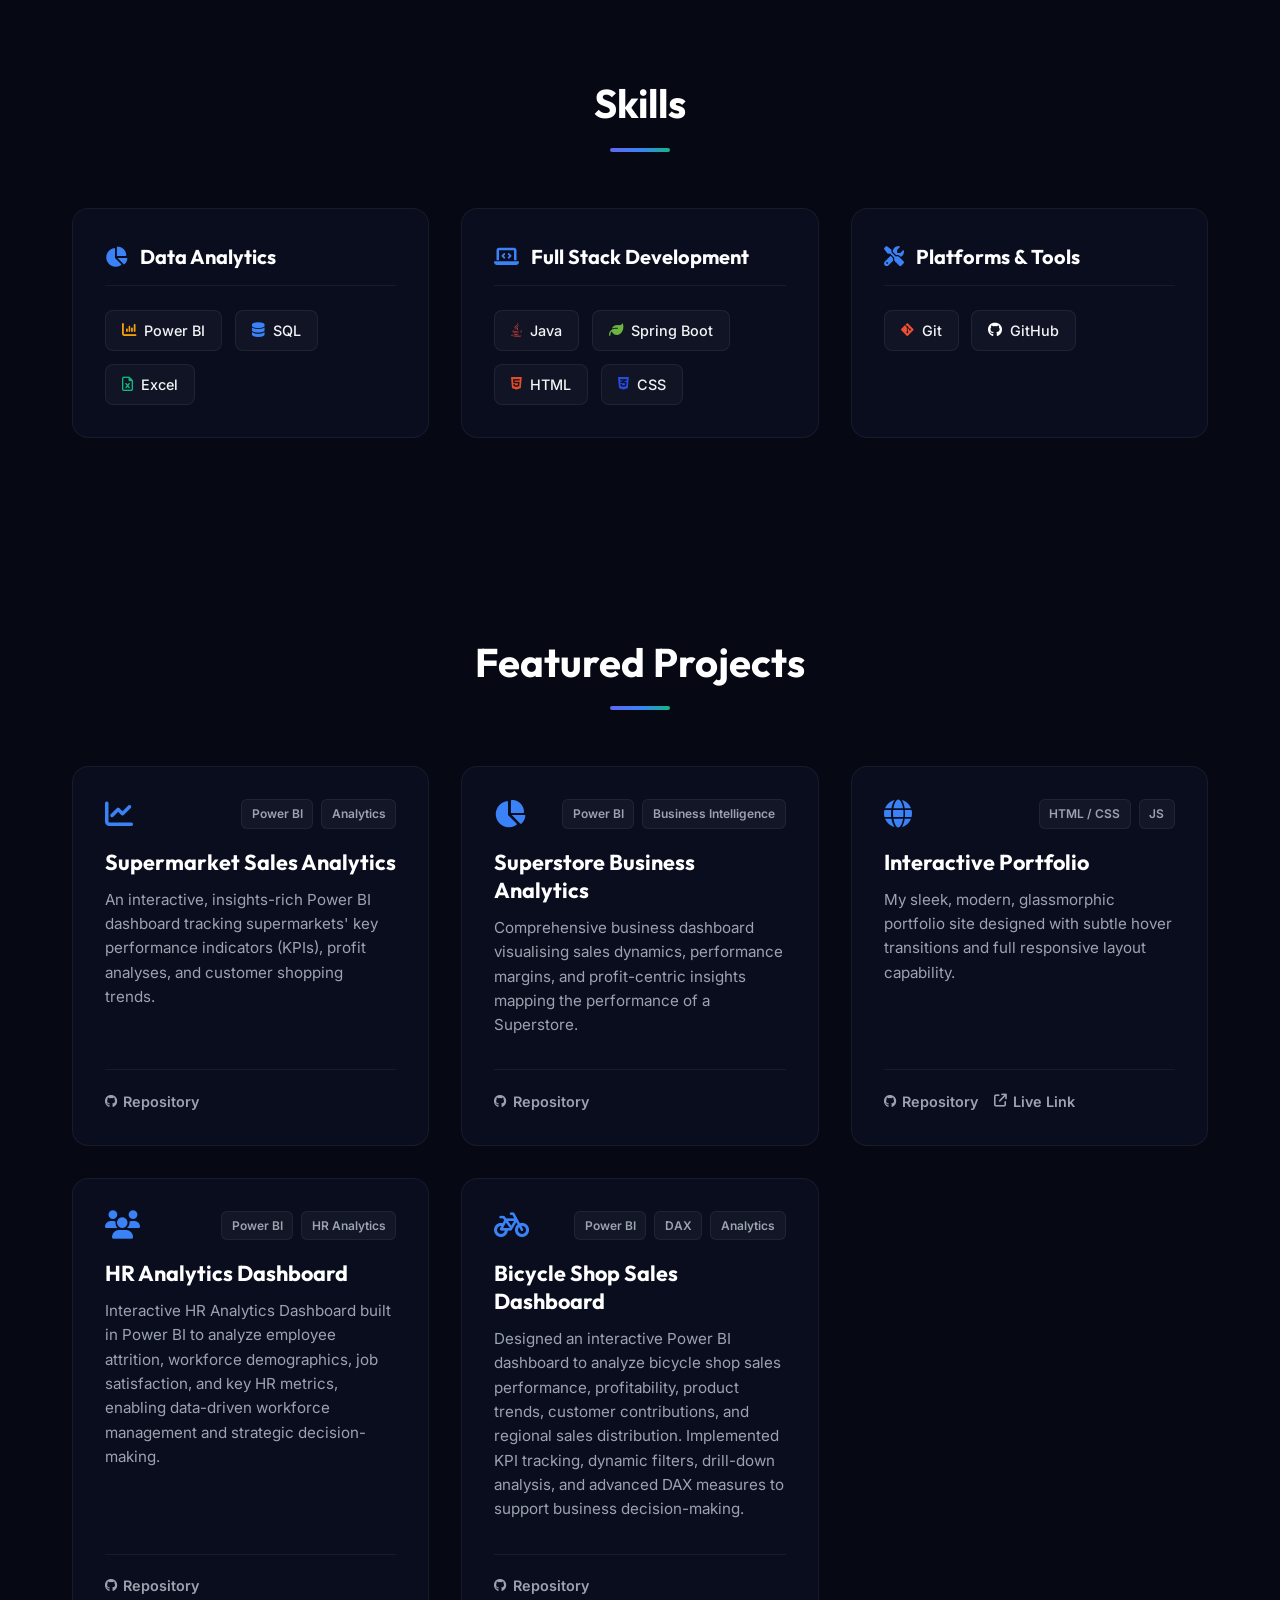
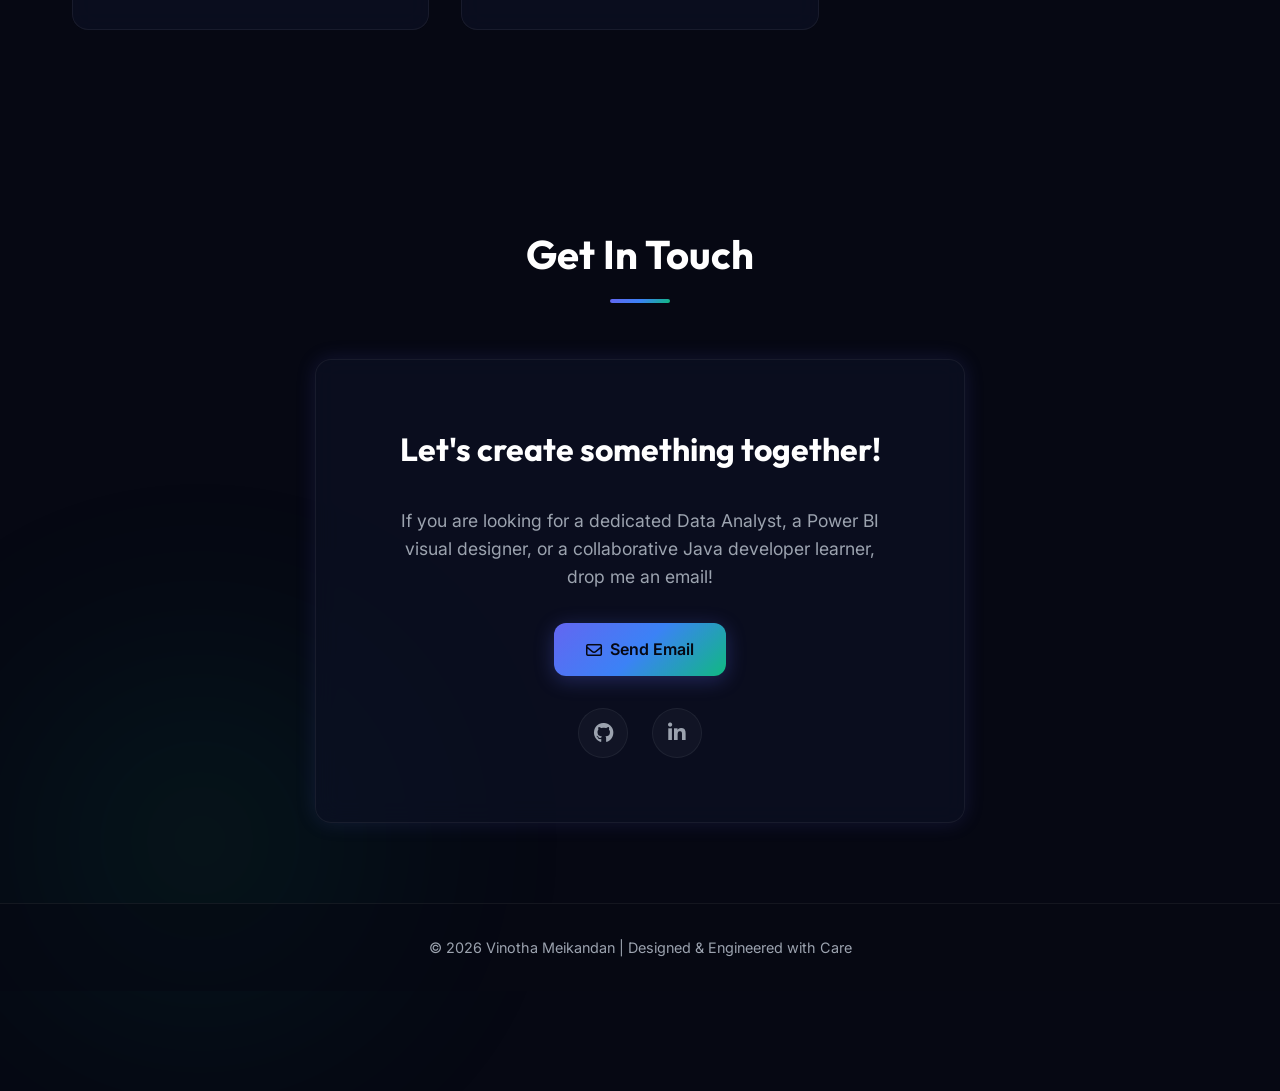
==== commit e996e139: "Update index.htmlbuttonp5" ====
--- a/index.html
+++ b/index.html
@@ -69,6 +69,7 @@
                             <button class="db-tab active" data-target="db-supermarket">Supermarket</button>
                             <button class="db-tab" data-target="db-superstore">Superstore</button>
                             <button class="db-tab" data-target="db-hr">HR Analytics</button>
+                            <button class="db-tab" data-target="db-bicycle">Bicycle Shop</button>
                         </div>
                         <i class="fa-solid fa-ellipsis"></i>
                     </div>
--- a/style.css
+++ b/style.css
@@ -1077,4 +1077,23 @@
         font-size: 0.65rem;
         padding: 6px 8px;
     }
-}
+}.dashboard-preview{
+    padding:20px;
+    overflow:hidden;
+}
+
+.dashboard-preview img{
+    width:100%;
+    border-radius:15px;
+    display:block;
+    margin-bottom:20px;
+}
+
+.preview-info h3{
+    margin-bottom:10px;
+}
+
+.preview-info p{
+    color:var(--text-muted);
+    margin-bottom:20px;
+}
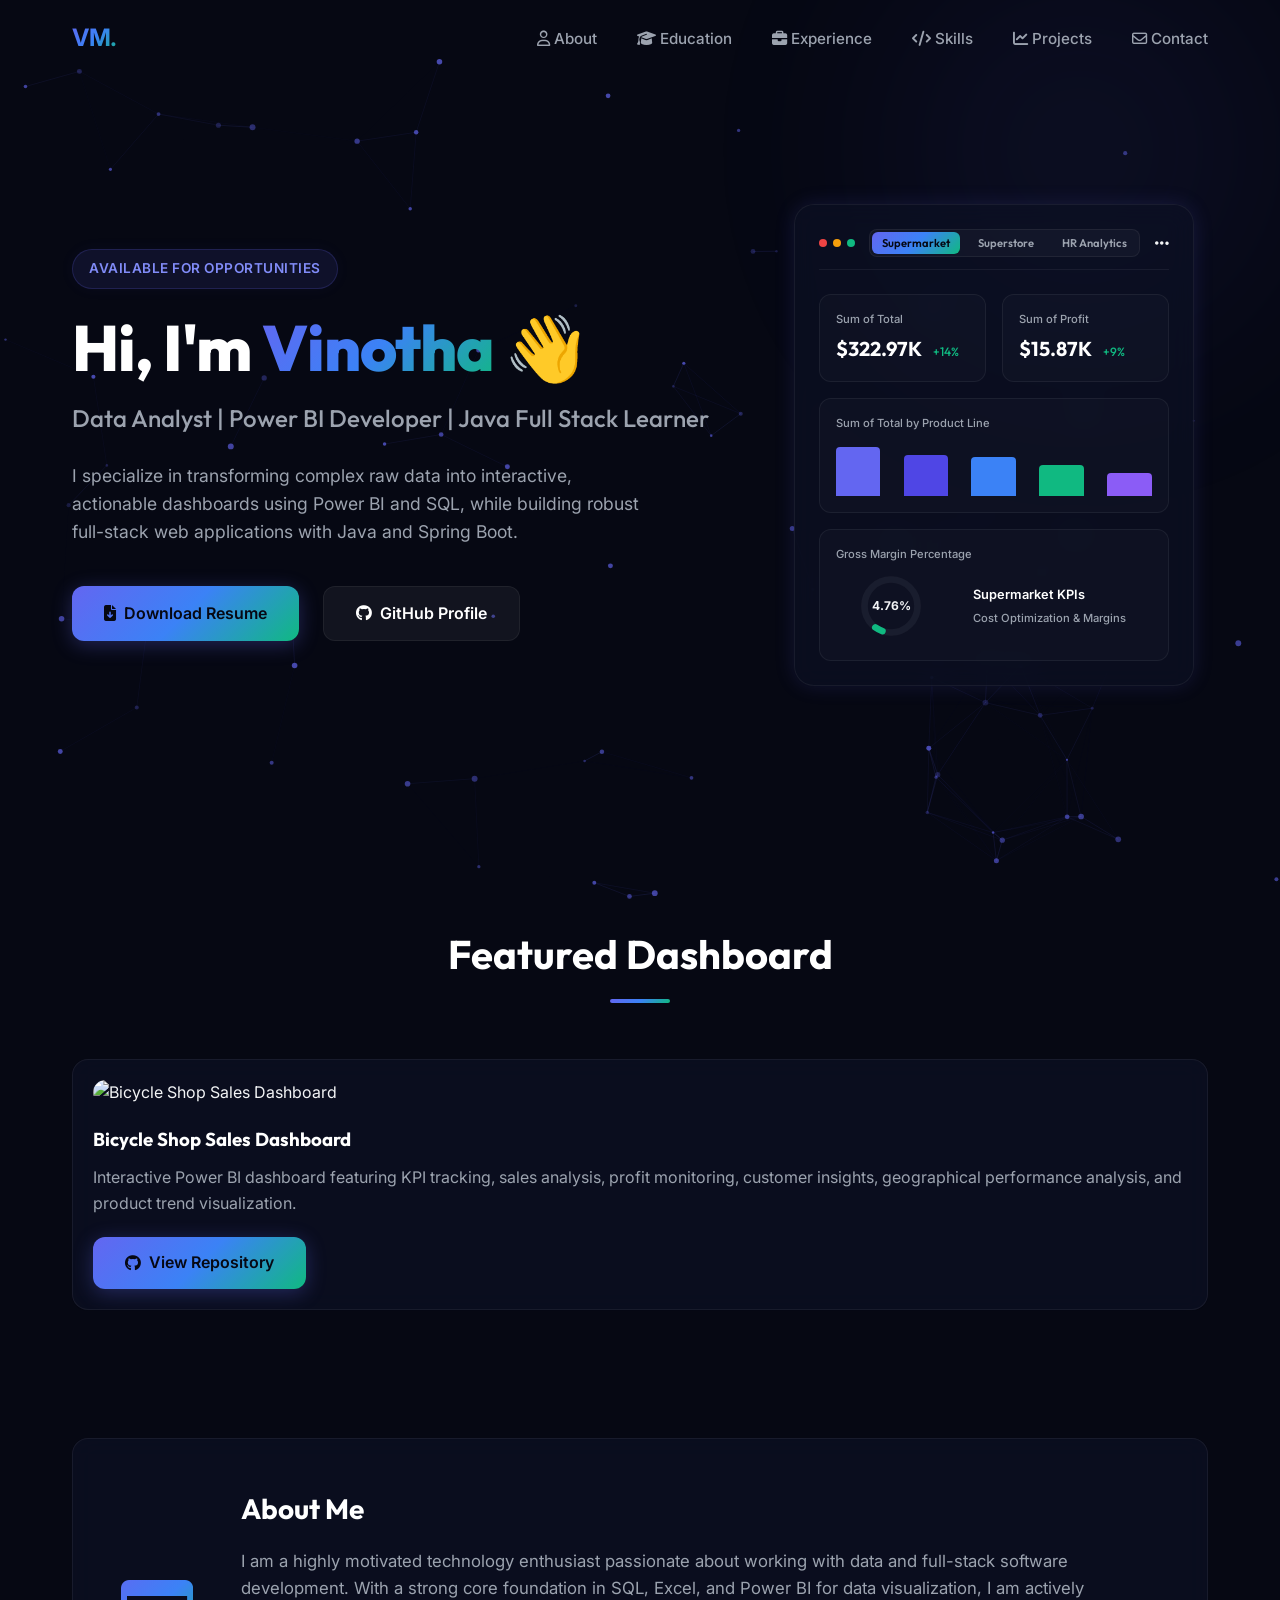
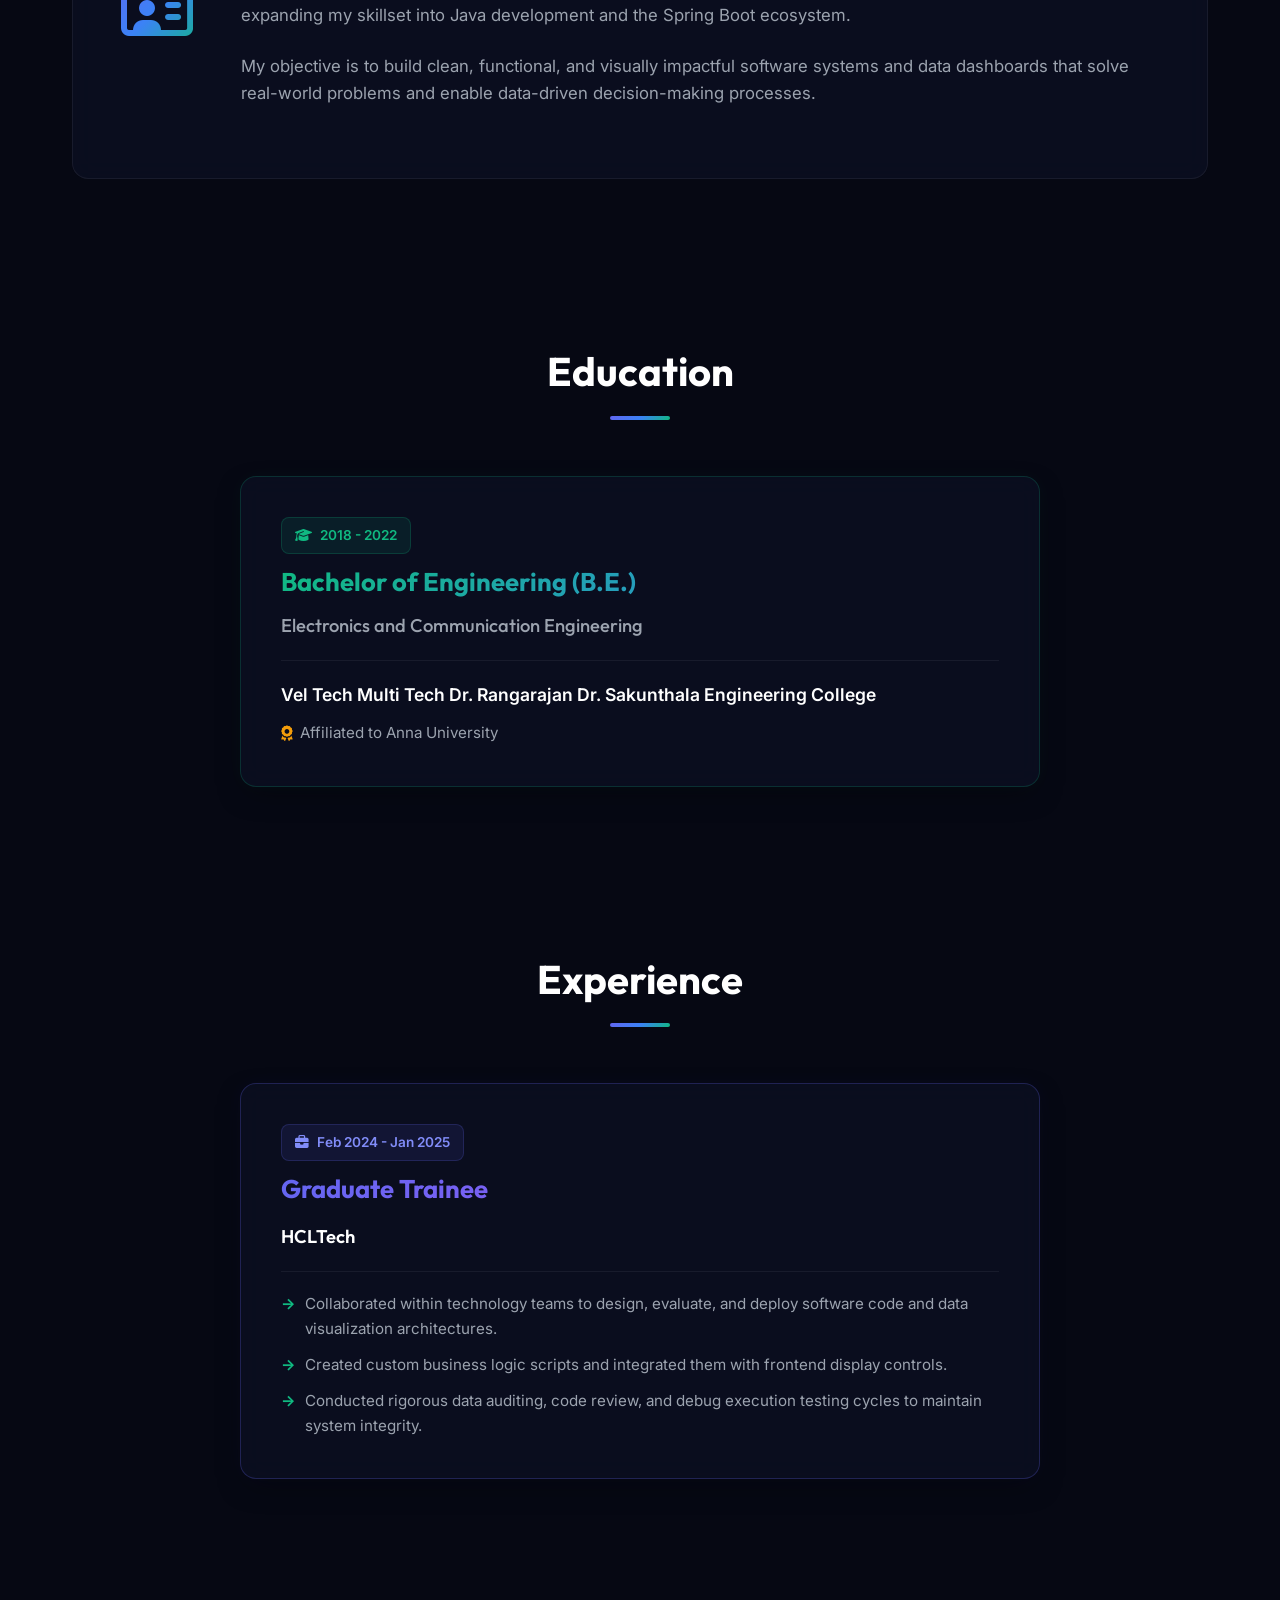
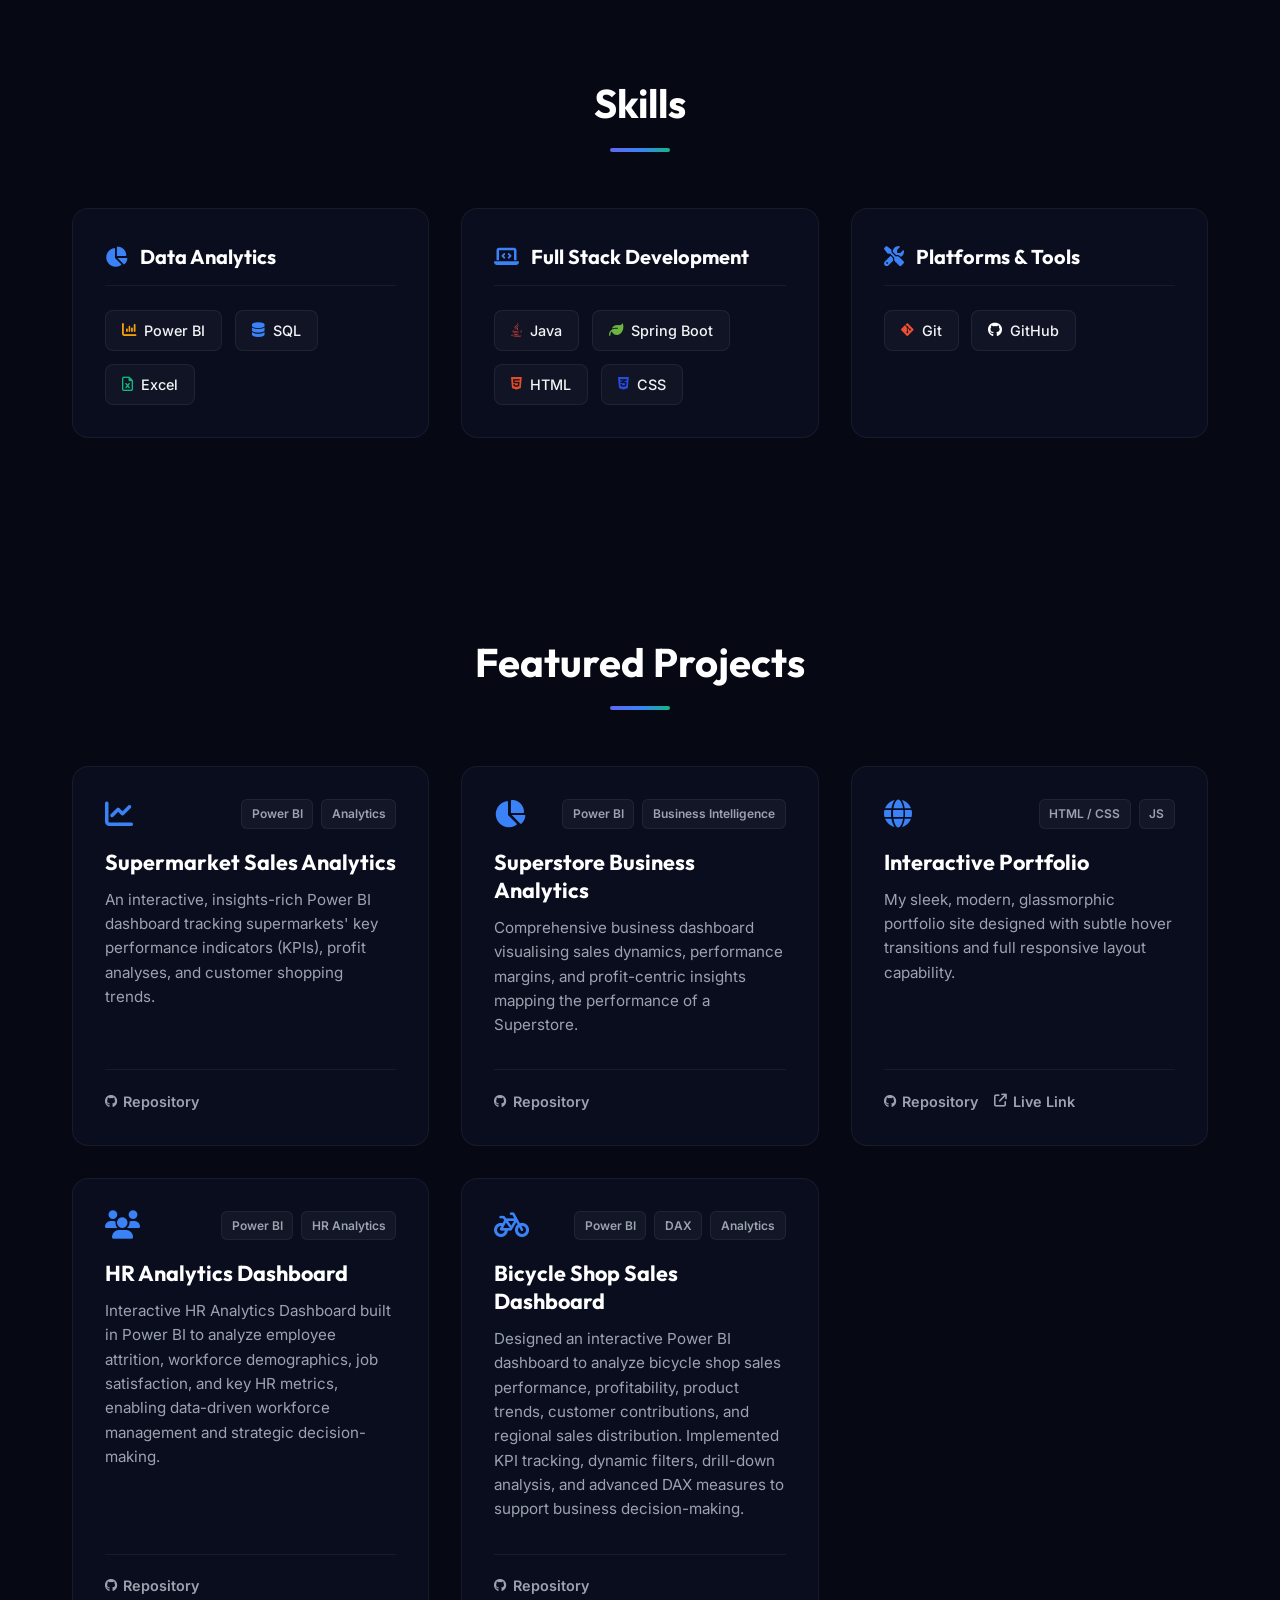
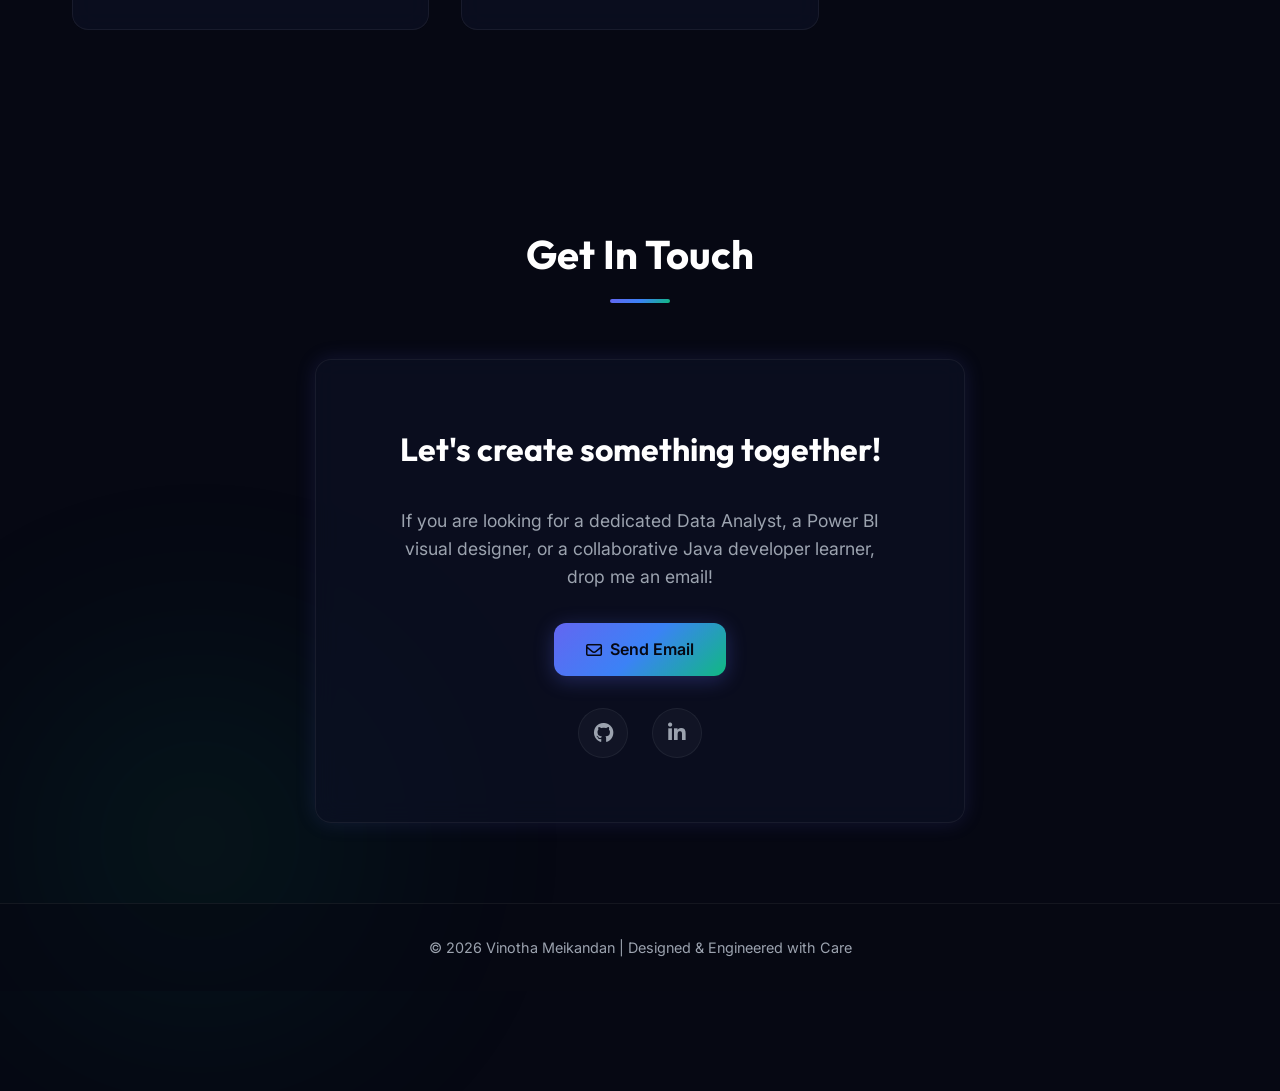
==== commit 25ba54c2: "Update index.html" ====
--- a/index.html
+++ b/index.html
@@ -69,7 +69,6 @@
                             <button class="db-tab active" data-target="db-supermarket">Supermarket</button>
                             <button class="db-tab" data-target="db-superstore">Superstore</button>
                             <button class="db-tab" data-target="db-hr">HR Analytics</button>
-                            <button class="db-tab" data-target="db-bicycle">Bicycle Shop</button>
                         </div>
                         <i class="fa-solid fa-ellipsis"></i>
                     </div>
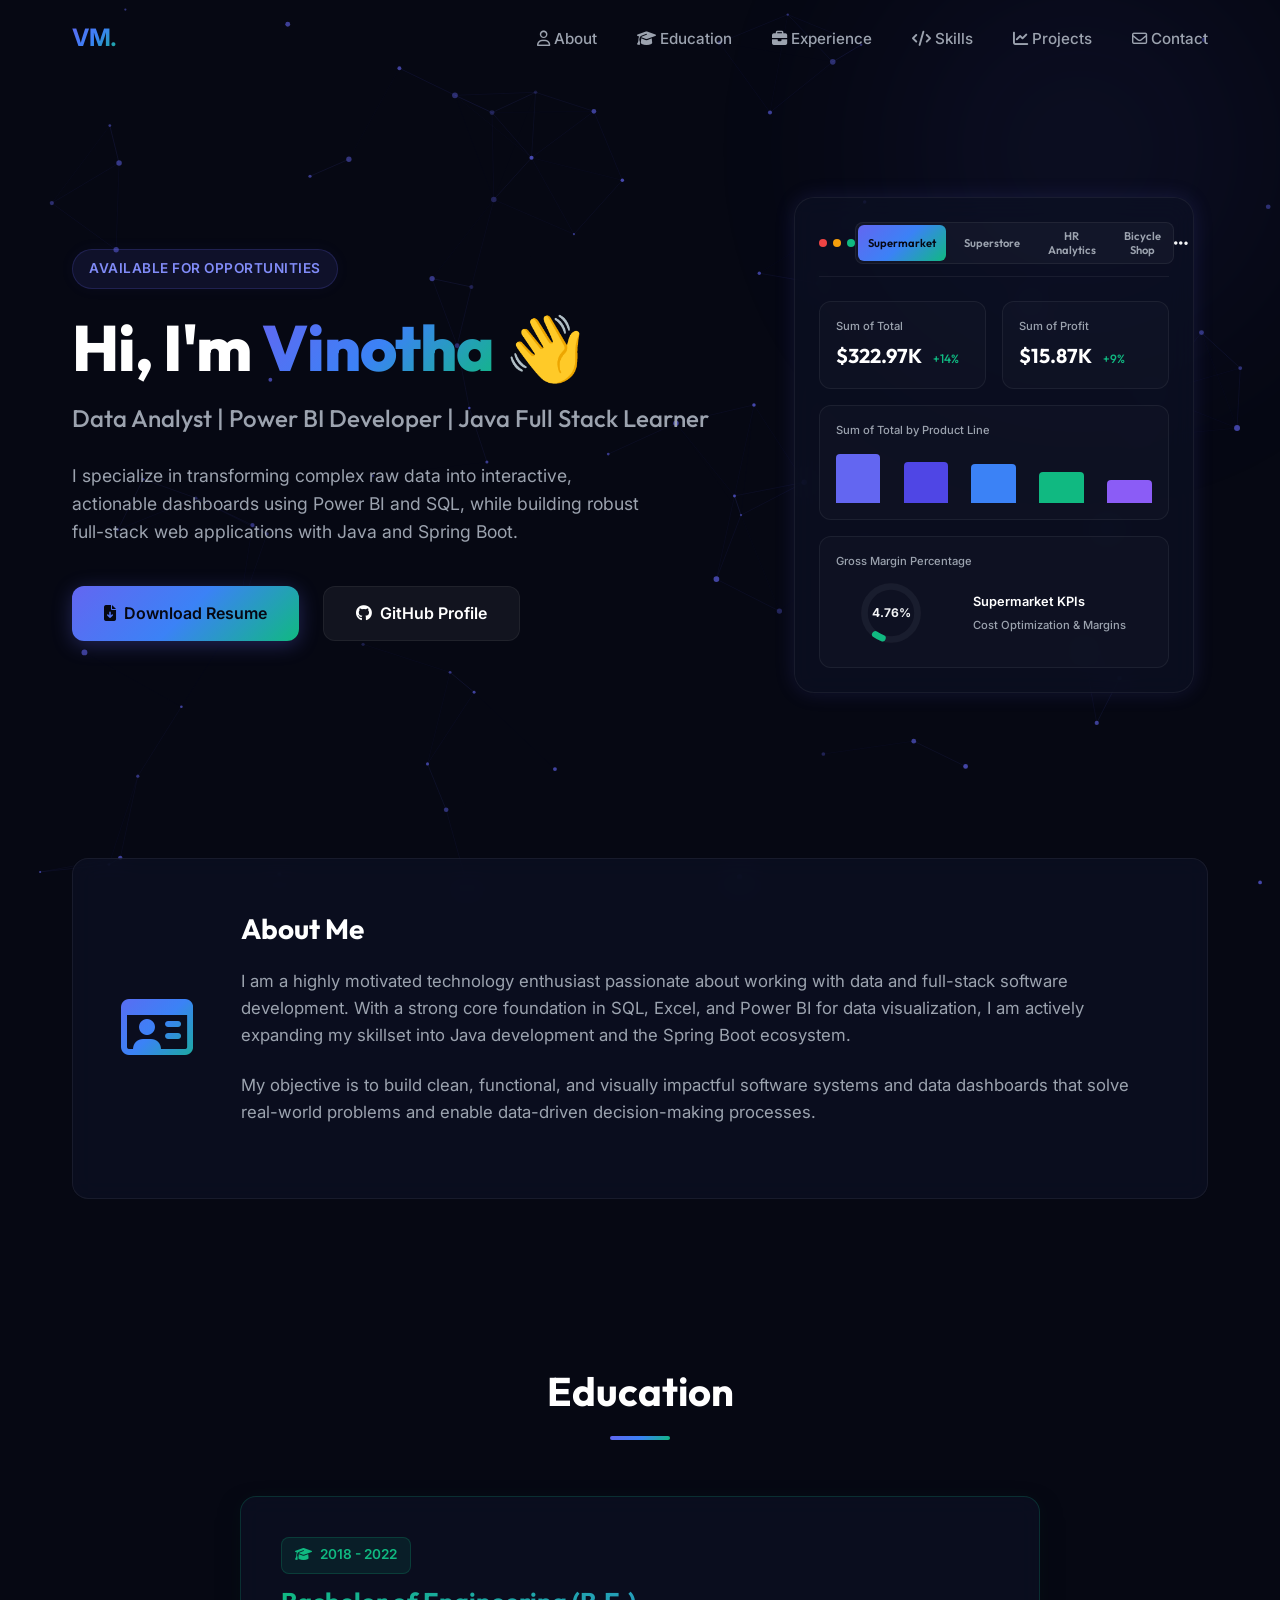
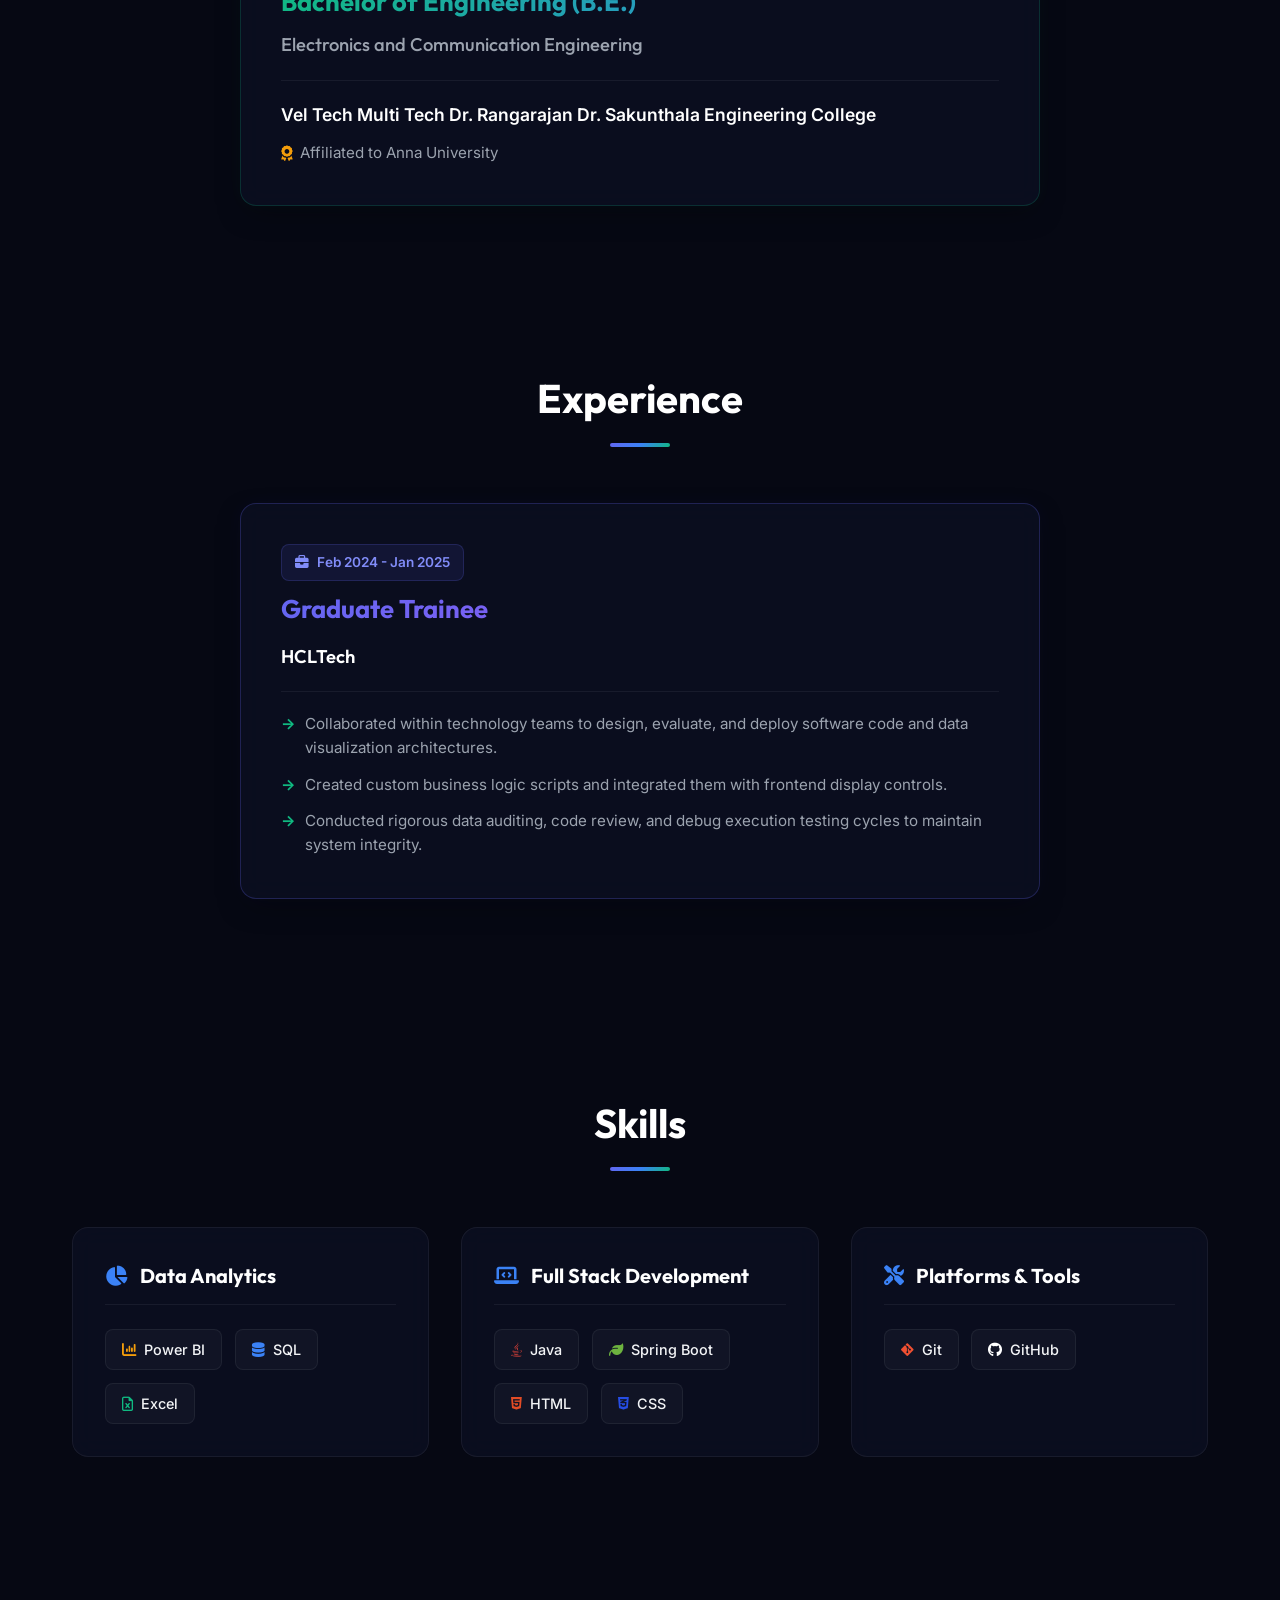
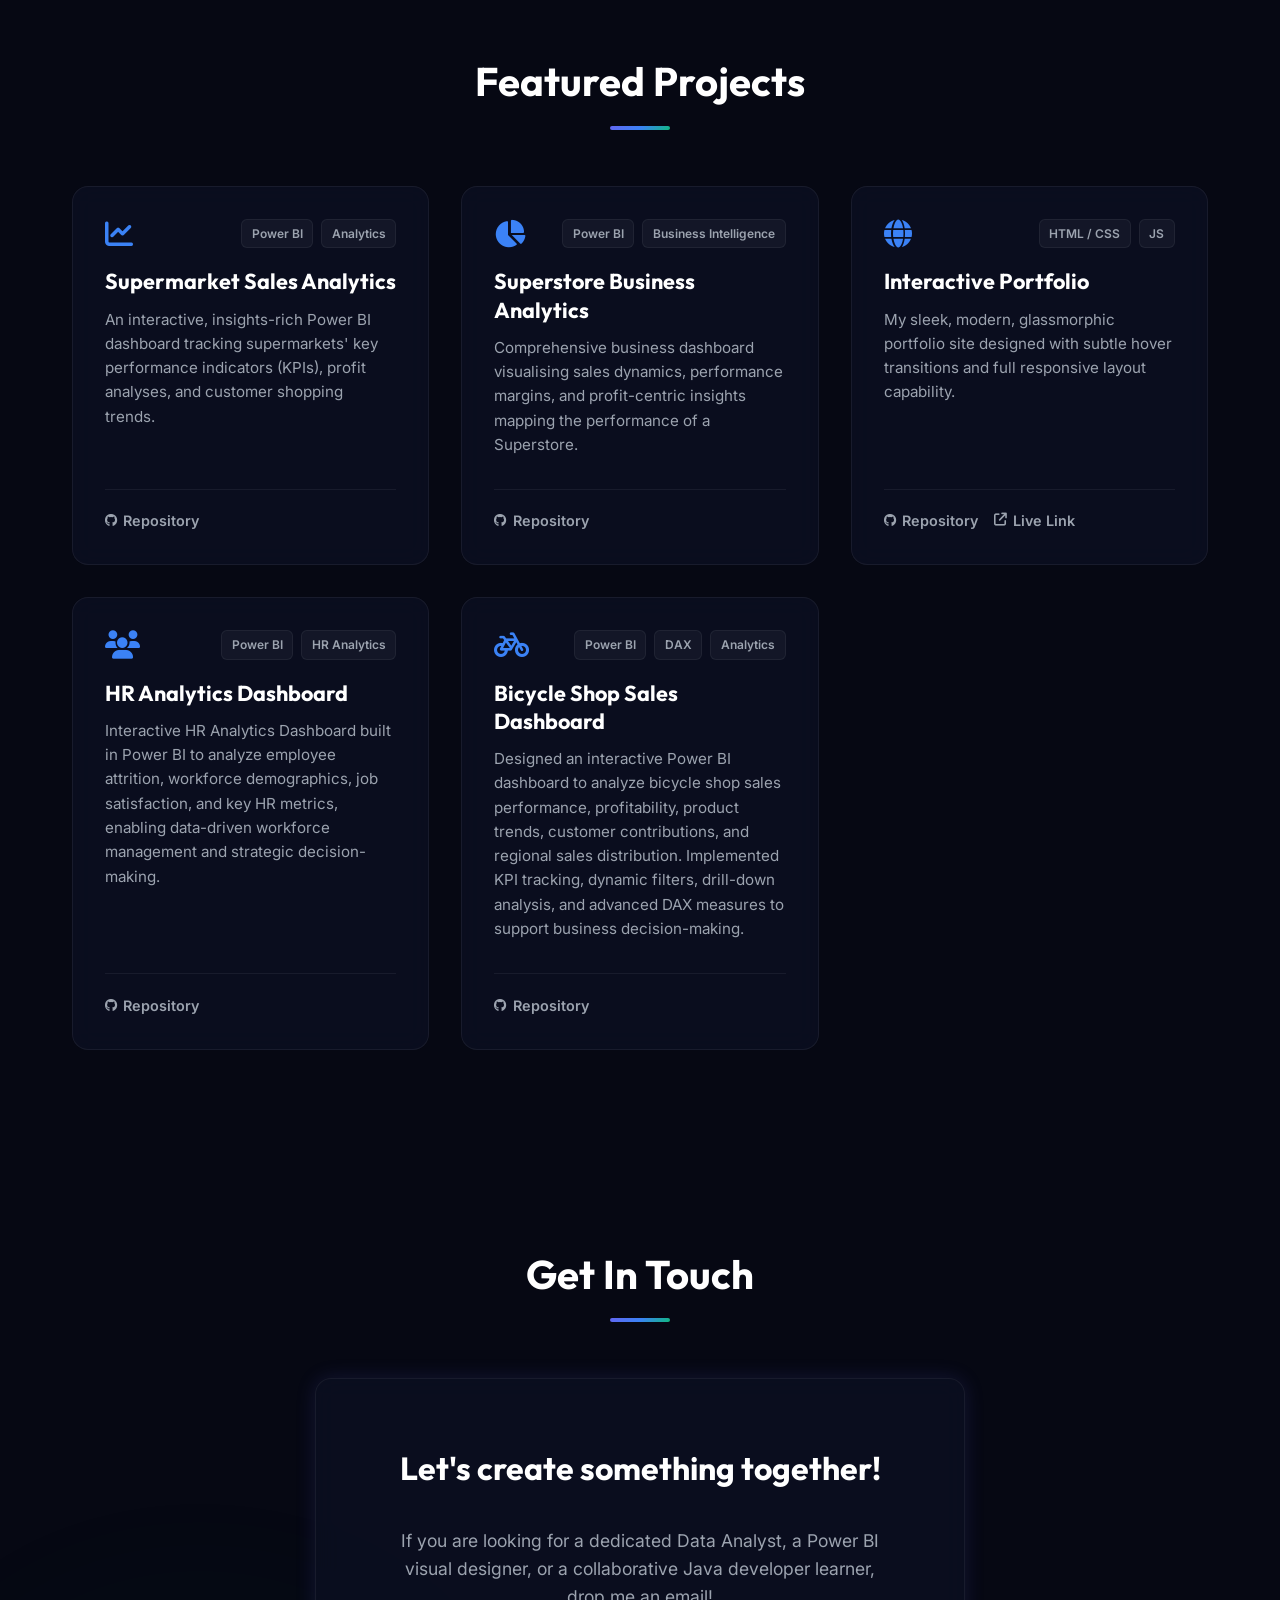
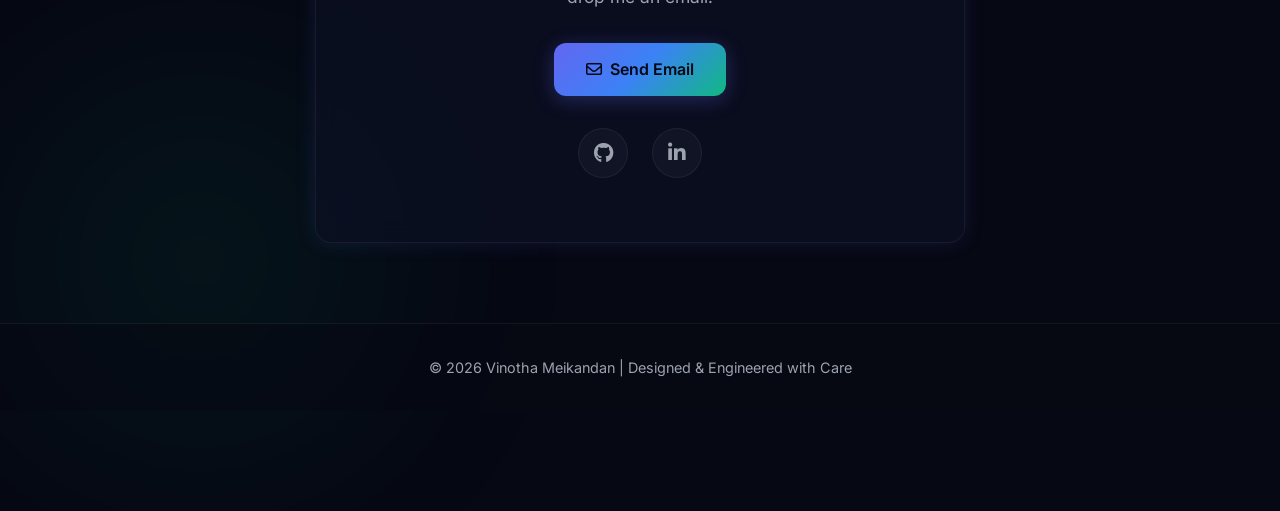
==== commit b8a85172: "buttonp5updatedhtml" ====
--- a/index.html
+++ b/index.html
@@ -69,6 +69,7 @@
                             <button class="db-tab active" data-target="db-supermarket">Supermarket</button>
                             <button class="db-tab" data-target="db-superstore">Superstore</button>
                             <button class="db-tab" data-target="db-hr">HR Analytics</button>
+                            <button class="db-tab" data-target="db-bicycle">Bicycle Shop</button>
                         </div>
                         <i class="fa-solid fa-ellipsis"></i>
                     </div>
@@ -183,41 +184,53 @@
                                 </div>
                             </div>
                         </div>
-                    </div>  </div>
-
-    </div>
-                    </section>
-                
-<section id="dashboard-showcase" class="reveal">
-
-    <h2>Featured Dashboard</h2>
-
-    <div class="dashboard-preview glass-card">
-
-        <img
-            src="https://github.com/user-attachments/assets/b6d45b32-bbb8-4d0f-bfe3-ced89e2e7583"
-            alt="Bicycle Shop Sales Dashboard">
-
-        <div class="preview-info">
-            <h3>Bicycle Shop Sales Dashboard</h3>
-
-            <p>
-                Interactive Power BI dashboard featuring KPI tracking,
-                sales analysis, profit monitoring, customer insights,
-                geographical performance analysis, and product trend visualization.
-            </p>
-
-            <a href="https://github.com/VinothaMeikandan/Sales-Dashboard-Bicycle-"
-               target="_blank"
-               class="btn">
-                <i class="fa-brands fa-github"></i>
-                View Repository
-            </a>
-
+                    </div>  
+                   <!-- BICYCLE SHOP DASHBOARD PREVIEW -->
+<div class="dashboard-grid db-content" id="db-bicycle">
+
+    <div class="db-card">
+        <span>Total Sales</span>
+        <h3>$118.73M <span class="growth">+14%</span></h3>
+    </div>
+
+    <div class="db-card">
+        <span>Profit ($)</span>
+        <h3>$16.89M <span class="growth">+9%</span></h3>
+    </div>
+
+    <div class="db-card">
+        <span>Profit (%)</span>
+        <h3>14.23%</h3>
+    </div>
+
+    <div class="db-card">
+        <span>Units Sold</span>
+        <h3>1.13M</h3>
+    </div>
+
+    <div class="db-card full-width">
+        <span>Monthly Sales Trend</span>
+
+        <div class="chart-container">
+            <span class="chart-bar" style="height:55%"></span>
+            <span class="chart-bar" style="height:35%"></span>
+            <span class="chart-bar" style="height:45%"></span>
+            <span class="chart-bar" style="height:60%"></span>
+            <span class="chart-bar" style="height:62%"></span>
+            <span class="chart-bar" style="height:58%"></span>
+            <span class="chart-bar" style="height:75%"></span>
+            <span class="chart-bar" style="height:63%"></span>
+            <span class="chart-bar" style="height:50%"></span>
+            <span class="chart-bar" style="height:35%"></span>
+            <span class="chart-bar" style="height:42%"></span>
+            <span class="chart-bar" style="height:65%"></span>
         </div>
-
-    </div>
-
+    </div>
+
+</div>
+</div>
+</div>
+    </div>
 </section>
 
         <!-- About Section -->
